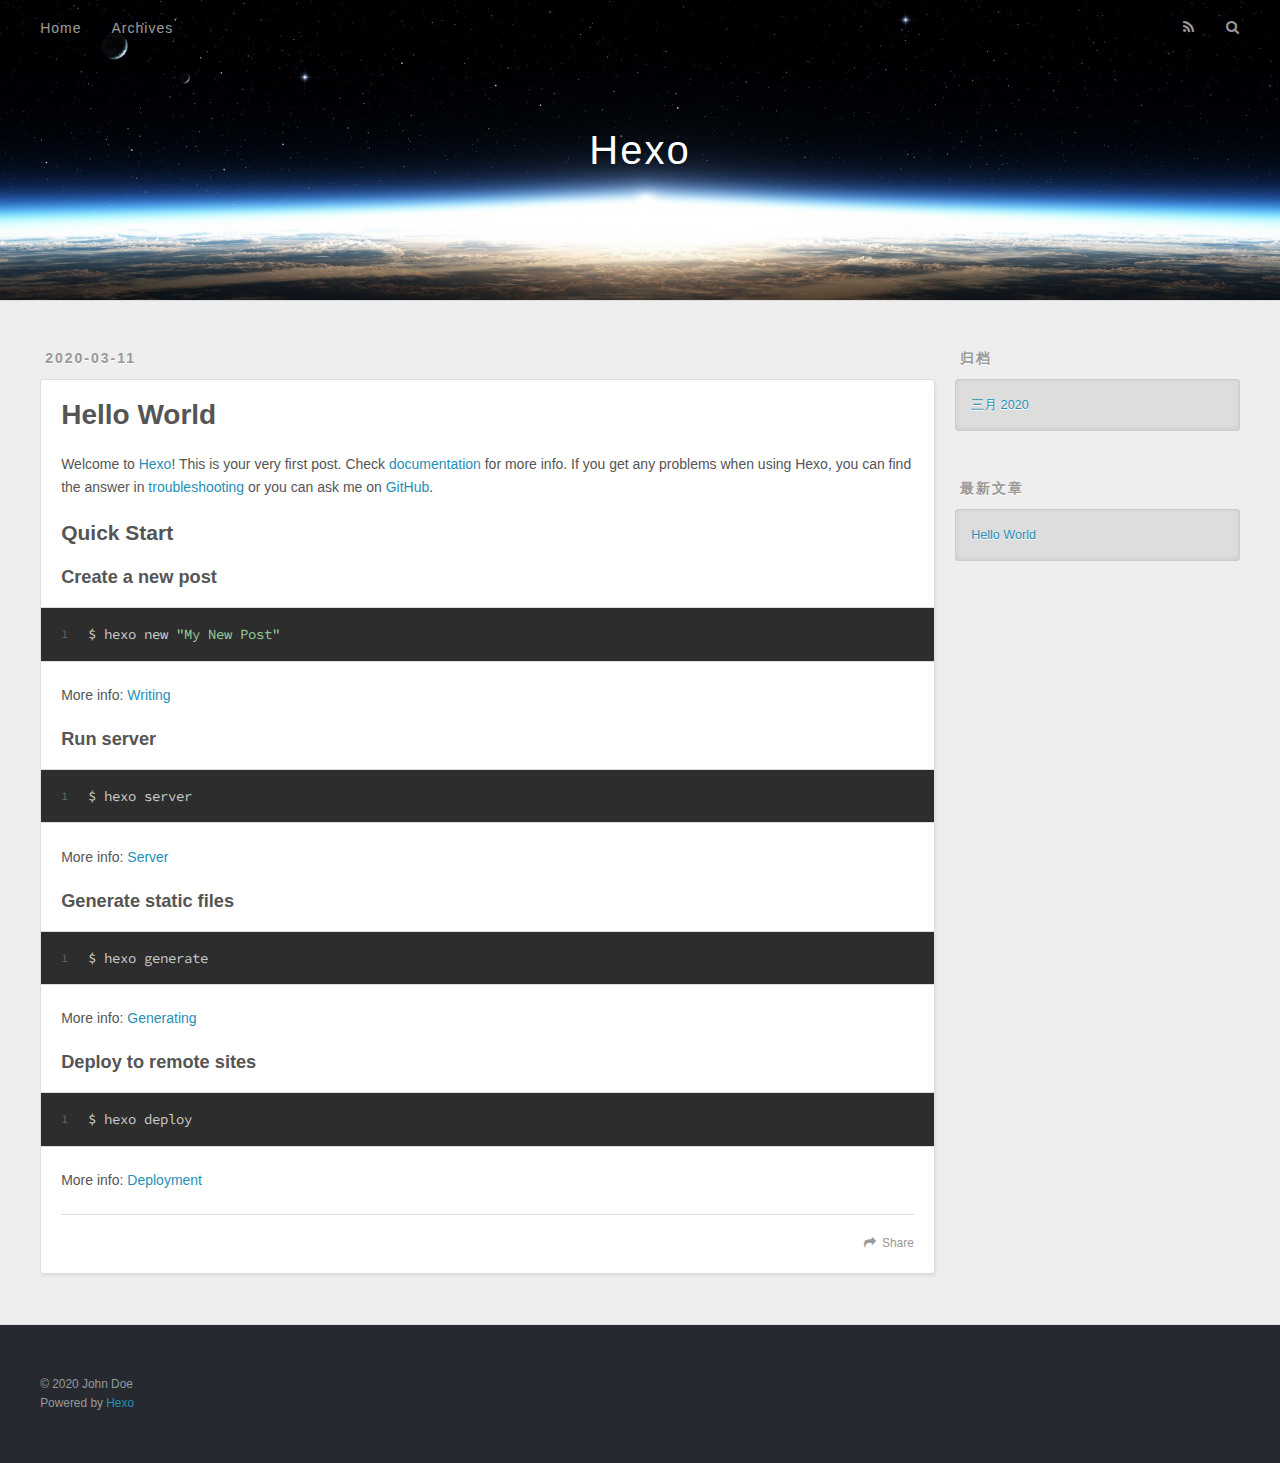
==== index.html @ eb82a291 "Site updated: 2020-03-11 12:36:35" ====
<!DOCTYPE html>
<html>
<head>
  <meta charset="utf-8">
  

  
  <title>Hexo</title>
  <meta name="viewport" content="width=device-width, initial-scale=1, maximum-scale=1">
  <meta property="og:type" content="website">
<meta property="og:title" content="Hexo">
<meta property="og:url" content="http://yuhjnmwe.github.io/index.html">
<meta property="og:site_name" content="Hexo">
<meta property="og:locale" content="zh_CN">
<meta property="article:author" content="John Doe">
<meta name="twitter:card" content="summary">
  
    <link rel="alternate" href="/atom.xml" title="Hexo" type="application/atom+xml">
  
  
    <link rel="icon" href="/favicon.png">
  
  
    <link href="//fonts.googleapis.com/css?family=Source+Code+Pro" rel="stylesheet" type="text/css">
  
  
<link rel="stylesheet" href="/css/style.css">

<meta name="generator" content="Hexo 4.2.0"></head>

<body>
  <div id="container">
    <div id="wrap">
      <header id="header">
  <div id="banner"></div>
  <div id="header-outer" class="outer">
    <div id="header-title" class="inner">
      <h1 id="logo-wrap">
        <a href="/" id="logo">Hexo</a>
      </h1>
      
    </div>
    <div id="header-inner" class="inner">
      <nav id="main-nav">
        <a id="main-nav-toggle" class="nav-icon"></a>
        
          <a class="main-nav-link" href="/">Home</a>
        
          <a class="main-nav-link" href="/archives">Archives</a>
        
      </nav>
      <nav id="sub-nav">
        
          <a id="nav-rss-link" class="nav-icon" href="/atom.xml" title="RSS Feed"></a>
        
        <a id="nav-search-btn" class="nav-icon" title="搜索"></a>
      </nav>
      <div id="search-form-wrap">
        <form action="//google.com/search" method="get" accept-charset="UTF-8" class="search-form"><input type="search" name="q" class="search-form-input" placeholder="Search"><button type="submit" class="search-form-submit">&#xF002;</button><input type="hidden" name="sitesearch" value="http://yuhjnmwe.github.io"></form>
      </div>
    </div>
  </div>
</header>
      <div class="outer">
        <section id="main">
  
    <article id="post-hello-world" class="article article-type-post" itemscope itemprop="blogPost">
  <div class="article-meta">
    <a href="/2020/03/11/hello-world/" class="article-date">
  <time datetime="2020-03-11T01:07:25.078Z" itemprop="datePublished">2020-03-11</time>
</a>
    
  </div>
  <div class="article-inner">
    
    
      <header class="article-header">
        
  
    <h1 itemprop="name">
      <a class="article-title" href="/2020/03/11/hello-world/">Hello World</a>
    </h1>
  

      </header>
    
    <div class="article-entry" itemprop="articleBody">
      
        <p>Welcome to <a href="https://hexo.io/" target="_blank" rel="noopener">Hexo</a>! This is your very first post. Check <a href="https://hexo.io/docs/" target="_blank" rel="noopener">documentation</a> for more info. If you get any problems when using Hexo, you can find the answer in <a href="https://hexo.io/docs/troubleshooting.html" target="_blank" rel="noopener">troubleshooting</a> or you can ask me on <a href="https://github.com/hexojs/hexo/issues" target="_blank" rel="noopener">GitHub</a>.</p>
<h2 id="Quick-Start"><a href="#Quick-Start" class="headerlink" title="Quick Start"></a>Quick Start</h2><h3 id="Create-a-new-post"><a href="#Create-a-new-post" class="headerlink" title="Create a new post"></a>Create a new post</h3><figure class="highlight bash"><table><tr><td class="gutter"><pre><span class="line">1</span><br></pre></td><td class="code"><pre><span class="line">$ hexo new <span class="string">"My New Post"</span></span><br></pre></td></tr></table></figure>

<p>More info: <a href="https://hexo.io/docs/writing.html" target="_blank" rel="noopener">Writing</a></p>
<h3 id="Run-server"><a href="#Run-server" class="headerlink" title="Run server"></a>Run server</h3><figure class="highlight bash"><table><tr><td class="gutter"><pre><span class="line">1</span><br></pre></td><td class="code"><pre><span class="line">$ hexo server</span><br></pre></td></tr></table></figure>

<p>More info: <a href="https://hexo.io/docs/server.html" target="_blank" rel="noopener">Server</a></p>
<h3 id="Generate-static-files"><a href="#Generate-static-files" class="headerlink" title="Generate static files"></a>Generate static files</h3><figure class="highlight bash"><table><tr><td class="gutter"><pre><span class="line">1</span><br></pre></td><td class="code"><pre><span class="line">$ hexo generate</span><br></pre></td></tr></table></figure>

<p>More info: <a href="https://hexo.io/docs/generating.html" target="_blank" rel="noopener">Generating</a></p>
<h3 id="Deploy-to-remote-sites"><a href="#Deploy-to-remote-sites" class="headerlink" title="Deploy to remote sites"></a>Deploy to remote sites</h3><figure class="highlight bash"><table><tr><td class="gutter"><pre><span class="line">1</span><br></pre></td><td class="code"><pre><span class="line">$ hexo deploy</span><br></pre></td></tr></table></figure>

<p>More info: <a href="https://hexo.io/docs/one-command-deployment.html" target="_blank" rel="noopener">Deployment</a></p>

      
    </div>
    <footer class="article-footer">
      <a data-url="http://yuhjnmwe.github.io/2020/03/11/hello-world/" data-id="ck7mtzoey00002gv6cp3zb78v" class="article-share-link">Share</a>
      
      
    </footer>
  </div>
  
</article>


  


</section>
        
          <aside id="sidebar">
  
    

  
    

  
    
  
    
  <div class="widget-wrap">
    <h3 class="widget-title">归档</h3>
    <div class="widget">
      <ul class="archive-list"><li class="archive-list-item"><a class="archive-list-link" href="/archives/2020/03/">三月 2020</a></li></ul>
    </div>
  </div>


  
    
  <div class="widget-wrap">
    <h3 class="widget-title">最新文章</h3>
    <div class="widget">
      <ul>
        
          <li>
            <a href="/2020/03/11/hello-world/">Hello World</a>
          </li>
        
      </ul>
    </div>
  </div>

  
</aside>
        
      </div>
      <footer id="footer">
  
  <div class="outer">
    <div id="footer-info" class="inner">
      &copy; 2020 John Doe<br>
      Powered by <a href="http://hexo.io/" target="_blank">Hexo</a>
    </div>
  </div>
</footer>
    </div>
    <nav id="mobile-nav">
  
    <a href="/" class="mobile-nav-link">Home</a>
  
    <a href="/archives" class="mobile-nav-link">Archives</a>
  
</nav>
    

<script src="//ajax.googleapis.com/ajax/libs/jquery/2.0.3/jquery.min.js"></script>


  
<link rel="stylesheet" href="/fancybox/jquery.fancybox.css">

  
<script src="/fancybox/jquery.fancybox.pack.js"></script>




<script src="/js/script.js"></script>




  </div>
</body>
</html>
---- css/style.css ----
body {
  width: 100%;
}
body:before,
body:after {
  content: "";
  display: table;
}
body:after {
  clear: both;
}
html,
body,
div,
span,
applet,
object,
iframe,
h1,
h2,
h3,
h4,
h5,
h6,
p,
blockquote,
pre,
a,
abbr,
acronym,
address,
big,
cite,
code,
del,
dfn,
em,
img,
ins,
kbd,
q,
s,
samp,
small,
strike,
strong,
sub,
sup,
tt,
var,
dl,
dt,
dd,
ol,
ul,
li,
fieldset,
form,
label,
legend,
table,
caption,
tbody,
tfoot,
thead,
tr,
th,
td {
  margin: 0;
  padding: 0;
  border: 0;
  outline: 0;
  font-weight: inherit;
  font-style: inherit;
  font-family: inherit;
  font-size: 100%;
  vertical-align: baseline;
}
body {
  line-height: 1;
  color: #000;
  background: #fff;
}
ol,
ul {
  list-style: none;
}
table {
  border-collapse: separate;
  border-spacing: 0;
  vertical-align: middle;
}
caption,
th,
td {
  text-align: left;
  font-weight: normal;
  vertical-align: middle;
}
a img {
  border: none;
}
input,
button {
  margin: 0;
  padding: 0;
}
input::-moz-focus-inner,
button::-moz-focus-inner {
  border: 0;
  padding: 0;
}
@font-face {
  font-family: FontAwesome;
  font-style: normal;
  font-weight: normal;
  src: url("fonts/fontawesome-webfont.eot?v=#4.0.3");
  src: url("fonts/fontawesome-webfont.eot?#iefix&v=#4.0.3") format("embedded-opentype"), url("fonts/fontawesome-webfont.woff?v=#4.0.3") format("woff"), url("fonts/fontawesome-webfont.ttf?v=#4.0.3") format("truetype"), url("fonts/fontawesome-webfont.svg#fontawesomeregular?v=#4.0.3") format("svg");
}
html,
body,
#container {
  height: 100%;
}
body {
  background: #eee;
  font: 14px -apple-system, BlinkMacSystemFont, "Segoe UI", "Roboto", "Oxygen", "Ubuntu", "Cantarell", "Fira Sans", "Droid Sans", "Helvetica Neue", sans-serif;
  -webkit-text-size-adjust: 100%;
}
.outer {
  max-width: 1220px;
  margin: 0 auto;
  padding: 0 20px;
}
.outer:before,
.outer:after {
  content: "";
  display: table;
}
.outer:after {
  clear: both;
}
.inner {
  display: inline;
  float: left;
  width: 98.33333333333333%;
  margin: 0 0.833333333333333%;
}
.left,
.alignleft {
  float: left;
}
.right,
.alignright {
  float: right;
}
.clear {
  clear: both;
}
#container {
  position: relative;
}
.mobile-nav-on {
  overflow: hidden;
}
#wrap {
  height: 100%;
  width: 100%;
  position: absolute;
  top: 0;
  left: 0;
  -webkit-transition: 0.2s ease-out;
  -moz-transition: 0.2s ease-out;
  -ms-transition: 0.2s ease-out;
  transition: 0.2s ease-out;
  z-index: 1;
  background: #eee;
}
.mobile-nav-on #wrap {
  left: 280px;
}
@media screen and (min-width: 768px) {
  #main {
    display: inline;
    float: left;
    width: 73.33333333333333%;
    margin: 0 0.833333333333333%;
  }
}
.article-date,
.article-category-link,
.archive-year,
.widget-title {
  text-decoration: none;
  text-transform: uppercase;
  letter-spacing: 2px;
  color: #999;
  margin-bottom: 1em;
  margin-left: 5px;
  line-height: 1em;
  text-shadow: 0 1px #fff;
  font-weight: bold;
}
.article-inner,
.archive-article-inner {
  background: #fff;
  -webkit-box-shadow: 1px 2px 3px #ddd;
  box-shadow: 1px 2px 3px #ddd;
  border: 1px solid #ddd;
  border-radius: 3px;
}
.article-entry h1,
.widget h1 {
  font-size: 2em;
}
.article-entry h2,
.widget h2 {
  font-size: 1.5em;
}
.article-entry h3,
.widget h3 {
  font-size: 1.3em;
}
.article-entry h4,
.widget h4 {
  font-size: 1.2em;
}
.article-entry h5,
.widget h5 {
  font-size: 1em;
}
.article-entry h6,
.widget h6 {
  font-size: 1em;
  color: #999;
}
.article-entry hr,
.widget hr {
  border: 1px dashed #ddd;
}
.article-entry strong,
.widget strong {
  font-weight: bold;
}
.article-entry em,
.widget em,
.article-entry cite,
.widget cite {
  font-style: italic;
}
.article-entry sup,
.widget sup,
.article-entry sub,
.widget sub {
  font-size: 0.75em;
  line-height: 0;
  position: relative;
  vertical-align: baseline;
}
.article-entry sup,
.widget sup {
  top: -0.5em;
}
.article-entry sub,
.widget sub {
  bottom: -0.2em;
}
.article-entry small,
.widget small {
  font-size: 0.85em;
}
.article-entry acronym,
.widget acronym,
.article-entry abbr,
.widget abbr {
  border-bottom: 1px dotted;
}
.article-entry ul,
.widget ul,
.article-entry ol,
.widget ol,
.article-entry dl,
.widget dl {
  margin: 0 20px;
  line-height: 1.6em;
}
.article-entry ul ul,
.widget ul ul,
.article-entry ol ul,
.widget ol ul,
.article-entry ul ol,
.widget ul ol,
.article-entry ol ol,
.widget ol ol {
  margin-top: 0;
  margin-bottom: 0;
}
.article-entry ul,
.widget ul {
  list-style: disc;
}
.article-entry ol,
.widget ol {
  list-style: decimal;
}
.article-entry dt,
.widget dt {
  font-weight: bold;
}
#header {
  height: 300px;
  position: relative;
  border-bottom: 1px solid #ddd;
}
#header:before,
#header:after {
  content: "";
  position: absolute;
  left: 0;
  right: 0;
  height: 40px;
}
#header:before {
  top: 0;
  background: -webkit-linear-gradient(rgba(0,0,0,0.2), transparent);
  background: -moz-linear-gradient(rgba(0,0,0,0.2), transparent);
  background: -ms-linear-gradient(rgba(0,0,0,0.2), transparent);
  background: linear-gradient(rgba(0,0,0,0.2), transparent);
}
#header:after {
  bottom: 0;
  background: -webkit-linear-gradient(transparent, rgba(0,0,0,0.2));
  background: -moz-linear-gradient(transparent, rgba(0,0,0,0.2));
  background: -ms-linear-gradient(transparent, rgba(0,0,0,0.2));
  background: linear-gradient(transparent, rgba(0,0,0,0.2));
}
#header-outer {
  height: 100%;
  position: relative;
}
#header-inner {
  position: relative;
  overflow: hidden;
}
#banner {
  position: absolute;
  top: 0;
  left: 0;
  width: 100%;
  height: 100%;
  background: url("images/banner.jpg") center #000;
  -webkit-background-size: cover;
  -moz-background-size: cover;
  background-size: cover;
  z-index: -1;
}
#header-title {
  text-align: center;
  height: 40px;
  position: absolute;
  top: 50%;
  left: 0;
  margin-top: -20px;
}
#logo,
#subtitle {
  text-decoration: none;
  color: #fff;
  font-weight: 300;
  text-shadow: 0 1px 4px rgba(0,0,0,0.3);
}
#logo {
  font-size: 40px;
  line-height: 40px;
  letter-spacing: 2px;
}
#subtitle {
  font-size: 16px;
  line-height: 16px;
  letter-spacing: 1px;
}
#subtitle-wrap {
  margin-top: 16px;
}
#main-nav {
  float: left;
  margin-left: -15px;
}
.nav-icon,
.main-nav-link {
  float: left;
  color: #fff;
  opacity: 0.6;
  text-decoration: none;
  text-shadow: 0 1px rgba(0,0,0,0.2);
  -webkit-transition: opacity 0.2s;
  -moz-transition: opacity 0.2s;
  -ms-transition: opacity 0.2s;
  transition: opacity 0.2s;
  display: block;
  padding: 20px 15px;
}
.nav-icon:hover,
.main-nav-link:hover {
  opacity: 1;
}
.nav-icon {
  font-family: FontAwesome;
  text-align: center;
  font-size: 14px;
  width: 14px;
  height: 14px;
  padding: 20px 15px;
  position: relative;
  cursor: pointer;
}
.main-nav-link {
  font-weight: 300;
  letter-spacing: 1px;
}
@media screen and (max-width: 479px) {
  .main-nav-link {
    display: none;
  }
}
#main-nav-toggle {
  display: none;
}
#main-nav-toggle:before {
  content: "\f0c9";
}
@media screen and (max-width: 479px) {
  #main-nav-toggle {
    display: block;
  }
}
#sub-nav {
  float: right;
  margin-right: -15px;
}
#nav-rss-link:before {
  content: "\f09e";
}
#nav-search-btn:before {
  content: "\f002";
}
#search-form-wrap {
  position: absolute;
  top: 15px;
  width: 150px;
  height: 30px;
  right: -150px;
  opacity: 0;
  -webkit-transition: 0.2s ease-out;
  -moz-transition: 0.2s ease-out;
  -ms-transition: 0.2s ease-out;
  transition: 0.2s ease-out;
}
#search-form-wrap.on {
  opacity: 1;
  right: 0;
}
@media screen and (max-width: 479px) {
  #search-form-wrap {
    width: 100%;
    right: -100%;
  }
}
.search-form {
  position: absolute;
  top: 0;
  left: 0;
  right: 0;
  background: #fff;
  padding: 5px 15px;
  border-radius: 15px;
  -webkit-box-shadow: 0 0 10px rgba(0,0,0,0.3);
  box-shadow: 0 0 10px rgba(0,0,0,0.3);
}
.search-form-input {
  border: none;
  background: none;
  color: #555;
  width: 100%;
  font: 13px -apple-system, BlinkMacSystemFont, "Segoe UI", "Roboto", "Oxygen", "Ubuntu", "Cantarell", "Fira Sans", "Droid Sans", "Helvetica Neue", sans-serif;
  outline: none;
}
.search-form-input::-webkit-search-results-decoration,
.search-form-input::-webkit-search-cancel-button {
  -webkit-appearance: none;
}
.search-form-submit {
  position: absolute;
  top: 50%;
  right: 10px;
  margin-top: -7px;
  font: 13px FontAwesome;
  border: none;
  background: none;
  color: #bbb;
  cursor: pointer;
}
.search-form-submit:hover,
.search-form-submit:focus {
  color: #777;
}
.article {
  margin: 50px 0;
}
.article-inner {
  overflow: hidden;
}
.article-meta:before,
.article-meta:after {
  content: "";
  display: table;
}
.article-meta:after {
  clear: both;
}
.article-date {
  float: left;
}
.article-category {
  float: left;
  line-height: 1em;
  color: #ccc;
  text-shadow: 0 1px #fff;
  margin-left: 8px;
}
.article-category:before {
  content: "\2022";
}
.article-category-link {
  margin: 0 12px 1em;
}
.article-header {
  padding: 20px 20px 0;
}
.article-title {
  text-decoration: none;
  font-size: 2em;
  font-weight: bold;
  color: #555;
  line-height: 1.1em;
  -webkit-transition: color 0.2s;
  -moz-transition: color 0.2s;
  -ms-transition: color 0.2s;
  transition: color 0.2s;
}
a.article-title:hover {
  color: #258fb8;
}
.article-entry {
  color: #555;
  padding: 0 20px;
}
.article-entry:before,
.article-entry:after {
  content: "";
  display: table;
}
.article-entry:after {
  clear: both;
}
.article-entry p,
.article-entry table {
  line-height: 1.6em;
  margin: 1.6em 0;
}
.article-entry h1,
.article-entry h2,
.article-entry h3,
.article-entry h4,
.article-entry h5,
.article-entry h6 {
  font-weight: bold;
}
.article-entry h1,
.article-entry h2,
.article-entry h3,
.article-entry h4,
.article-entry h5,
.article-entry h6 {
  line-height: 1.1em;
  margin: 1.1em 0;
}
.article-entry a {
  color: #258fb8;
  text-decoration: none;
}
.article-entry a:hover {
  text-decoration: underline;
}
.article-entry ul,
.article-entry ol,
.article-entry dl {
  margin-top: 1.6em;
  margin-bottom: 1.6em;
}
.article-entry img,
.article-entry video {
  max-width: 100%;
  height: auto;
  display: block;
  margin: auto;
}
.article-entry iframe {
  border: none;
}
.article-entry table {
  width: 100%;
  border-collapse: collapse;
  border-spacing: 0;
}
.article-entry th {
  font-weight: bold;
  border-bottom: 3px solid #ddd;
  padding-bottom: 0.5em;
}
.article-entry td {
  border-bottom: 1px solid #ddd;
  padding: 10px 0;
}
.article-entry blockquote {
  font-family: Georgia, "Times New Roman", serif;
  font-size: 1.4em;
  margin: 1.6em 20px;
  text-align: center;
}
.article-entry blockquote footer {
  font-size: 14px;
  margin: 1.6em 0;
  font-family: -apple-system, BlinkMacSystemFont, "Segoe UI", "Roboto", "Oxygen", "Ubuntu", "Cantarell", "Fira Sans", "Droid Sans", "Helvetica Neue", sans-serif;
}
.article-entry blockquote footer cite:before {
  content: "—";
  padding: 0 0.5em;
}
.article-entry .pullquote {
  text-align: left;
  width: 45%;
  margin: 0;
}
.article-entry .pullquote.left {
  margin-left: 0.5em;
  margin-right: 1em;
}
.article-entry .pullquote.right {
  margin-right: 0.5em;
  margin-left: 1em;
}
.article-entry .caption {
  color: #999;
  display: block;
  font-size: 0.9em;
  margin-top: 0.5em;
  position: relative;
  text-align: center;
}
.article-entry .video-container {
  position: relative;
  padding-top: 56.25%;
  height: 0;
  overflow: hidden;
}
.article-entry .video-container iframe,
.article-entry .video-container object,
.article-entry .video-container embed {
  position: absolute;
  top: 0;
  left: 0;
  width: 100%;
  height: 100%;
  margin-top: 0;
}
.article-more-link a {
  display: inline-block;
  line-height: 1em;
  padding: 6px 15px;
  border-radius: 15px;
  background: #eee;
  color: #999;
  text-shadow: 0 1px #fff;
  text-decoration: none;
}
.article-more-link a:hover {
  background: #258fb8;
  color: #fff;
  text-decoration: none;
  text-shadow: 0 1px #1e7293;
}
.article-footer {
  font-size: 0.85em;
  line-height: 1.6em;
  border-top: 1px solid #ddd;
  padding-top: 1.6em;
  margin: 0 20px 20px;
}
.article-footer:before,
.article-footer:after {
  content: "";
  display: table;
}
.article-footer:after {
  clear: both;
}
.article-footer a {
  color: #999;
  text-decoration: none;
}
.article-footer a:hover {
  color: #555;
}
.article-tag-list-item {
  float: left;
  margin-right: 10px;
}
.article-tag-list-link:before {
  content: "#";
}
.article-comment-link {
  float: right;
}
.article-comment-link:before {
  content: "\f075";
  font-family: FontAwesome;
  padding-right: 8px;
}
.article-share-link {
  cursor: pointer;
  float: right;
  margin-left: 20px;
}
.article-share-link:before {
  content: "\f064";
  font-family: FontAwesome;
  padding-right: 6px;
}
#article-nav {
  position: relative;
}
#article-nav:before,
#article-nav:after {
  content: "";
  display: table;
}
#article-nav:after {
  clear: both;
}
@media screen and (min-width: 768px) {
  #article-nav {
    margin: 50px 0;
  }
  #article-nav:before {
    width: 8px;
    height: 8px;
    position: absolute;
    top: 50%;
    left: 50%;
    margin-top: -4px;
    margin-left: -4px;
    content: "";
    border-radius: 50%;
    background: #ddd;
    -webkit-box-shadow: 0 1px 2px #fff;
    box-shadow: 0 1px 2px #fff;
  }
}
.article-nav-link-wrap {
  text-decoration: none;
  text-shadow: 0 1px #fff;
  color: #999;
  -webkit-box-sizing: border-box;
  -moz-box-sizing: border-box;
  box-sizing: border-box;
  margin-top: 50px;
  text-align: center;
  display: block;
}
.article-nav-link-wrap:hover {
  color: #555;
}
@media screen and (min-width: 768px) {
  .article-nav-link-wrap {
    width: 50%;
    margin-top: 0;
  }
}
@media screen and (min-width: 768px) {
  #article-nav-newer {
    float: left;
    text-align: right;
    padding-right: 20px;
  }
}
@media screen and (min-width: 768px) {
  #article-nav-older {
    float: right;
    text-align: left;
    padding-left: 20px;
  }
}
.article-nav-caption {
  text-transform: uppercase;
  letter-spacing: 2px;
  color: #ddd;
  line-height: 1em;
  font-weight: bold;
}
#article-nav-newer .article-nav-caption {
  margin-right: -2px;
}
.article-nav-title {
  font-size: 0.85em;
  line-height: 1.6em;
  margin-top: 0.5em;
}
.article-share-box {
  position: absolute;
  display: none;
  background: #fff;
  -webkit-box-shadow: 1px 2px 10px rgba(0,0,0,0.2);
  box-shadow: 1px 2px 10px rgba(0,0,0,0.2);
  border-radius: 3px;
  margin-left: -145px;
  overflow: hidden;
  z-index: 1;
}
.article-share-box.on {
  display: block;
}
.article-share-input {
  width: 100%;
  background: none;
  -webkit-box-sizing: border-box;
  -moz-box-sizing: border-box;
  box-sizing: border-box;
  font: 14px -apple-system, BlinkMacSystemFont, "Segoe UI", "Roboto", "Oxygen", "Ubuntu", "Cantarell", "Fira Sans", "Droid Sans", "Helvetica Neue", sans-serif;
  padding: 0 15px;
  color: #555;
  outline: none;
  border: 1px solid #ddd;
  border-radius: 3px 3px 0 0;
  height: 36px;
  line-height: 36px;
}
.article-share-links {
  background: #eee;
}
.article-share-links:before,
.article-share-links:after {
  content: "";
  display: table;
}
.article-share-links:after {
  clear: both;
}
.article-share-twitter,
.article-share-facebook,
.article-share-pinterest,
.article-share-google {
  width: 50px;
  height: 36px;
  display: block;
  float: left;
  position: relative;
  color: #999;
  text-shadow: 0 1px #fff;
}
.article-share-twitter:before,
.article-share-facebook:before,
.article-share-pinterest:before,
.article-share-google:before {
  font-size: 20px;
  font-family: FontAwesome;
  width: 20px;
  height: 20px;
  position: absolute;
  top: 50%;
  left: 50%;
  margin-top: -10px;
  margin-left: -10px;
  text-align: center;
}
.article-share-twitter:hover,
.article-share-facebook:hover,
.article-share-pinterest:hover,
.article-share-google:hover {
  color: #fff;
}
.article-share-twitter:before {
  content: "\f099";
}
.article-share-twitter:hover {
  background: #00aced;
  text-shadow: 0 1px #008abe;
}
.article-share-facebook:before {
  content: "\f09a";
}
.article-share-facebook:hover {
  background: #3b5998;
  text-shadow: 0 1px #2f477a;
}
.article-share-pinterest:before {
  content: "\f0d2";
}
.article-share-pinterest:hover {
  background: #cb2027;
  text-shadow: 0 1px #a21a1f;
}
.article-share-google:before {
  content: "\f0d5";
}
.article-share-google:hover {
  background: #dd4b39;
  text-shadow: 0 1px #be3221;
}
.article-gallery {
  background: #000;
  position: relative;
}
.article-gallery-photos {
  position: relative;
  overflow: hidden;
}
.article-gallery-img {
  display: none;
  max-width: 100%;
}
.article-gallery-img:first-child {
  display: block;
}
.article-gallery-img.loaded {
  position: absolute;
  display: block;
}
.article-gallery-img img {
  display: block;
  max-width: 100%;
  margin: 0 auto;
}
#comments {
  background: #fff;
  -webkit-box-shadow: 1px 2px 3px #ddd;
  box-shadow: 1px 2px 3px #ddd;
  padding: 20px;
  border: 1px solid #ddd;
  border-radius: 3px;
  margin: 50px 0;
}
#comments a {
  color: #258fb8;
}
.archives-wrap {
  margin: 50px 0;
}
.archives:before,
.archives:after {
  content: "";
  display: table;
}
.archives:after {
  clear: both;
}
.archive-year-wrap {
  margin-bottom: 1em;
}
.archives {
  -webkit-column-gap: 10px;
  -moz-column-gap: 10px;
  column-gap: 10px;
}
@media screen and (min-width: 480px) and (max-width: 767px) {
  .archives {
    -webkit-column-count: 2;
    -moz-column-count: 2;
    column-count: 2;
  }
}
@media screen and (min-width: 768px) {
  .archives {
    -webkit-column-count: 3;
    -moz-column-count: 3;
    column-count: 3;
  }
}
.archive-article {
  -webkit-column-break-inside: avoid;
  page-break-inside: avoid;
  overflow: hidden;
  break-inside: avoid-column;
}
.archive-article-inner {
  padding: 10px;
  margin-bottom: 15px;
}
.archive-article-title {
  text-decoration: none;
  font-weight: bold;
  color: #555;
  -webkit-transition: color 0.2s;
  -moz-transition: color 0.2s;
  -ms-transition: color 0.2s;
  transition: color 0.2s;
  line-height: 1.6em;
}
.archive-article-title:hover {
  color: #258fb8;
}
.archive-article-footer {
  margin-top: 1em;
}
.archive-article-date {
  color: #999;
  text-decoration: none;
  font-size: 0.85em;
  line-height: 1em;
  margin-bottom: 0.5em;
  display: block;
}
#page-nav {
  margin: 50px auto;
  background: #fff;
  -webkit-box-shadow: 1px 2px 3px #ddd;
  box-shadow: 1px 2px 3px #ddd;
  border: 1px solid #ddd;
  border-radius: 3px;
  text-align: center;
  color: #999;
  overflow: hidden;
}
#page-nav:before,
#page-nav:after {
  content: "";
  display: table;
}
#page-nav:after {
  clear: both;
}
#page-nav a,
#page-nav span {
  padding: 10px 20px;
  line-height: 1;
  height: 2ex;
}
#page-nav a {
  color: #999;
  text-decoration: none;
}
#page-nav a:hover {
  background: #999;
  color: #fff;
}
#page-nav .prev {
  float: left;
}
#page-nav .next {
  float: right;
}
#page-nav .page-number {
  display: inline-block;
}
@media screen and (max-width: 479px) {
  #page-nav .page-number {
    display: none;
  }
}
#page-nav .current {
  color: #555;
  font-weight: bold;
}
#page-nav .space {
  color: #ddd;
}
#footer {
  background: #262a30;
  padding: 50px 0;
  border-top: 1px solid #ddd;
  color: #999;
}
#footer a {
  color: #258fb8;
  text-decoration: none;
}
#footer a:hover {
  text-decoration: underline;
}
#footer-info {
  line-height: 1.6em;
  font-size: 0.85em;
}
.article-entry pre,
.article-entry .highlight {
  background: #2d2d2d;
  margin: 0 -20px;
  padding: 15px 20px;
  border-style: solid;
  border-color: #ddd;
  border-width: 1px 0;
  overflow: auto;
  color: #ccc;
  line-height: 22.400000000000002px;
}
.article-entry .highlight .gutter pre,
.article-entry .gist .gist-file .gist-data .line-numbers {
  color: #666;
  font-size: 0.85em;
}
.article-entry pre,
.article-entry code {
  font-family: "Source Code Pro", Consolas, Monaco, Menlo, Consolas, monospace;
}
.article-entry code {
  background: #eee;
  text-shadow: 0 1px #fff;
  padding: 0 0.3em;
}
.article-entry pre code {
  background: none;
  text-shadow: none;
  padding: 0;
}
.article-entry .highlight pre {
  border: none;
  margin: 0;
  padding: 0;
}
.article-entry .highlight table {
  margin: 0;
  width: auto;
}
.article-entry .highlight td {
  border: none;
  padding: 0;
}
.article-entry .highlight figcaption {
  font-size: 0.85em;
  color: #999;
  line-height: 1em;
  margin-bottom: 1em;
}
.article-entry .highlight figcaption:before,
.article-entry .highlight figcaption:after {
  content: "";
  display: table;
}
.article-entry .highlight figcaption:after {
  clear: both;
}
.article-entry .highlight figcaption a {
  float: right;
}
.article-entry .highlight .gutter pre {
  text-align: right;
  padding-right: 20px;
}
.article-entry .highlight .line {
  height: 22.400000000000002px;
}
.article-entry .highlight .line.marked {
  background: #515151;
}
.article-entry .gist {
  margin: 0 -20px;
  border-style: solid;
  border-color: #ddd;
  border-width: 1px 0;
  background: #2d2d2d;
  padding: 15px 20px 15px 0;
}
.article-entry .gist .gist-file {
  border: none;
  font-family: "Source Code Pro", Consolas, Monaco, Menlo, Consolas, monospace;
  margin: 0;
}
.article-entry .gist .gist-file .gist-data {
  background: none;
  border: none;
}
.article-entry .gist .gist-file .gist-data .line-numbers {
  background: none;
  border: none;
  padding: 0 20px 0 0;
}
.article-entry .gist .gist-file .gist-data .line-data {
  padding: 0 !important;
}
.article-entry .gist .gist-file .highlight {
  margin: 0;
  padding: 0;
  border: none;
}
.article-entry .gist .gist-file .gist-meta {
  background: #2d2d2d;
  color: #999;
  font: 0.85em -apple-system, BlinkMacSystemFont, "Segoe UI", "Roboto", "Oxygen", "Ubuntu", "Cantarell", "Fira Sans", "Droid Sans", "Helvetica Neue", sans-serif;
  text-shadow: 0 0;
  padding: 0;
  margin-top: 1em;
  margin-left: 20px;
}
.article-entry .gist .gist-file .gist-meta a {
  color: #258fb8;
  font-weight: normal;
}
.article-entry .gist .gist-file .gist-meta a:hover {
  text-decoration: underline;
}
pre .comment,
pre .title {
  color: #999;
}
pre .variable,
pre .attribute,
pre .tag,
pre .regexp,
pre .ruby .constant,
pre .xml .tag .title,
pre .xml .pi,
pre .xml .doctype,
pre .html .doctype,
pre .css .id,
pre .css .class,
pre .css .pseudo {
  color: #f2777a;
}
pre .number,
pre .preprocessor,
pre .built_in,
pre .literal,
pre .params,
pre .constant {
  color: #f99157;
}
pre .class,
pre .ruby .class .title,
pre .css .rules .attribute {
  color: #9c9;
}
pre .string,
pre .value,
pre .inheritance,
pre .header,
pre .ruby .symbol,
pre .xml .cdata {
  color: #9c9;
}
pre .css .hexcolor {
  color: #6cc;
}
pre .function,
pre .python .decorator,
pre .python .title,
pre .ruby .function .title,
pre .ruby .title .keyword,
pre .perl .sub,
pre .javascript .title,
pre .coffeescript .title {
  color: #69c;
}
pre .keyword,
pre .javascript .function {
  color: #c9c;
}
@media screen and (max-width: 479px) {
  #mobile-nav {
    position: absolute;
    top: 0;
    left: 0;
    width: 280px;
    height: 100%;
    background: #191919;
    border-right: 1px solid #fff;
  }
}
@media screen and (max-width: 479px) {
  .mobile-nav-link {
    display: block;
    color: #999;
    text-decoration: none;
    padding: 15px 20px;
    font-weight: bold;
  }
  .mobile-nav-link:hover {
    color: #fff;
  }
}
@media screen and (min-width: 768px) {
  #sidebar {
    display: inline;
    float: left;
    width: 23.333333333333332%;
    margin: 0 0.833333333333333%;
  }
}
.widget-wrap {
  margin: 50px 0;
}
.widget {
  color: #777;
  text-shadow: 0 1px #fff;
  background: #ddd;
  -webkit-box-shadow: 0 -1px 4px #ccc inset;
  box-shadow: 0 -1px 4px #ccc inset;
  border: 1px solid #ccc;
  padding: 15px;
  border-radius: 3px;
}
.widget a {
  color: #258fb8;
  text-decoration: none;
}
.widget a:hover {
  text-decoration: underline;
}
.widget ul ul,
.widget ol ul,
.widget dl ul,
.widget ul ol,
.widget ol ol,
.widget dl ol,
.widget ul dl,
.widget ol dl,
.widget dl dl {
  margin-left: 15px;
  list-style: disc;
}
.widget {
  line-height: 1.6em;
  word-wrap: break-word;
  font-size: 0.9em;
}
.widget ul,
.widget ol {
  list-style: none;
  margin: 0;
}
.widget ul ul,
.widget ol ul,
.widget ul ol,
.widget ol ol {
  margin: 0 20px;
}
.widget ul ul,
.widget ol ul {
  list-style: disc;
}
.widget ul ol,
.widget ol ol {
  list-style: decimal;
}
.category-list-count,
.tag-list-count,
.archive-list-count {
  padding-left: 5px;
  color: #999;
  font-size: 0.85em;
}
.category-list-count:before,
.tag-list-count:before,
.archive-list-count:before {
  content: "(";
}
.category-list-count:after,
.tag-list-count:after,
.archive-list-count:after {
  content: ")";
}
.tagcloud a {
  margin-right: 5px;
  display: inline-block;
}
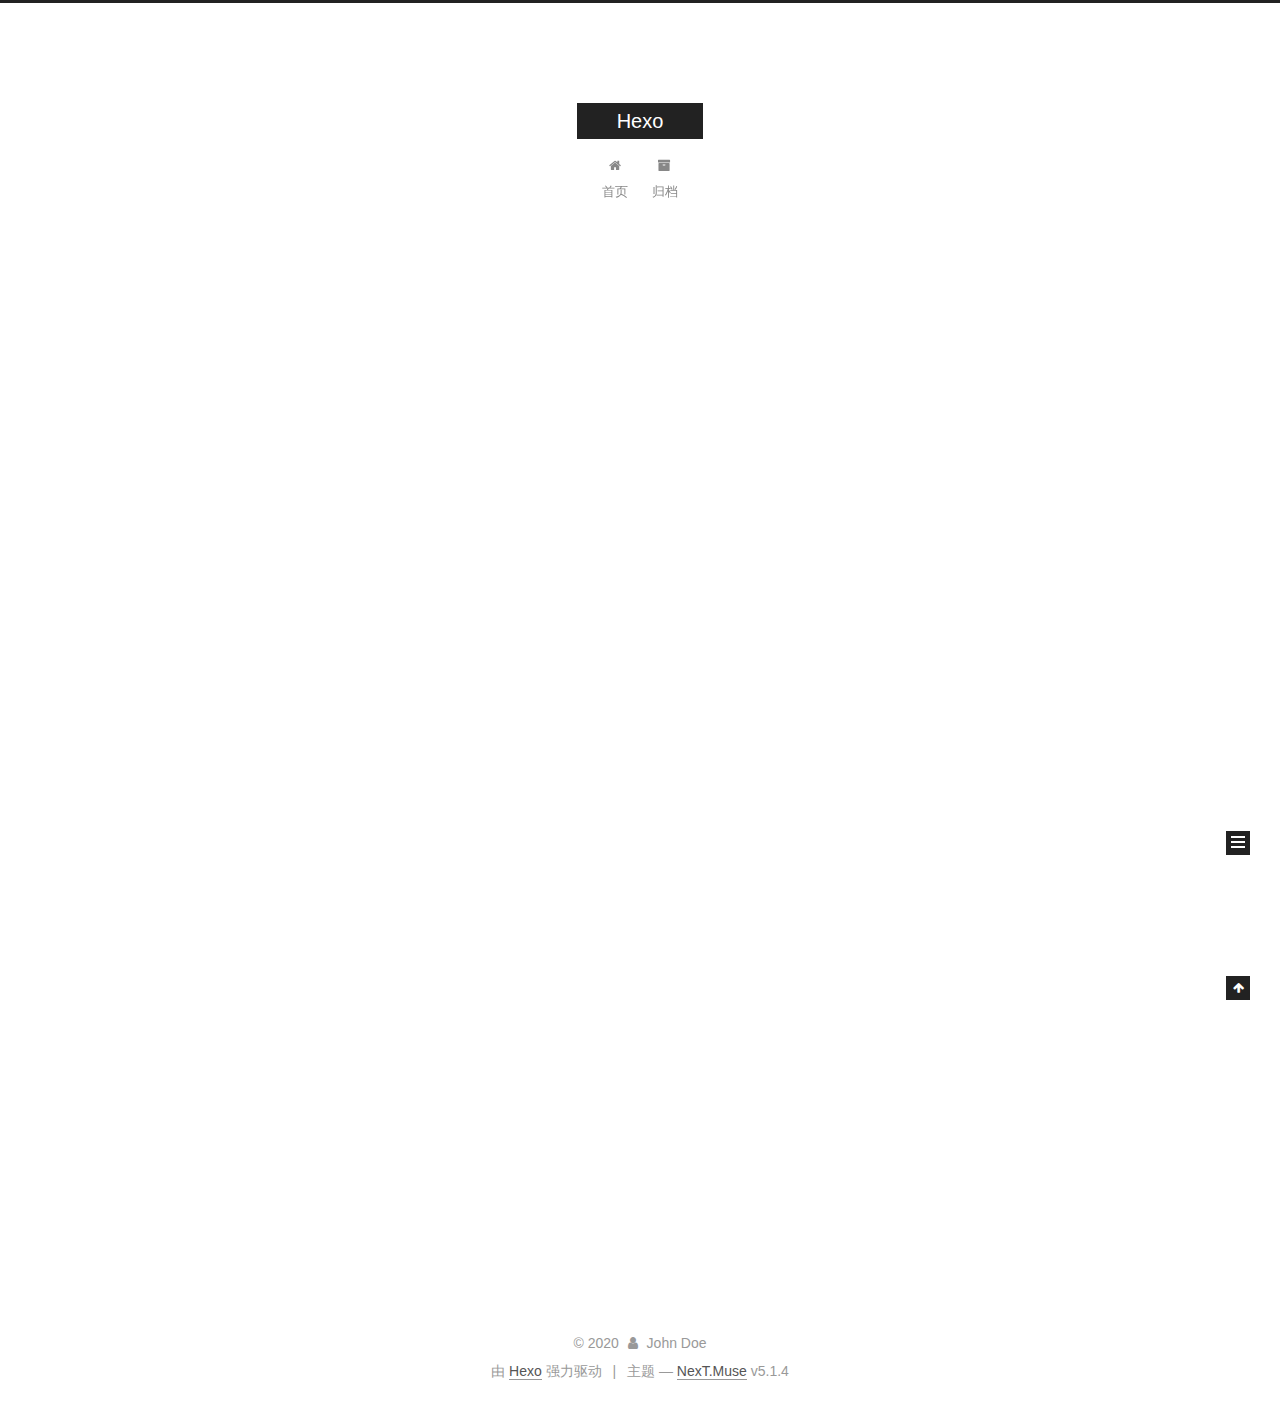
==== commit fd584aa7: "Site updated: 2020-03-11 12:49:55" ====
--- a/index.html
+++ b/index.html
@@ -1,196 +1,619 @@
 <!DOCTYPE html>
-<html>
+
+
+
+  
+
+
+<html class="theme-next muse use-motion" lang="zh-Hans">
 <head>
-  <meta charset="utf-8">
-  
-
-  
-  <title>Hexo</title>
-  <meta name="viewport" content="width=device-width, initial-scale=1, maximum-scale=1">
-  <meta property="og:type" content="website">
+  <meta charset="UTF-8"/>
+<meta http-equiv="X-UA-Compatible" content="IE=edge" />
+<meta name="viewport" content="width=device-width, initial-scale=1, maximum-scale=1"/>
+<meta name="theme-color" content="#222">
+
+
+
+
+
+
+
+
+
+<meta http-equiv="Cache-Control" content="no-transform" />
+<meta http-equiv="Cache-Control" content="no-siteapp" />
+
+
+
+
+
+
+
+
+
+
+
+
+
+
+
+
+  
+  
+  <link href="/lib/fancybox/source/jquery.fancybox.css?v=2.1.5" rel="stylesheet" type="text/css" />
+
+
+
+
+
+
+
+<link href="/lib/font-awesome/css/font-awesome.min.css?v=4.6.2" rel="stylesheet" type="text/css" />
+
+<link href="/css/main.css?v=5.1.4" rel="stylesheet" type="text/css" />
+
+
+  <link rel="apple-touch-icon" sizes="180x180" href="/images/apple-touch-icon-next.png?v=5.1.4">
+
+
+  <link rel="icon" type="image/png" sizes="32x32" href="/images/favicon-32x32-next.png?v=5.1.4">
+
+
+  <link rel="icon" type="image/png" sizes="16x16" href="/images/favicon-16x16-next.png?v=5.1.4">
+
+
+  <link rel="mask-icon" href="/images/logo.svg?v=5.1.4" color="#222">
+
+
+
+
+
+  <meta name="keywords" content="Hexo, NexT" />
+
+
+
+
+
+
+
+
+
+
+<meta property="og:type" content="website">
 <meta property="og:title" content="Hexo">
 <meta property="og:url" content="http://yuhjnmwe.github.io/index.html">
 <meta property="og:site_name" content="Hexo">
-<meta property="og:locale" content="zh_CN">
 <meta property="article:author" content="John Doe">
 <meta name="twitter:card" content="summary">
-  
-    <link rel="alternate" href="/atom.xml" title="Hexo" type="application/atom+xml">
-  
-  
-    <link rel="icon" href="/favicon.png">
-  
-  
-    <link href="//fonts.googleapis.com/css?family=Source+Code+Pro" rel="stylesheet" type="text/css">
-  
-  
-<link rel="stylesheet" href="/css/style.css">
+
+
+
+<script type="text/javascript" id="hexo.configurations">
+  var NexT = window.NexT || {};
+  var CONFIG = {
+    root: '/',
+    scheme: 'Muse',
+    version: '5.1.4',
+    sidebar: {"position":"left","display":"post","offset":12,"b2t":false,"scrollpercent":false,"onmobile":false},
+    fancybox: true,
+    tabs: true,
+    motion: {"enable":true,"async":false,"transition":{"post_block":"fadeIn","post_header":"slideDownIn","post_body":"slideDownIn","coll_header":"slideLeftIn","sidebar":"slideUpIn"}},
+    duoshuo: {
+      userId: '0',
+      author: '博主'
+    },
+    algolia: {
+      applicationID: '',
+      apiKey: '',
+      indexName: '',
+      hits: {"per_page":10},
+      labels: {"input_placeholder":"Search for Posts","hits_empty":"We didn't find any results for the search: ${query}","hits_stats":"${hits} results found in ${time} ms"}
+    }
+  };
+</script>
+
+
+
+  <link rel="canonical" href="http://yuhjnmwe.github.io/"/>
+
+
+
+
+
+  <title>Hexo</title>
+  
+
+
+
+
+
+
+
 
 <meta name="generator" content="Hexo 4.2.0"></head>
 
-<body>
-  <div id="container">
-    <div id="wrap">
-      <header id="header">
-  <div id="banner"></div>
-  <div id="header-outer" class="outer">
-    <div id="header-title" class="inner">
-      <h1 id="logo-wrap">
-        <a href="/" id="logo">Hexo</a>
-      </h1>
-      
+<body itemscope itemtype="http://schema.org/WebPage" lang="zh-Hans">
+
+  
+  
+    
+  
+
+  <div class="container sidebar-position-left 
+  page-home">
+    <div class="headband"></div>
+
+    <header id="header" class="header" itemscope itemtype="http://schema.org/WPHeader">
+      <div class="header-inner"><div class="site-brand-wrapper">
+  <div class="site-meta ">
+    
+
+    <div class="custom-logo-site-title">
+      <a href="/"  class="brand" rel="start">
+        <span class="logo-line-before"><i></i></span>
+        <span class="site-title">Hexo</span>
+        <span class="logo-line-after"><i></i></span>
+      </a>
     </div>
-    <div id="header-inner" class="inner">
-      <nav id="main-nav">
-        <a id="main-nav-toggle" class="nav-icon"></a>
-        
-          <a class="main-nav-link" href="/">Home</a>
-        
-          <a class="main-nav-link" href="/archives">Archives</a>
-        
-      </nav>
-      <nav id="sub-nav">
-        
-          <a id="nav-rss-link" class="nav-icon" href="/atom.xml" title="RSS Feed"></a>
-        
-        <a id="nav-search-btn" class="nav-icon" title="搜索"></a>
-      </nav>
-      <div id="search-form-wrap">
-        <form action="//google.com/search" method="get" accept-charset="UTF-8" class="search-form"><input type="search" name="q" class="search-form-input" placeholder="Search"><button type="submit" class="search-form-submit">&#xF002;</button><input type="hidden" name="sitesearch" value="http://yuhjnmwe.github.io"></form>
-      </div>
+      
+        <p class="site-subtitle"></p>
+      
+  </div>
+
+  <div class="site-nav-toggle">
+    <button>
+      <span class="btn-bar"></span>
+      <span class="btn-bar"></span>
+      <span class="btn-bar"></span>
+    </button>
+  </div>
+</div>
+
+<nav class="site-nav">
+  
+
+  
+    <ul id="menu" class="menu">
+      
+        
+        <li class="menu-item menu-item-home">
+          <a href="/%20" rel="section">
+            
+              <i class="menu-item-icon fa fa-fw fa-home"></i> <br />
+            
+            首页
+          </a>
+        </li>
+      
+        
+        <li class="menu-item menu-item-archives">
+          <a href="/archives/%20" rel="section">
+            
+              <i class="menu-item-icon fa fa-fw fa-archive"></i> <br />
+            
+            归档
+          </a>
+        </li>
+      
+
+      
+    </ul>
+  
+
+  
+</nav>
+
+
+
+ </div>
+    </header>
+
+    <main id="main" class="main">
+      <div class="main-inner">
+        <div class="content-wrap">
+          <div id="content" class="content">
+            
+  <section id="posts" class="posts-expand">
+    
+      
+
+  
+
+  
+  
+  
+
+  <article class="post post-type-normal" itemscope itemtype="http://schema.org/Article">
+  
+  
+  
+  <div class="post-block">
+    <link itemprop="mainEntityOfPage" href="http://yuhjnmwe.github.io/2020/03/11/hello-world/">
+
+    <span hidden itemprop="author" itemscope itemtype="http://schema.org/Person">
+      <meta itemprop="name" content="John Doe">
+      <meta itemprop="description" content="">
+      <meta itemprop="image" content="/images/avatar.gif">
+    </span>
+
+    <span hidden itemprop="publisher" itemscope itemtype="http://schema.org/Organization">
+      <meta itemprop="name" content="Hexo">
+    </span>
+
+    
+      <header class="post-header">
+
+        
+        
+          <h1 class="post-title" itemprop="name headline">
+                
+                <a class="post-title-link" href="/2020/03/11/hello-world/" itemprop="url">Hello World</a></h1>
+        
+
+        <div class="post-meta">
+          <span class="post-time">
+            
+              <span class="post-meta-item-icon">
+                <i class="fa fa-calendar-o"></i>
+              </span>
+              
+                <span class="post-meta-item-text">发表于</span>
+              
+              <time title="创建于" itemprop="dateCreated datePublished" datetime="2020-03-11T09:07:25+08:00">
+                2020-03-11
+              </time>
+            
+
+            
+
+            
+          </span>
+
+          
+
+          
+            
+          
+
+          
+          
+
+          
+
+          
+
+          
+
+        </div>
+      </header>
+    
+
+    
+    
+    
+    <div class="post-body" itemprop="articleBody">
+
+      
+      
+
+      
+        
+          
+            <p>Welcome to <a href="https://hexo.io/" target="_blank" rel="noopener">Hexo</a>! This is your very first post. Check <a href="https://hexo.io/docs/" target="_blank" rel="noopener">documentation</a> for more info. If you get any problems when using Hexo, you can find the answer in <a href="https://hexo.io/docs/troubleshooting.html" target="_blank" rel="noopener">troubleshooting</a> or you can ask me on <a href="https://github.com/hexojs/hexo/issues" target="_blank" rel="noopener">GitHub</a>.</p>
+<h2 id="Quick-Start"><a href="#Quick-Start" class="headerlink" title="Quick Start"></a>Quick Start</h2><h3 id="Create-a-new-post"><a href="#Create-a-new-post" class="headerlink" title="Create a new post"></a>Create a new post</h3><figure class="highlight bash"><table><tr><td class="gutter"><pre><span class="line">1</span><br></pre></td><td class="code"><pre><span class="line">$ hexo new <span class="string">"My New Post"</span></span><br></pre></td></tr></table></figure>
+
+<p>More info: <a href="https://hexo.io/docs/writing.html" target="_blank" rel="noopener">Writing</a></p>
+<h3 id="Run-server"><a href="#Run-server" class="headerlink" title="Run server"></a>Run server</h3><figure class="highlight bash"><table><tr><td class="gutter"><pre><span class="line">1</span><br></pre></td><td class="code"><pre><span class="line">$ hexo server</span><br></pre></td></tr></table></figure>
+
+<p>More info: <a href="https://hexo.io/docs/server.html" target="_blank" rel="noopener">Server</a></p>
+<h3 id="Generate-static-files"><a href="#Generate-static-files" class="headerlink" title="Generate static files"></a>Generate static files</h3><figure class="highlight bash"><table><tr><td class="gutter"><pre><span class="line">1</span><br></pre></td><td class="code"><pre><span class="line">$ hexo generate</span><br></pre></td></tr></table></figure>
+
+<p>More info: <a href="https://hexo.io/docs/generating.html" target="_blank" rel="noopener">Generating</a></p>
+<h3 id="Deploy-to-remote-sites"><a href="#Deploy-to-remote-sites" class="headerlink" title="Deploy to remote sites"></a>Deploy to remote sites</h3><figure class="highlight bash"><table><tr><td class="gutter"><pre><span class="line">1</span><br></pre></td><td class="code"><pre><span class="line">$ hexo deploy</span><br></pre></td></tr></table></figure>
+
+<p>More info: <a href="https://hexo.io/docs/one-command-deployment.html" target="_blank" rel="noopener">Deployment</a></p>
+
+          
+        
+      
+    </div>
+    
+    
+    
+
+    
+
+    
+
+    
+
+    <footer class="post-footer">
+      
+
+      
+
+      
+
+      
+      
+        <div class="post-eof"></div>
+      
+    </footer>
+  </div>
+  
+  
+  
+  </article>
+
+
+    
+  </section>
+
+  
+
+
+          </div>
+          
+
+
+          
+
+        </div>
+        
+          
+  
+  <div class="sidebar-toggle">
+    <div class="sidebar-toggle-line-wrap">
+      <span class="sidebar-toggle-line sidebar-toggle-line-first"></span>
+      <span class="sidebar-toggle-line sidebar-toggle-line-middle"></span>
+      <span class="sidebar-toggle-line sidebar-toggle-line-last"></span>
     </div>
   </div>
-</header>
-      <div class="outer">
-        <section id="main">
-  
-    <article id="post-hello-world" class="article article-type-post" itemscope itemprop="blogPost">
-  <div class="article-meta">
-    <a href="/2020/03/11/hello-world/" class="article-date">
-  <time datetime="2020-03-11T01:07:25.078Z" itemprop="datePublished">2020-03-11</time>
-</a>
-    
+
+  <aside id="sidebar" class="sidebar">
+    
+    <div class="sidebar-inner">
+
+      
+
+      
+
+      <section class="site-overview-wrap sidebar-panel sidebar-panel-active">
+        <div class="site-overview">
+          <div class="site-author motion-element" itemprop="author" itemscope itemtype="http://schema.org/Person">
+            
+              <p class="site-author-name" itemprop="name">John Doe</p>
+              <p class="site-description motion-element" itemprop="description"></p>
+          </div>
+
+          <nav class="site-state motion-element">
+
+            
+              <div class="site-state-item site-state-posts">
+              
+                <a href="/archives/%20%7C%7C%20archive">
+              
+                  <span class="site-state-item-count">1</span>
+                  <span class="site-state-item-name">日志</span>
+                </a>
+              </div>
+            
+
+            
+
+            
+
+          </nav>
+
+          
+
+          
+
+          
+          
+
+          
+          
+
+          
+
+        </div>
+      </section>
+
+      
+
+      
+
+    </div>
+  </aside>
+
+
+        
+      </div>
+    </main>
+
+    <footer id="footer" class="footer">
+      <div class="footer-inner">
+        <div class="copyright">&copy; <span itemprop="copyrightYear">2020</span>
+  <span class="with-love">
+    <i class="fa fa-user"></i>
+  </span>
+  <span class="author" itemprop="copyrightHolder">John Doe</span>
+
+  
+</div>
+
+
+  <div class="powered-by">由 <a class="theme-link" target="_blank" href="https://hexo.io">Hexo</a> 强力驱动</div>
+
+
+
+  <span class="post-meta-divider">|</span>
+
+
+
+  <div class="theme-info">主题 &mdash; <a class="theme-link" target="_blank" href="https://github.com/iissnan/hexo-theme-next">NexT.Muse</a> v5.1.4</div>
+
+
+
+
+        
+
+
+
+
+
+
+
+        
+      </div>
+    </footer>
+
+    
+      <div class="back-to-top">
+        <i class="fa fa-arrow-up"></i>
+        
+      </div>
+    
+
+    
+
   </div>
-  <div class="article-inner">
-    
-    
-      <header class="article-header">
-        
-  
-    <h1 itemprop="name">
-      <a class="article-title" href="/2020/03/11/hello-world/">Hello World</a>
-    </h1>
-  
-
-      </header>
-    
-    <div class="article-entry" itemprop="articleBody">
-      
-        <p>Welcome to <a href="https://hexo.io/" target="_blank" rel="noopener">Hexo</a>! This is your very first post. Check <a href="https://hexo.io/docs/" target="_blank" rel="noopener">documentation</a> for more info. If you get any problems when using Hexo, you can find the answer in <a href="https://hexo.io/docs/troubleshooting.html" target="_blank" rel="noopener">troubleshooting</a> or you can ask me on <a href="https://github.com/hexojs/hexo/issues" target="_blank" rel="noopener">GitHub</a>.</p>
-<h2 id="Quick-Start"><a href="#Quick-Start" class="headerlink" title="Quick Start"></a>Quick Start</h2><h3 id="Create-a-new-post"><a href="#Create-a-new-post" class="headerlink" title="Create a new post"></a>Create a new post</h3><figure class="highlight bash"><table><tr><td class="gutter"><pre><span class="line">1</span><br></pre></td><td class="code"><pre><span class="line">$ hexo new <span class="string">"My New Post"</span></span><br></pre></td></tr></table></figure>
-
-<p>More info: <a href="https://hexo.io/docs/writing.html" target="_blank" rel="noopener">Writing</a></p>
-<h3 id="Run-server"><a href="#Run-server" class="headerlink" title="Run server"></a>Run server</h3><figure class="highlight bash"><table><tr><td class="gutter"><pre><span class="line">1</span><br></pre></td><td class="code"><pre><span class="line">$ hexo server</span><br></pre></td></tr></table></figure>
-
-<p>More info: <a href="https://hexo.io/docs/server.html" target="_blank" rel="noopener">Server</a></p>
-<h3 id="Generate-static-files"><a href="#Generate-static-files" class="headerlink" title="Generate static files"></a>Generate static files</h3><figure class="highlight bash"><table><tr><td class="gutter"><pre><span class="line">1</span><br></pre></td><td class="code"><pre><span class="line">$ hexo generate</span><br></pre></td></tr></table></figure>
-
-<p>More info: <a href="https://hexo.io/docs/generating.html" target="_blank" rel="noopener">Generating</a></p>
-<h3 id="Deploy-to-remote-sites"><a href="#Deploy-to-remote-sites" class="headerlink" title="Deploy to remote sites"></a>Deploy to remote sites</h3><figure class="highlight bash"><table><tr><td class="gutter"><pre><span class="line">1</span><br></pre></td><td class="code"><pre><span class="line">$ hexo deploy</span><br></pre></td></tr></table></figure>
-
-<p>More info: <a href="https://hexo.io/docs/one-command-deployment.html" target="_blank" rel="noopener">Deployment</a></p>
-
-      
-    </div>
-    <footer class="article-footer">
-      <a data-url="http://yuhjnmwe.github.io/2020/03/11/hello-world/" data-id="ck7mtzoey00002gv6cp3zb78v" class="article-share-link">Share</a>
-      
-      
-    </footer>
-  </div>
-  
-</article>
-
-
-  
-
-
-</section>
-        
-          <aside id="sidebar">
-  
-    
-
-  
-    
-
-  
-    
-  
-    
-  <div class="widget-wrap">
-    <h3 class="widget-title">归档</h3>
-    <div class="widget">
-      <ul class="archive-list"><li class="archive-list-item"><a class="archive-list-link" href="/archives/2020/03/">三月 2020</a></li></ul>
-    </div>
-  </div>
-
-
-  
-    
-  <div class="widget-wrap">
-    <h3 class="widget-title">最新文章</h3>
-    <div class="widget">
-      <ul>
-        
-          <li>
-            <a href="/2020/03/11/hello-world/">Hello World</a>
-          </li>
-        
-      </ul>
-    </div>
-  </div>
-
-  
-</aside>
-        
-      </div>
-      <footer id="footer">
-  
-  <div class="outer">
-    <div id="footer-info" class="inner">
-      &copy; 2020 John Doe<br>
-      Powered by <a href="http://hexo.io/" target="_blank">Hexo</a>
-    </div>
-  </div>
-</footer>
-    </div>
-    <nav id="mobile-nav">
-  
-    <a href="/" class="mobile-nav-link">Home</a>
-  
-    <a href="/archives" class="mobile-nav-link">Archives</a>
-  
-</nav>
-    
-
-<script src="//ajax.googleapis.com/ajax/libs/jquery/2.0.3/jquery.min.js"></script>
-
-
-  
-<link rel="stylesheet" href="/fancybox/jquery.fancybox.css">
-
-  
-<script src="/fancybox/jquery.fancybox.pack.js"></script>
-
-
-
-
-<script src="/js/script.js"></script>
-
-
-
-
-  </div>
+
+  
+
+<script type="text/javascript">
+  if (Object.prototype.toString.call(window.Promise) !== '[object Function]') {
+    window.Promise = null;
+  }
+</script>
+
+
+
+
+
+
+
+
+
+  
+
+
+
+
+
+
+
+
+
+
+
+
+  
+  
+    <script type="text/javascript" src="/lib/jquery/index.js?v=2.1.3"></script>
+  
+
+  
+  
+    <script type="text/javascript" src="/lib/fastclick/lib/fastclick.min.js?v=1.0.6"></script>
+  
+
+  
+  
+    <script type="text/javascript" src="/lib/jquery_lazyload/jquery.lazyload.js?v=1.9.7"></script>
+  
+
+  
+  
+    <script type="text/javascript" src="/lib/velocity/velocity.min.js?v=1.2.1"></script>
+  
+
+  
+  
+    <script type="text/javascript" src="/lib/velocity/velocity.ui.min.js?v=1.2.1"></script>
+  
+
+  
+  
+    <script type="text/javascript" src="/lib/fancybox/source/jquery.fancybox.pack.js?v=2.1.5"></script>
+  
+
+
+  
+
+
+  <script type="text/javascript" src="/js/src/utils.js?v=5.1.4"></script>
+
+  <script type="text/javascript" src="/js/src/motion.js?v=5.1.4"></script>
+
+
+
+  
+  
+
+  
+
+  
+
+
+  <script type="text/javascript" src="/js/src/bootstrap.js?v=5.1.4"></script>
+
+
+
+  
+
+
+  
+
+
+
+
+	
+
+
+
+
+
+  
+
+
+
+
+
+  
+
+
+
+
+
+
+
+
+
+
+
+
+  
+
+
+
+
+
+  
+
+  
+
+  
+
+  
+  
+
+  
+
+  
+
+  
+
 </body>
-</html>+</html>
--- a/css/main.css
+++ b/css/main.css
@@ -0,0 +1,2662 @@
+/* normalize.css v3.0.2 | MIT License | git.io/normalize */
+html {
+  font-family: sans-serif; /* 1 */
+  -ms-text-size-adjust: 100%; /* 2 */
+  -webkit-text-size-adjust: 100%; /* 2 */
+}
+body {
+  margin: 0;
+}
+article,
+aside,
+details,
+figcaption,
+figure,
+footer,
+header,
+hgroup,
+main,
+menu,
+nav,
+section,
+summary {
+  display: block;
+}
+audio,
+canvas,
+progress,
+video {
+  display: inline-block; /* 1 */
+  vertical-align: baseline; /* 2 */
+}
+audio:not([controls]) {
+  display: none;
+  height: 0;
+}
+[hidden],
+template {
+  display: none;
+}
+a {
+  background-color: transparent;
+}
+a:active,
+a:hover {
+  outline: 0;
+}
+abbr[title] {
+  border-bottom: 1px dotted;
+}
+b,
+strong {
+  font-weight: bold;
+}
+dfn {
+  font-style: italic;
+}
+h1 {
+  font-size: 2em;
+  margin: 0.67em 0;
+}
+mark {
+  background: #ff0;
+  color: #000;
+}
+small {
+  font-size: 80%;
+}
+sub,
+sup {
+  font-size: 75%;
+  line-height: 0;
+  position: relative;
+  vertical-align: baseline;
+}
+sup {
+  top: -0.5em;
+}
+sub {
+  bottom: -0.25em;
+}
+img {
+  border: 0;
+}
+svg:not(:root) {
+  overflow: hidden;
+}
+figure {
+  margin: 1em 40px;
+}
+hr {
+  -moz-box-sizing: content-box;
+  box-sizing: content-box;
+  height: 0;
+}
+pre {
+  overflow: auto;
+}
+code,
+kbd,
+pre,
+samp {
+  font-family: monospace, monospace;
+  font-size: 1em;
+}
+button,
+input,
+optgroup,
+select,
+textarea {
+  color: inherit; /* 1 */
+  font: inherit; /* 2 */
+  margin: 0; /* 3 */
+}
+button {
+  overflow: visible;
+}
+button,
+select {
+  text-transform: none;
+}
+button,
+html input[type="button"],
+input[type="reset"],
+input[type="submit"] {
+  -webkit-appearance: button; /* 2 */
+  cursor: pointer; /* 3 */
+}
+button[disabled],
+html input[disabled] {
+  cursor: default;
+}
+button::-moz-focus-inner,
+input::-moz-focus-inner {
+  border: 0;
+  padding: 0;
+}
+input {
+  line-height: normal;
+}
+input[type="checkbox"],
+input[type="radio"] {
+  box-sizing: border-box; /* 1 */
+  padding: 0; /* 2 */
+}
+input[type="number"]::-webkit-inner-spin-button,
+input[type="number"]::-webkit-outer-spin-button {
+  height: auto;
+}
+input[type="search"] {
+  -webkit-appearance: textfield; /* 1 */
+  -moz-box-sizing: content-box;
+  -webkit-box-sizing: content-box; /* 2 */
+  box-sizing: content-box;
+}
+input[type="search"]::-webkit-search-cancel-button,
+input[type="search"]::-webkit-search-decoration {
+  -webkit-appearance: none;
+}
+fieldset {
+  border: 1px solid #c0c0c0;
+  margin: 0 2px;
+  padding: 0.35em 0.625em 0.75em;
+}
+legend {
+  border: 0; /* 1 */
+  padding: 0; /* 2 */
+}
+textarea {
+  overflow: auto;
+}
+optgroup {
+  font-weight: bold;
+}
+table {
+  border-collapse: collapse;
+  border-spacing: 0;
+}
+td,
+th {
+  padding: 0;
+}
+::selection {
+  background: #262a30;
+  color: #fff;
+}
+body {
+  position: relative;
+  font-family: 'Lato', "PingFang SC", "Microsoft YaHei", sans-serif;
+  font-size: 14px;
+  line-height: 2;
+  color: #555;
+  background: #fff;
+}
+@media (max-width: 767px) {
+  body {
+    padding-right: 0 !important;
+  }
+}
+@media (min-width: 768px) and (max-width: 991px) {
+  body {
+    padding-right: 0 !important;
+  }
+}
+@media (min-width: 1600px) {
+  body {
+    font-size: 16px;
+  }
+}
+h1,
+h2,
+h3,
+h4,
+h5,
+h6 {
+  margin: 0;
+  padding: 0;
+  font-weight: bold;
+  line-height: 1.5;
+  font-family: 'Lato', "PingFang SC", "Microsoft YaHei", sans-serif;
+}
+h2,
+h3,
+h4,
+h5,
+h6 {
+  margin: 20px 0 15px;
+}
+h1 {
+  font-size: 22px;
+}
+@media (max-width: 767px) {
+  h1 {
+    font-size: 18px;
+  }
+}
+h2 {
+  font-size: 20px;
+}
+@media (max-width: 767px) {
+  h2 {
+    font-size: 16px;
+  }
+}
+h3 {
+  font-size: 18px;
+}
+@media (max-width: 767px) {
+  h3 {
+    font-size: 14px;
+  }
+}
+h4 {
+  font-size: 16px;
+}
+@media (max-width: 767px) {
+  h4 {
+    font-size: 12px;
+  }
+}
+h5 {
+  font-size: 14px;
+}
+@media (max-width: 767px) {
+  h5 {
+    font-size: 10px;
+  }
+}
+h6 {
+  font-size: 12px;
+}
+@media (max-width: 767px) {
+  h6 {
+    font-size: 8px;
+  }
+}
+p {
+  margin: 0 0 20px 0;
+}
+a {
+  color: #555;
+  text-decoration: none;
+  outline: none;
+  border-bottom: 1px solid #999;
+  word-wrap: break-word;
+}
+a:hover {
+  color: #222;
+  border-bottom-color: #222;
+}
+blockquote {
+  margin: 0;
+  padding: 0;
+}
+img {
+  display: block;
+  margin: auto;
+  max-width: 100%;
+  height: auto;
+}
+hr {
+  margin: 40px 0;
+  height: 3px;
+  border: none;
+  background-color: #ddd;
+  background-image: repeating-linear-gradient(-45deg, #fff, #fff 4px, transparent 4px, transparent 8px);
+}
+blockquote {
+  padding: 0 15px;
+  color: #666;
+  border-left: 4px solid #ddd;
+}
+blockquote cite::before {
+  content: "-";
+  padding: 0 5px;
+}
+dt {
+  font-weight: 700;
+}
+dd {
+  margin: 0;
+  padding: 0;
+}
+kbd {
+  border: 1px solid #ccc;
+  border-radius: 0.2em;
+  box-shadow: 0.1em 0.1em 0.2em rgba(0,0,0,0.1);
+  background-color: #f9f9f9;
+  font-family: inherit;
+  background-image: -webkit-linear-gradient(top, #eee, #fff, #eee);
+  padding: 0.1em 0.3em;
+  white-space: nowrap;
+}
+.text-left {
+  text-align: left;
+}
+.text-center {
+  text-align: center;
+}
+.text-right {
+  text-align: right;
+}
+.text-justify {
+  text-align: justify;
+}
+.text-nowrap {
+  white-space: nowrap;
+}
+.text-lowercase {
+  text-transform: lowercase;
+}
+.text-uppercase {
+  text-transform: uppercase;
+}
+.text-capitalize {
+  text-transform: capitalize;
+}
+.center-block {
+  display: block;
+  margin-left: auto;
+  margin-right: auto;
+}
+.clearfix:before,
+.clearfix:after {
+  content: " ";
+  display: table;
+}
+.clearfix:after {
+  clear: both;
+}
+.pullquote {
+  width: 45%;
+}
+.pullquote.left {
+  float: left;
+  margin-left: 5px;
+  margin-right: 10px;
+}
+.pullquote.right {
+  float: right;
+  margin-left: 10px;
+  margin-right: 5px;
+}
+.affix.affix.affix {
+  position: fixed;
+}
+.translation {
+  margin-top: -20px;
+  font-size: 14px;
+  color: #999;
+}
+.scrollbar-measure {
+  width: 100px;
+  height: 100px;
+  overflow: scroll;
+  position: absolute;
+  top: -9999px;
+}
+.use-motion .motion-element {
+  opacity: 0;
+}
+table {
+  margin: 20px 0;
+  width: 100%;
+  border-collapse: collapse;
+  border-spacing: 0;
+  border: 1px solid #ddd;
+  font-size: 14px;
+  table-layout: fixed;
+  word-wrap: break-all;
+}
+table>tbody>tr:nth-of-type(odd) {
+  background-color: #f9f9f9;
+}
+table>tbody>tr:hover {
+  background-color: #f5f5f5;
+}
+caption,
+th,
+td {
+  padding: 8px;
+  text-align: left;
+  vertical-align: middle;
+  font-weight: normal;
+}
+th,
+td {
+  border-bottom: 3px solid #ddd;
+  border-right: 1px solid #eee;
+}
+th {
+  padding-bottom: 10px;
+  font-weight: 700;
+}
+td {
+  border-bottom-width: 1px;
+}
+html,
+body {
+  height: 100%;
+}
+.container {
+  position: relative;
+  min-height: 100%;
+}
+.header-inner {
+  margin: 0 auto;
+  padding: 100px 0 70px;
+  width: 700px;
+}
+@media (min-width: 1600px) {
+  .container .header-inner {
+    width: 900px;
+  }
+}
+.main {
+  padding-bottom: 150px;
+}
+.main-inner {
+  margin: 0 auto;
+  width: 700px;
+}
+@media (min-width: 1600px) {
+  .container .main-inner {
+    width: 900px;
+  }
+}
+.footer {
+  position: absolute;
+  left: 0;
+  bottom: 0;
+  width: 100%;
+  min-height: 50px;
+}
+.footer-inner {
+  box-sizing: border-box;
+  margin: 20px auto;
+  width: 700px;
+}
+@media (min-width: 1600px) {
+  .container .footer-inner {
+    width: 900px;
+  }
+}
+pre,
+.highlight {
+  overflow: auto;
+  margin: 20px 0;
+  padding: 0;
+  font-size: 13px;
+  color: #4d4d4c;
+  background: #f7f7f7;
+  line-height: 1.6;
+}
+pre,
+code {
+  font-family: consolas, Menlo, "PingFang SC", "Microsoft YaHei", monospace;
+}
+code {
+  padding: 2px 4px;
+  word-wrap: break-word;
+  color: #555;
+  background: #eee;
+  border-radius: 3px;
+  font-size: 13px;
+}
+pre {
+  padding: 10px;
+}
+pre code {
+  padding: 0;
+  color: #4d4d4c;
+  background: none;
+  text-shadow: none;
+}
+.highlight {
+  border-radius: 1px;
+}
+.highlight pre {
+  border: none;
+  margin: 0;
+  padding: 10px 0;
+}
+.highlight table {
+  margin: 0;
+  width: auto;
+  border: none;
+}
+.highlight td {
+  border: none;
+  padding: 0;
+}
+.highlight figcaption {
+  font-size: 1em;
+  color: #4d4d4c;
+  line-height: 1em;
+  margin-bottom: 1em;
+}
+.highlight figcaption:before,
+.highlight figcaption:after {
+  content: " ";
+  display: table;
+}
+.highlight figcaption:after {
+  clear: both;
+}
+.highlight figcaption a {
+  float: right;
+  color: #4d4d4c;
+}
+.highlight figcaption a:hover {
+  border-bottom-color: #4d4d4c;
+}
+.highlight .gutter pre {
+  padding-left: 10px;
+  padding-right: 10px;
+  color: #869194;
+  text-align: right;
+  background-color: #eff2f3;
+}
+.highlight .code pre {
+  width: 100%;
+  padding-left: 10px;
+  padding-right: 10px;
+  background-color: #f7f7f7;
+}
+.highlight .line {
+  height: 20px;
+}
+.gutter {
+  -webkit-user-select: none;
+  -moz-user-select: none;
+  -ms-user-select: none;
+  user-select: none;
+}
+.gist table {
+  width: auto;
+}
+.gist table td {
+  border: none;
+}
+pre .deletion {
+  background: #fdd;
+}
+pre .addition {
+  background: #dfd;
+}
+pre .meta {
+  color: #8959a8;
+}
+pre .comment {
+  color: #8e908c;
+}
+pre .variable,
+pre .attribute,
+pre .tag,
+pre .regexp,
+pre .ruby .constant,
+pre .xml .tag .title,
+pre .xml .pi,
+pre .xml .doctype,
+pre .html .doctype,
+pre .css .id,
+pre .css .class,
+pre .css .pseudo {
+  color: #c82829;
+}
+pre .number,
+pre .preprocessor,
+pre .built_in,
+pre .literal,
+pre .params,
+pre .constant,
+pre .command {
+  color: #f5871f;
+}
+pre .ruby .class .title,
+pre .css .rules .attribute,
+pre .string,
+pre .value,
+pre .inheritance,
+pre .header,
+pre .ruby .symbol,
+pre .xml .cdata,
+pre .special,
+pre .number,
+pre .formula {
+  color: #718c00;
+}
+pre .title,
+pre .css .hexcolor {
+  color: #3e999f;
+}
+pre .function,
+pre .python .decorator,
+pre .python .title,
+pre .ruby .function .title,
+pre .ruby .title .keyword,
+pre .perl .sub,
+pre .javascript .title,
+pre .coffeescript .title {
+  color: #4271ae;
+}
+pre .keyword,
+pre .javascript .function {
+  color: #8959a8;
+}
+.full-image.full-image.full-image.full-image {
+  border: none;
+  max-width: 100%;
+  width: auto;
+  margin: 20px auto 25px;
+}
+@media (min-width: 992px) {
+  .full-image.full-image.full-image.full-image {
+    max-width: none;
+    width: 110%;
+    margin: 25px -5%;
+  }
+}
+.blockquote-center,
+.page-home .post-type-quote blockquote,
+.page-post-detail .post-type-quote blockquote {
+  position: relative;
+  margin: 40px 0;
+  padding: 0;
+  border-left: none;
+  text-align: center;
+}
+.blockquote-center::before,
+.page-home .post-type-quote blockquote::before,
+.page-post-detail .post-type-quote blockquote::before,
+.blockquote-center::after,
+.page-home .post-type-quote blockquote::after,
+.page-post-detail .post-type-quote blockquote::after {
+  position: absolute;
+  content: ' ';
+  display: block;
+  width: 100%;
+  height: 24px;
+  opacity: 0.2;
+  background-repeat: no-repeat;
+  background-position: 0 -6px;
+  background-size: 22px 22px;
+}
+.blockquote-center::before,
+.page-home .post-type-quote blockquote::before,
+.page-post-detail .post-type-quote blockquote::before {
+  top: -20px;
+  background-image: url("../images/quote-l.svg");
+  border-top: 1px solid #ccc;
+}
+.blockquote-center::after,
+.page-home .post-type-quote blockquote::after,
+.page-post-detail .post-type-quote blockquote::after {
+  bottom: -20px;
+  background-image: url("../images/quote-r.svg");
+  border-bottom: 1px solid #ccc;
+  background-position: 100% 8px;
+}
+.blockquote-center p,
+.page-home .post-type-quote blockquote p,
+.page-post-detail .post-type-quote blockquote p,
+.blockquote-center div,
+.page-home .post-type-quote blockquote div,
+.page-post-detail .post-type-quote blockquote div {
+  text-align: center;
+}
+.post .post-body .group-picture img {
+  box-sizing: border-box;
+  padding: 0 3px;
+  border: none;
+}
+.post .group-picture-row {
+  overflow: hidden;
+  margin-top: 6px;
+}
+.post .group-picture-row:first-child {
+  margin-top: 0;
+}
+.post .group-picture-column {
+  float: left;
+}
+.page-post-detail .post-body .group-picture-column {
+  float: none;
+  margin-top: 10px;
+  width: auto !important;
+}
+.page-post-detail .post-body .group-picture-column img {
+  margin: 0 auto;
+}
+.page-archive .group-picture-container {
+  overflow: hidden;
+}
+.page-archive .group-picture-row {
+  float: left;
+}
+.page-archive .group-picture-row:first-child {
+  margin-top: 6px;
+}
+.page-archive .group-picture-column {
+  max-width: 150px;
+  max-height: 150px;
+}
+.post-body .note {
+  position: relative;
+  padding: 15px;
+  margin-bottom: 20px;
+  border: 1px solid #eee;
+  border-left-width: 5px;
+  border-radius: 3px;
+}
+.post-body .note h2,
+.post-body .note h3,
+.post-body .note h4,
+.post-body .note h5,
+.post-body .note h6 {
+  margin-top: 0;
+  margin-bottom: 0;
+  border-bottom: initial;
+  padding-top: 0 !important;
+}
+.post-body .note p:first-child,
+.post-body .note ul:first-child,
+.post-body .note ol:first-child,
+.post-body .note table:first-child,
+.post-body .note pre:first-child,
+.post-body .note blockquote:first-child {
+  margin-top: 0;
+}
+.post-body .note p:last-child,
+.post-body .note ul:last-child,
+.post-body .note ol:last-child,
+.post-body .note table:last-child,
+.post-body .note pre:last-child,
+.post-body .note blockquote:last-child {
+  margin-bottom: 0;
+}
+.post-body .note.default {
+  border-left-color: #777;
+}
+.post-body .note.default h2,
+.post-body .note.default h3,
+.post-body .note.default h4,
+.post-body .note.default h5,
+.post-body .note.default h6 {
+  color: #777;
+}
+.post-body .note.primary {
+  border-left-color: #6f42c1;
+}
+.post-body .note.primary h2,
+.post-body .note.primary h3,
+.post-body .note.primary h4,
+.post-body .note.primary h5,
+.post-body .note.primary h6 {
+  color: #6f42c1;
+}
+.post-body .note.info {
+  border-left-color: #428bca;
+}
+.post-body .note.info h2,
+.post-body .note.info h3,
+.post-body .note.info h4,
+.post-body .note.info h5,
+.post-body .note.info h6 {
+  color: #428bca;
+}
+.post-body .note.success {
+  border-left-color: #5cb85c;
+}
+.post-body .note.success h2,
+.post-body .note.success h3,
+.post-body .note.success h4,
+.post-body .note.success h5,
+.post-body .note.success h6 {
+  color: #5cb85c;
+}
+.post-body .note.warning {
+  border-left-color: #f0ad4e;
+}
+.post-body .note.warning h2,
+.post-body .note.warning h3,
+.post-body .note.warning h4,
+.post-body .note.warning h5,
+.post-body .note.warning h6 {
+  color: #f0ad4e;
+}
+.post-body .note.danger {
+  border-left-color: #d9534f;
+}
+.post-body .note.danger h2,
+.post-body .note.danger h3,
+.post-body .note.danger h4,
+.post-body .note.danger h5,
+.post-body .note.danger h6 {
+  color: #d9534f;
+}
+.post-body .label {
+  display: inline;
+  padding: 0 2px;
+  white-space: nowrap;
+}
+.post-body .label.default {
+  background-color: #f0f0f0;
+}
+.post-body .label.primary {
+  background-color: #efe6f7;
+}
+.post-body .label.info {
+  background-color: #e5f2f8;
+}
+.post-body .label.success {
+  background-color: #e7f4e9;
+}
+.post-body .label.warning {
+  background-color: #fcf6e1;
+}
+.post-body .label.danger {
+  background-color: #fae8eb;
+}
+.post-body .tabs {
+  position: relative;
+  display: block;
+  margin-bottom: 20px;
+  padding-top: 10px;
+}
+.post-body .tabs ul.nav-tabs {
+  margin: 0;
+  padding: 0;
+  display: flex;
+  margin-bottom: -1px;
+}
+@media (max-width: 413px) {
+  .post-body .tabs ul.nav-tabs {
+    display: block;
+    margin-bottom: 5px;
+  }
+}
+.post-body .tabs ul.nav-tabs li.tab {
+  list-style-type: none !important;
+  margin: 0 0.25em 0 0;
+  border-top: 3px solid transparent;
+  border-left: 1px solid transparent;
+  border-right: 1px solid transparent;
+}
+@media (max-width: 413px) {
+  .post-body .tabs ul.nav-tabs li.tab {
+    margin: initial;
+    border-top: 1px solid transparent;
+    border-left: 3px solid transparent;
+    border-right: 1px solid transparent;
+    border-bottom: 1px solid transparent;
+  }
+}
+.post-body .tabs ul.nav-tabs li.tab a {
+  outline: 0;
+  border-bottom: initial;
+  display: block;
+  line-height: 1.8em;
+  padding: 0.25em 0.75em;
+  transition-duration: 0.2s;
+  transition-timing-function: ease-out;
+  transition-delay: 0s;
+}
+.post-body .tabs ul.nav-tabs li.tab a i {
+  width: 1.285714285714286em;
+}
+.post-body .tabs ul.nav-tabs li.tab.active {
+  border-top: 3px solid #fc6423;
+  border-left: 1px solid #ddd;
+  border-right: 1px solid #ddd;
+  background-color: #fff;
+}
+@media (max-width: 413px) {
+  .post-body .tabs ul.nav-tabs li.tab.active {
+    border-top: 1px solid #ddd;
+    border-left: 3px solid #fc6423;
+    border-right: 1px solid #ddd;
+    border-bottom: 1px solid #ddd;
+  }
+}
+.post-body .tabs ul.nav-tabs li.tab.active a {
+  cursor: default;
+  color: #555;
+}
+.post-body .tabs .tab-content {
+  background-color: #fff;
+}
+.post-body .tabs .tab-content .tab-pane {
+  border: 1px solid #ddd;
+  padding: 20px 20px 0 20px;
+}
+.post-body .tabs .tab-content .tab-pane:not(.active) {
+  display: none !important;
+}
+.post-body .tabs .tab-content .tab-pane.active {
+  display: block !important;
+}
+.btn {
+  display: inline-block;
+  padding: 0 20px;
+  font-size: 14px;
+  color: #fff;
+  background: #222;
+  border: 2px solid #222;
+  text-decoration: none;
+  border-radius: 0;
+  transition-property: background-color;
+  transition-duration: 0.2s;
+  transition-timing-function: ease-in-out;
+  transition-delay: 0s;
+  line-height: 2;
+}
+.btn:hover {
+  border-color: #222;
+  color: #222;
+  background: #fff;
+}
+.btn +.btn {
+  margin: 0 0 8px 8px;
+}
+.btn .fa-fw {
+  width: 1.285714285714286em;
+  text-align: left;
+}
+.btn-bar {
+  display: block;
+  width: 22px;
+  height: 2px;
+  background: #555;
+  border-radius: 1px;
+}
+.btn-bar+.btn-bar {
+  margin-top: 4px;
+}
+.pagination {
+  margin: 120px 0 40px;
+  text-align: center;
+  border-top: 1px solid #eee;
+}
+.page-number-basic,
+.pagination .prev,
+.pagination .next,
+.pagination .page-number,
+.pagination .space {
+  display: inline-block;
+  position: relative;
+  top: -1px;
+  margin: 0 10px;
+  padding: 0 11px;
+}
+@media (max-width: 767px) {
+  .page-number-basic,
+  .pagination .prev,
+  .pagination .next,
+  .pagination .page-number,
+  .pagination .space {
+    margin: 0 5px;
+  }
+}
+.pagination .prev,
+.pagination .next,
+.pagination .page-number {
+  border-bottom: 0;
+  border-top: 1px solid #eee;
+  transition-property: border-color;
+  transition-duration: 0.2s;
+  transition-timing-function: ease-in-out;
+  transition-delay: 0s;
+}
+.pagination .prev:hover,
+.pagination .next:hover,
+.pagination .page-number:hover {
+  border-top-color: #222;
+}
+.pagination .space {
+  padding: 0;
+  margin: 0;
+}
+.pagination .prev {
+  margin-left: 0;
+}
+.pagination .next {
+  margin-right: 0;
+}
+.pagination .page-number.current {
+  color: #fff;
+  background: #ccc;
+  border-top-color: #ccc;
+}
+@media (max-width: 767px) {
+  .pagination {
+    border-top: none;
+  }
+  .pagination .prev,
+  .pagination .next,
+  .pagination .page-number {
+    margin-bottom: 10px;
+    border-top: 0;
+    border-bottom: 1px solid #eee;
+    padding: 0 10px;
+  }
+  .pagination .prev:hover,
+  .pagination .next:hover,
+  .pagination .page-number:hover {
+    border-bottom-color: #222;
+  }
+}
+.comments {
+  margin: 60px 20px 0;
+}
+.tag-cloud {
+  text-align: center;
+}
+.tag-cloud a {
+  display: inline-block;
+  margin: 10px;
+}
+.back-to-top {
+  box-sizing: border-box;
+  position: fixed;
+  bottom: -100px;
+  right: 30px;
+  z-index: 1050;
+  padding: 0 6px;
+  width: 24px;
+  background: #222;
+  font-size: 12px;
+  opacity: 1;
+  color: #fff;
+  cursor: pointer;
+  text-align: center;
+  -webkit-transform: translateZ(0);
+  transition-property: bottom;
+  transition-duration: 0.2s;
+  transition-timing-function: ease-in-out;
+  transition-delay: 0s;
+}
+@media (min-width: 768px) and (max-width: 991px) {
+  .back-to-top {
+    display: none !important;
+  }
+}
+@media (max-width: 767px) {
+  .back-to-top {
+    display: none !important;
+  }
+}
+.back-to-top.back-to-top-on {
+  bottom: 19px;
+}
+.header {
+  background: transparent;
+}
+.header-inner {
+  position: relative;
+}
+.headband {
+  height: 3px;
+  background: #222;
+}
+.site-meta {
+  margin: 0;
+  text-align: center;
+}
+@media (max-width: 767px) {
+  .site-meta {
+    text-align: center;
+  }
+}
+.brand {
+  position: relative;
+  display: inline-block;
+  padding: 0 40px;
+  color: #fff;
+  background: #222;
+  border-bottom: none;
+}
+.brand:hover {
+  color: #fff;
+}
+.logo {
+  display: inline-block;
+  margin-right: 5px;
+  line-height: 36px;
+  vertical-align: top;
+}
+.site-title {
+  display: inline-block;
+  vertical-align: top;
+  line-height: 36px;
+  font-size: 20px;
+  font-weight: normal;
+  font-family: 'Lato', "PingFang SC", "Microsoft YaHei", sans-serif;
+}
+.site-subtitle {
+  margin-top: 10px;
+  font-size: 13px;
+  color: #999;
+}
+.use-motion .brand {
+  opacity: 0;
+}
+.use-motion .logo,
+.use-motion .site-title,
+.use-motion .site-subtitle {
+  opacity: 0;
+  position: relative;
+  top: -10px;
+}
+.site-nav-toggle {
+  display: none;
+  position: absolute;
+  top: 10px;
+  left: 10px;
+}
+@media (max-width: 767px) {
+  .site-nav-toggle {
+    display: block;
+  }
+}
+.site-nav-toggle button {
+  margin-top: 2px;
+  padding: 9px 10px;
+  background: transparent;
+  border: none;
+}
+@media (max-width: 767px) {
+  .site-nav {
+    display: none;
+    margin: 0 -10px;
+    padding: 0 10px;
+    clear: both;
+    border-top: 1px solid #ddd;
+  }
+}
+@media (min-width: 768px) and (max-width: 991px) {
+  .site-nav {
+    display: block !important;
+  }
+}
+@media (min-width: 992px) {
+  .site-nav {
+    display: block !important;
+  }
+}
+.menu {
+  margin-top: 20px;
+  padding-left: 0;
+  text-align: center;
+}
+.menu .menu-item {
+  display: inline-block;
+  margin: 0 10px;
+  list-style: none;
+}
+@media screen and (max-width: 767px) {
+  .menu .menu-item {
+    margin-top: 10px;
+  }
+}
+.menu .menu-item a {
+  display: block;
+  font-size: 13px;
+  line-height: inherit;
+  border-bottom: 1px solid transparent;
+  transition-property: border-color;
+  transition-duration: 0.2s;
+  transition-timing-function: ease-in-out;
+  transition-delay: 0s;
+}
+.menu .menu-item a:hover {
+  border-bottom-color: #222;
+}
+.menu .menu-item .fa {
+  margin-right: 5px;
+}
+.use-motion .menu-item {
+  opacity: 0;
+}
+.post-body {
+  font-family: 'Lato', "PingFang SC", "Microsoft YaHei", sans-serif;
+}
+@media (max-width: 767px) {
+  .post-body {
+    word-break: break-word;
+  }
+}
+.post-body .fancybox img {
+  display: block !important;
+  margin: 0 auto;
+  cursor: pointer;
+  cursor: zoom-in;
+  cursor: -webkit-zoom-in;
+}
+.post-body .image-caption,
+.post-body .figure .caption {
+  margin: -20px auto 15px;
+  text-align: center;
+  font-size: 14px;
+  color: #999;
+  font-weight: bold;
+  line-height: 1;
+}
+.post-sticky-flag {
+  display: inline-block;
+  font-size: 16px;
+  -ms-transform: rotate(30deg);
+  -webkit-transform: rotate(30deg);
+  -moz-transform: rotate(30deg);
+  -ms-transform: rotate(30deg);
+  -o-transform: rotate(30deg);
+  transform: rotate(30deg);
+}
+.use-motion .post-block,
+.use-motion .pagination,
+.use-motion .comments {
+  opacity: 0;
+}
+.use-motion .post-header {
+  opacity: 0;
+}
+.use-motion .post-body {
+  opacity: 0;
+}
+.use-motion .collection-title {
+  opacity: 0;
+}
+.posts-expand {
+  padding-top: 40px;
+}
+@media (max-width: 767px) {
+  .posts-expand {
+    margin: 0 20px;
+  }
+  .post-body pre .gutter pre {
+    padding-right: 10px;
+  }
+  .post-body .highlight {
+    margin-left: 0px;
+    margin-right: 0px;
+    padding: 0;
+  }
+  .post-body .highlight .gutter pre {
+    padding-right: 10px;
+  }
+}
+@media (min-width: 992px) {
+  .posts-expand .post-body {
+    text-align: justify;
+  }
+}
+.posts-expand .post-body h2,
+.posts-expand .post-body h3,
+.posts-expand .post-body h4,
+.posts-expand .post-body h5,
+.posts-expand .post-body h6 {
+  padding-top: 10px;
+}
+.posts-expand .post-body h2 .header-anchor,
+.posts-expand .post-body h3 .header-anchor,
+.posts-expand .post-body h4 .header-anchor,
+.posts-expand .post-body h5 .header-anchor,
+.posts-expand .post-body h6 .header-anchor {
+  float: right;
+  margin-left: 10px;
+  color: #ccc;
+  border-bottom-style: none;
+  visibility: hidden;
+}
+.posts-expand .post-body h2 .header-anchor:hover,
+.posts-expand .post-body h3 .header-anchor:hover,
+.posts-expand .post-body h4 .header-anchor:hover,
+.posts-expand .post-body h5 .header-anchor:hover,
+.posts-expand .post-body h6 .header-anchor:hover {
+  color: inherit;
+}
+.posts-expand .post-body h2:hover .header-anchor,
+.posts-expand .post-body h3:hover .header-anchor,
+.posts-expand .post-body h4:hover .header-anchor,
+.posts-expand .post-body h5:hover .header-anchor,
+.posts-expand .post-body h6:hover .header-anchor {
+  visibility: visible;
+}
+.posts-expand .post-body ul li {
+  list-style: circle;
+}
+.posts-expand .post-body img {
+  box-sizing: border-box;
+  margin: auto;
+  padding: 3px;
+  border: 1px solid #ddd;
+}
+.posts-expand .post-body .fancybox img {
+  margin: 0 auto 25px;
+}
+@media (max-width: 767px) {
+  .posts-collapse {
+    margin: 0 20px;
+  }
+  .posts-collapse .post-title,
+  .posts-collapse .post-meta {
+    display: block;
+    width: auto;
+    text-align: left;
+  }
+}
+.posts-collapse {
+  position: relative;
+  z-index: 1010;
+  margin-left: 55px;
+}
+.posts-collapse::after {
+  content: " ";
+  position: absolute;
+  top: 20px;
+  left: 0;
+  margin-left: -2px;
+  width: 4px;
+  height: 100%;
+  background: #f5f5f5;
+  z-index: -1;
+}
+@media (max-width: 767px) {
+  .posts-collapse {
+    margin: 0 20px;
+  }
+}
+.posts-collapse .collection-title {
+  position: relative;
+  margin: 60px 0;
+}
+.posts-collapse .collection-title h1,
+.posts-collapse .collection-title h2 {
+  margin-left: 20px;
+}
+.posts-collapse .collection-title small {
+  color: #bbb;
+  margin-left: 5px;
+}
+.posts-collapse .collection-title::before {
+  content: " ";
+  position: absolute;
+  left: 0;
+  top: 50%;
+  margin-left: -4px;
+  margin-top: -4px;
+  width: 8px;
+  height: 8px;
+  background: #bbb;
+  border-radius: 50%;
+}
+.posts-collapse .post {
+  margin: 30px 0;
+}
+.posts-collapse .post-header {
+  position: relative;
+  transition-duration: 0.2s;
+  transition-timing-function: ease-in-out;
+  transition-delay: 0s;
+  transition-property: border;
+  border-bottom: 1px dashed #ccc;
+}
+.posts-collapse .post-header::before {
+  content: " ";
+  position: absolute;
+  left: 0;
+  top: 12px;
+  width: 6px;
+  height: 6px;
+  margin-left: -4px;
+  background: #bbb;
+  border-radius: 50%;
+  border: 1px solid #fff;
+  transition-duration: 0.2s;
+  transition-timing-function: ease-in-out;
+  transition-delay: 0s;
+  transition-property: background;
+}
+.posts-collapse .post-header:hover {
+  border-bottom-color: #666;
+}
+.posts-collapse .post-header:hover::before {
+  background: #222;
+}
+.posts-collapse .post-meta {
+  position: absolute;
+  font-size: 12px;
+  left: 20px;
+  top: 5px;
+}
+.posts-collapse .post-comments-count {
+  display: none;
+}
+.posts-collapse .post-title {
+  margin-left: 60px;
+  font-size: 16px;
+  font-weight: normal;
+  line-height: inherit;
+}
+.posts-collapse .post-title::after {
+  margin-left: 3px;
+  opacity: 0.6;
+}
+.posts-collapse .post-title a {
+  color: #666;
+  border-bottom: none;
+}
+.page-home .post-type-quote .post-header,
+.page-post-detail .post-type-quote .post-header,
+.page-home .post-type-quote .post-tags,
+.page-post-detail .post-type-quote .post-tags {
+  display: none;
+}
+.posts-expand .post-title {
+  text-align: center;
+  word-break: break-word;
+  font-weight: 400;
+}
+.posts-expand .post-title-link {
+  display: inline-block;
+  position: relative;
+  color: #555;
+  border-bottom: none;
+  line-height: 1.2;
+  vertical-align: top;
+}
+.posts-expand .post-title-link::before {
+  content: "";
+  position: absolute;
+  width: 100%;
+  height: 2px;
+  bottom: 0;
+  left: 0;
+  background-color: #000;
+  visibility: hidden;
+  -webkit-transform: scaleX(0);
+  -moz-transform: scaleX(0);
+  -ms-transform: scaleX(0);
+  -o-transform: scaleX(0);
+  transform: scaleX(0);
+  transition-duration: 0.2s;
+  transition-timing-function: ease-in-out;
+  transition-delay: 0s;
+}
+.posts-expand .post-title-link:hover::before {
+  visibility: visible;
+  -webkit-transform: scaleX(1);
+  -moz-transform: scaleX(1);
+  -ms-transform: scaleX(1);
+  -o-transform: scaleX(1);
+  transform: scaleX(1);
+}
+.posts-expand .post-title-link .fa {
+  font-size: 16px;
+}
+.posts-expand .post-meta {
+  margin: 3px 0 60px 0;
+  color: #999;
+  font-family: 'Lato', "PingFang SC", "Microsoft YaHei", sans-serif;
+  font-size: 12px;
+  text-align: center;
+}
+.posts-expand .post-meta .post-category-list {
+  display: inline-block;
+  margin: 0;
+  padding: 3px;
+}
+.posts-expand .post-meta .post-category-list-link {
+  color: #999;
+}
+.posts-expand .post-meta .post-description {
+  font-size: 14px;
+  margin-top: 2px;
+}
+.post-meta-divider {
+  margin: 0 0.5em;
+}
+.post-meta-item-icon {
+  margin-right: 3px;
+}
+@media (min-width: 768px) and (max-width: 991px) {
+  .post-meta-item-icon {
+    display: inline-block;
+  }
+}
+@media (max-width: 767px) {
+  .post-meta-item-icon {
+    display: inline-block;
+  }
+}
+@media (min-width: 768px) and (max-width: 991px) {
+  .post-meta-item-text {
+    display: none;
+  }
+}
+@media (max-width: 767px) {
+  .post-meta-item-text {
+    display: none;
+  }
+}
+@media (max-width: 767px) {
+  .posts-expand .post-comments-count {
+    display: none;
+  }
+}
+.post-button {
+  margin-top: 40px;
+}
+.posts-expand .post-tags {
+  margin-top: 40px;
+  text-align: center;
+}
+.posts-expand .post-tags a {
+  display: inline-block;
+  margin-right: 10px;
+  font-size: 13px;
+}
+.post-nav {
+  display: table;
+  margin-top: 15px;
+  width: 100%;
+  border-top: 1px solid #eee;
+}
+.post-nav-divider {
+  display: table-cell;
+  width: 10%;
+}
+.post-nav-item {
+  display: table-cell;
+  padding: 10px 0 0 0;
+  width: 45%;
+  vertical-align: top;
+}
+.post-nav-item a {
+  position: relative;
+  display: block;
+  line-height: 25px;
+  font-size: 14px;
+  color: #555;
+  border-bottom: none;
+}
+.post-nav-item a:hover {
+  color: #222;
+  border-bottom: none;
+}
+.post-nav-item a:active {
+  top: 2px;
+}
+.post-nav-item .fa {
+  position: absolute;
+  top: 8px;
+  left: 0;
+  font-size: 12px;
+}
+.post-nav-next a {
+  padding-left: 15px;
+}
+.post-nav-prev {
+  text-align: right;
+}
+.post-nav-prev a {
+  padding-right: 15px;
+}
+.post-nav-prev .fa {
+  right: 0;
+  left: auto;
+}
+.posts-expand .post-eof {
+  display: block;
+  margin: 80px auto 60px;
+  width: 8%;
+  height: 1px;
+  background: #ccc;
+  text-align: center;
+}
+.post:last-child .post-eof.post-eof.post-eof {
+  display: none;
+}
+.post-gallery {
+  display: table;
+  table-layout: fixed;
+  width: 100%;
+  border-collapse: separate;
+}
+.post-gallery-row {
+  display: table-row;
+}
+.post-gallery .post-gallery-img {
+  display: table-cell;
+  text-align: center;
+  vertical-align: middle;
+  border: none;
+}
+.post-gallery .post-gallery-img img {
+  max-width: 100%;
+  max-height: 100%;
+  border: none;
+}
+.fancybox-close,
+.fancybox-close:hover {
+  border: none;
+}
+.rtl.post-body p,
+.rtl.post-body a,
+.rtl.post-body h1,
+.rtl.post-body h2,
+.rtl.post-body h3,
+.rtl.post-body h4,
+.rtl.post-body h5,
+.rtl.post-body h6,
+.rtl.post-body li,
+.rtl.post-body ul,
+.rtl.post-body ol {
+  direction: rtl;
+  font-family: UKIJ Ekran;
+}
+.rtl.post-title {
+  font-family: UKIJ Ekran;
+}
+.sidebar {
+  position: fixed;
+  right: 0;
+  top: 0;
+  bottom: 0;
+  width: 0;
+  z-index: 1040;
+  box-shadow: inset 0 2px 6px #000;
+  background: #222;
+  -webkit-transform: translateZ(0);
+}
+.sidebar a {
+  color: #999;
+  border-bottom-color: #555;
+}
+.sidebar a:hover {
+  color: #eee;
+}
+@media (min-width: 768px) and (max-width: 991px) {
+  .sidebar {
+    display: none !important;
+  }
+}
+@media (max-width: 767px) {
+  .sidebar {
+    display: none !important;
+  }
+}
+.sidebar-inner {
+  position: relative;
+  padding: 20px 10px;
+  color: #999;
+  text-align: center;
+}
+.site-overview-wrap {
+  overflow: hidden;
+}
+.site-overview {
+  overflow-y: auto;
+  overflow-x: hidden;
+}
+.sidebar-toggle {
+  position: fixed;
+  right: 30px;
+  bottom: 45px;
+  width: 14px;
+  height: 14px;
+  padding: 5px;
+  background: #222;
+  line-height: 0;
+  z-index: 1050;
+  cursor: pointer;
+  -webkit-transform: translateZ(0);
+}
+@media (min-width: 768px) and (max-width: 991px) {
+  .sidebar-toggle {
+    display: none !important;
+  }
+}
+@media (max-width: 767px) {
+  .sidebar-toggle {
+    display: none !important;
+  }
+}
+.sidebar-toggle-line {
+  position: relative;
+  display: inline-block;
+  vertical-align: top;
+  height: 2px;
+  width: 100%;
+  background: #fff;
+  margin-top: 3px;
+}
+.sidebar-toggle-line:first-child {
+  margin-top: 0;
+}
+.site-author-image {
+  display: block;
+  margin: 0 auto;
+  padding: 2px;
+  max-width: 96px;
+  height: auto;
+  border: 2px solid #333;
+}
+.site-author-name {
+  margin: 5px 0 0;
+  text-align: center;
+  color: #f5f5f5;
+  font-weight: normal;
+}
+.site-description {
+  margin-top: 5px;
+  text-align: center;
+  font-size: 14px;
+  color: #999;
+}
+.site-state {
+  overflow: hidden;
+  line-height: 1.4;
+  white-space: nowrap;
+  text-align: center;
+}
+.site-state-item {
+  display: inline-block;
+  padding: 0 15px;
+  border-left: 1px solid #333;
+}
+.site-state-item:first-child {
+  border-left: none;
+}
+.site-state-item a {
+  border-bottom: none;
+}
+.site-state-item-count {
+  display: block;
+  text-align: center;
+  color: inherit;
+  font-weight: 600;
+  font-size: 18px;
+}
+.site-state-item-name {
+  font-size: 13px;
+  color: inherit;
+}
+.feed-link {
+  margin-top: 20px;
+}
+.feed-link a {
+  display: inline-block;
+  padding: 0 15px;
+  color: #fc6423;
+  border: 1px solid #fc6423;
+  border-radius: 4px;
+}
+.feed-link a i {
+  color: #fc6423;
+  font-size: 14px;
+}
+.feed-link a:hover {
+  color: #fff;
+  background: #fc6423;
+}
+.feed-link a:hover i {
+  color: #fff;
+}
+.links-of-author {
+  margin-top: 20px;
+}
+.links-of-author a {
+  display: inline-block;
+  vertical-align: middle;
+  margin-right: 10px;
+  margin-bottom: 10px;
+  border-bottom-color: #555;
+  font-size: 13px;
+}
+.links-of-author a:before {
+  display: inline-block;
+  vertical-align: middle;
+  margin-right: 3px;
+  content: " ";
+  width: 4px;
+  height: 4px;
+  border-radius: 50%;
+  background: #e4ff54;
+}
+.links-of-blogroll {
+  font-size: 13px;
+}
+.links-of-blogroll-title {
+  margin-top: 20px;
+  font-size: 14px;
+  font-weight: 600;
+}
+.links-of-blogroll-list {
+  margin: 0;
+  padding: 0;
+  list-style: none;
+}
+.links-of-blogroll-item {
+  padding: 2px 10px;
+}
+.links-of-blogroll-item a {
+  max-width: 280px;
+  box-sizing: border-box;
+  display: inline-block;
+  overflow: hidden;
+  white-space: nowrap;
+  text-overflow: ellipsis;
+}
+.sidebar-nav {
+  margin: 0 0 20px;
+  padding-left: 0;
+}
+.sidebar-nav li {
+  display: inline-block;
+  cursor: pointer;
+  border-bottom: 1px solid transparent;
+  font-size: 14px;
+  color: #555;
+}
+.sidebar-nav li:hover {
+  color: #f5f5f5;
+}
+.page-post-detail .sidebar-nav-toc {
+  padding: 0 5px;
+}
+.page-post-detail .sidebar-nav-overview {
+  margin-left: 10px;
+}
+.sidebar-nav .sidebar-nav-active {
+  color: #87daff;
+  border-bottom-color: #87daff;
+}
+.sidebar-nav .sidebar-nav-active:hover {
+  color: #87daff;
+}
+.sidebar-panel {
+  display: none;
+}
+.sidebar-panel-active {
+  display: block;
+}
+.post-toc-empty {
+  font-size: 14px;
+  color: #666;
+}
+.post-toc-wrap {
+  overflow: hidden;
+}
+.post-toc {
+  overflow: auto;
+}
+.post-toc ol {
+  margin: 0;
+  padding: 0 2px 5px 10px;
+  text-align: left;
+  list-style: none;
+  font-size: 14px;
+}
+.post-toc ol > ol {
+  padding-left: 0;
+}
+.post-toc ol a {
+  transition-duration: 0.2s;
+  transition-timing-function: ease-in-out;
+  transition-delay: 0s;
+  transition-property: all;
+  color: #999;
+  border-bottom-color: #555;
+}
+.post-toc ol a:hover {
+  color: #ccc;
+  border-bottom-color: #ccc;
+}
+.post-toc .nav-item {
+  overflow: hidden;
+  text-overflow: ellipsis;
+  text-align: justify;
+  white-space: nowrap;
+  line-height: 1.8;
+}
+.post-toc .nav .nav-child {
+  display: none;
+}
+.post-toc .nav .active > .nav-child {
+  display: block;
+}
+.post-toc .nav .active-current > .nav-child {
+  display: block;
+}
+.post-toc .nav .active-current > .nav-child > .nav-item {
+  display: block;
+}
+.post-toc .nav .active > a {
+  color: #87daff;
+  border-bottom-color: #87daff;
+}
+.post-toc .nav .active-current > a {
+  color: #87daff;
+}
+.post-toc .nav .active-current > a:hover {
+  color: #87daff;
+}
+.footer {
+  font-size: 14px;
+  color: #999;
+}
+.footer img {
+  border: none;
+}
+.footer-inner {
+  text-align: center;
+}
+.with-love {
+  display: inline-block;
+  margin: 0 5px;
+}
+.powered-by,
+.theme-info {
+  display: inline-block;
+}
+.cc-license {
+  margin-top: 10px;
+  text-align: center;
+}
+.cc-license .cc-opacity {
+  opacity: 0.7;
+  border-bottom: none;
+}
+.cc-license .cc-opacity:hover {
+  opacity: 0.9;
+}
+.cc-license img {
+  display: inline-block;
+}
+.theme-next #ds-thread #ds-reset {
+  color: #555;
+}
+.theme-next #ds-thread #ds-reset .ds-replybox {
+  margin-bottom: 30px;
+}
+.theme-next #ds-thread #ds-reset .ds-replybox .ds-avatar,
+.theme-next #ds-reset .ds-avatar img {
+  box-shadow: none;
+}
+.theme-next #ds-thread #ds-reset .ds-textarea-wrapper {
+  border-color: #c7d4e1;
+  background: none;
+  border-top-right-radius: 3px;
+  border-top-left-radius: 3px;
+}
+.theme-next #ds-thread #ds-reset .ds-textarea-wrapper textarea {
+  height: 60px;
+}
+.theme-next #ds-reset .ds-rounded-top {
+  border-radius: 0;
+}
+.theme-next #ds-thread #ds-reset .ds-post-toolbar {
+  box-sizing: border-box;
+  border: 1px solid #c7d4e1;
+  background: #f6f8fa;
+}
+.theme-next #ds-thread #ds-reset .ds-post-options {
+  height: 40px;
+  border: none;
+  background: none;
+}
+.theme-next #ds-thread #ds-reset .ds-toolbar-buttons {
+  top: 11px;
+}
+.theme-next #ds-thread #ds-reset .ds-sync {
+  top: 5px;
+}
+.theme-next #ds-thread #ds-reset .ds-post-button {
+  top: 4px;
+  right: 5px;
+  width: 90px;
+  height: 30px;
+  border: 1px solid #c5ced7;
+  border-radius: 3px;
+  background-image: linear-gradient(#fbfbfc, #f5f7f9);
+  color: #60676d;
+}
+.theme-next #ds-thread #ds-reset .ds-post-button:hover {
+  background-position: 0 -30px;
+  color: #60676d;
+}
+.theme-next #ds-thread #ds-reset .ds-comments-info {
+  padding: 10px 0;
+}
+.theme-next #ds-thread #ds-reset .ds-sort {
+  display: none;
+}
+.theme-next #ds-thread #ds-reset li.ds-tab a.ds-current {
+  border: none;
+  background: #f6f8fa;
+  color: #60676d;
+}
+.theme-next #ds-thread #ds-reset li.ds-tab a.ds-current:hover {
+  background-color: #e9f0f7;
+  color: #60676d;
+}
+.theme-next #ds-thread #ds-reset li.ds-tab a {
+  border-radius: 2px;
+  padding: 5px;
+}
+.theme-next #ds-thread #ds-reset .ds-login-buttons p {
+  color: #999;
+  line-height: 36px;
+}
+.theme-next #ds-thread #ds-reset .ds-login-buttons .ds-service-list li {
+  height: 28px;
+}
+.theme-next #ds-thread #ds-reset .ds-service-list a {
+  background: none;
+  padding: 5px;
+  border: 1px solid;
+  border-radius: 3px;
+  text-align: center;
+}
+.theme-next #ds-thread #ds-reset .ds-service-list a:hover {
+  color: #fff;
+  background: #666;
+}
+.theme-next #ds-thread #ds-reset .ds-service-list .ds-weibo {
+  color: #fc9b00;
+  border-color: #fc9b00;
+}
+.theme-next #ds-thread #ds-reset .ds-service-list .ds-weibo:hover {
+  background: #fc9b00;
+}
+.theme-next #ds-thread #ds-reset .ds-service-list .ds-qq {
+  color: #60a3ec;
+  border-color: #60a3ec;
+}
+.theme-next #ds-thread #ds-reset .ds-service-list .ds-qq:hover {
+  background: #60a3ec;
+}
+.theme-next #ds-thread #ds-reset .ds-service-list .ds-renren {
+  color: #2e7ac4;
+  border-color: #2e7ac4;
+}
+.theme-next #ds-thread #ds-reset .ds-service-list .ds-renren:hover {
+  background: #2e7ac4;
+}
+.theme-next #ds-thread #ds-reset .ds-service-list .ds-douban {
+  color: #37994c;
+  border-color: #37994c;
+}
+.theme-next #ds-thread #ds-reset .ds-service-list .ds-douban:hover {
+  background: #37994c;
+}
+.theme-next #ds-thread #ds-reset .ds-service-list .ds-kaixin {
+  color: #fef20d;
+  border-color: #fef20d;
+}
+.theme-next #ds-thread #ds-reset .ds-service-list .ds-kaixin:hover {
+  background: #fef20d;
+}
+.theme-next #ds-thread #ds-reset .ds-service-list .ds-netease {
+  color: #f00;
+  border-color: #f00;
+}
+.theme-next #ds-thread #ds-reset .ds-service-list .ds-netease:hover {
+  background: #f00;
+}
+.theme-next #ds-thread #ds-reset .ds-service-list .ds-sohu {
+  color: #ffcb05;
+  border-color: #ffcb05;
+}
+.theme-next #ds-thread #ds-reset .ds-service-list .ds-sohu:hover {
+  background: #ffcb05;
+}
+.theme-next #ds-thread #ds-reset .ds-service-list .ds-baidu {
+  color: #2831e0;
+  border-color: #2831e0;
+}
+.theme-next #ds-thread #ds-reset .ds-service-list .ds-baidu:hover {
+  background: #2831e0;
+}
+.theme-next #ds-thread #ds-reset .ds-service-list .ds-google {
+  color: #166bec;
+  border-color: #166bec;
+}
+.theme-next #ds-thread #ds-reset .ds-service-list .ds-google:hover {
+  background: #166bec;
+}
+.theme-next #ds-thread #ds-reset .ds-service-list .ds-weixin {
+  color: #00ce0d;
+  border-color: #00ce0d;
+}
+.theme-next #ds-thread #ds-reset .ds-service-list .ds-weixin:hover {
+  background: #00ce0d;
+}
+.theme-next #ds-thread #ds-reset .ds-service-list .ds-more-services {
+  border: none;
+}
+.theme-next #ds-thread #ds-reset .ds-service-list .ds-more-services:hover {
+  background: none;
+}
+.theme-next #ds-reset .duoshuo-ua-admin {
+  display: inline-block;
+  color: #f00;
+}
+.theme-next #ds-reset .duoshuo-ua-platform,
+.theme-next #ds-reset .duoshuo-ua-browser {
+  color: #ccc;
+}
+.theme-next #ds-reset .duoshuo-ua-platform .fa,
+.theme-next #ds-reset .duoshuo-ua-browser .fa {
+  display: inline-block;
+  margin-right: 3px;
+}
+.theme-next #ds-reset .duoshuo-ua-separator {
+  display: inline-block;
+  margin-left: 5px;
+}
+.theme-next .this_ua {
+  background-color: #ccc !important;
+  border-radius: 4px;
+  padding: 0 5px !important;
+  margin: 1px 1px !important;
+  border: 1px solid #bbb !important;
+  color: #fff;
+  display: inline-block !important;
+}
+.theme-next .this_ua.admin {
+  background-color: #d9534f !important;
+  border-color: #d9534f !important;
+}
+.theme-next .this_ua.platform.iOS,
+.theme-next .this_ua.platform.Mac,
+.theme-next .this_ua.platform.Windows {
+  background-color: #39b3d7 !important;
+  border-color: #46b8da !important;
+}
+.theme-next .this_ua.platform.Linux {
+  background-color: #3a3a3a !important;
+  border-color: #1f1f1f !important;
+}
+.theme-next .this_ua.platform.Android {
+  background-color: #00c47d !important;
+  border-color: #01b171 !important;
+}
+.theme-next .this_ua.browser.Mobile,
+.theme-next .this_ua.browser.Chrome {
+  background-color: #5cb85c !important;
+  border-color: #4cae4c !important;
+}
+.theme-next .this_ua.browser.Firefox {
+  background-color: #f0ad4e !important;
+  border-color: #eea236 !important;
+}
+.theme-next .this_ua.browser.Maxthon,
+.theme-next .this_ua.browser.IE {
+  background-color: #428bca !important;
+  border-color: #357ebd !important;
+}
+.theme-next .this_ua.browser.baidu,
+.theme-next .this_ua.browser.UCBrowser,
+.theme-next .this_ua.browser.Opera {
+  background-color: #d9534f !important;
+  border-color: #d43f3a !important;
+}
+.theme-next .this_ua.browser.Android,
+.theme-next .this_ua.browser.QQBrowser {
+  background-color: #78ace9 !important;
+  border-color: #4cae4c !important;
+}
+.post-spread {
+  margin-top: 20px;
+  text-align: center;
+}
+.jiathis_style {
+  display: inline-block;
+}
+.jiathis_style a {
+  border: none;
+}
+.fa {
+  font-family: FontAwesome !important;
+}
+.post-spread {
+  margin-top: 20px;
+  text-align: center;
+}
+.bdshare-slide-button-box a {
+  border: none;
+}
+.bdsharebuttonbox {
+  display: inline-block;
+}
+.bdsharebuttonbox a {
+  border: none;
+}
+.local-search-pop-overlay {
+  position: fixed;
+  width: 100%;
+  height: 100%;
+  top: 0;
+  left: 0;
+  z-index: 2080;
+  background-color: rgba(0,0,0,0.3);
+}
+.local-search-popup {
+  display: none;
+  position: fixed;
+  top: 10%;
+  left: 50%;
+  margin-left: -350px;
+  width: 700px;
+  height: 80%;
+  padding: 0;
+  background: #fff;
+  color: #333;
+  z-index: 9999;
+  border-radius: 5px;
+}
+@media (max-width: 767px) {
+  .local-search-popup {
+    padding: 0;
+    top: 0;
+    left: 0;
+    margin: 0;
+    width: 100%;
+    height: 100%;
+    border-radius: 0;
+  }
+}
+.local-search-popup ul.search-result-list {
+  padding: 0;
+  margin: 0 5px;
+}
+.local-search-popup p.search-result {
+  border-bottom: 1px dashed #ccc;
+  padding: 5px 0;
+}
+.local-search-popup a.search-result-title {
+  font-weight: bold;
+  font-size: 16px;
+}
+.local-search-popup .search-keyword {
+  border-bottom: 1px dashed #f00;
+  font-weight: bold;
+  color: #f00;
+}
+.local-search-popup .local-search-header {
+  padding: 5px;
+  height: 36px;
+  background: #f5f5f5;
+  border-top-left-radius: 5px;
+  border-top-right-radius: 5px;
+}
+.local-search-popup #local-search-result {
+  overflow: auto;
+  position: relative;
+  padding: 5px 25px;
+  height: calc(100% - 55px);
+}
+.local-search-popup .local-search-input-wrapper {
+  display: inline-block;
+  width: calc(100% - 90px);
+  height: 36px;
+  line-height: 36px;
+  padding: 0 5px;
+}
+.local-search-popup .local-search-input-wrapper input {
+  padding: 8px 0;
+  height: 20px;
+  display: block;
+  width: 100%;
+  outline: none;
+  border: none;
+  background: transparent;
+  vertical-align: middle;
+}
+.local-search-popup .search-icon,
+.local-search-popup .popup-btn-close {
+  display: inline-block;
+  font-size: 18px;
+  color: #999;
+  height: 36px;
+  width: 18px;
+  padding-left: 10px;
+  padding-right: 10px;
+}
+.local-search-popup .search-icon {
+  float: left;
+}
+.local-search-popup .popup-btn-close {
+  border-left: 1px solid #eee;
+  float: right;
+  cursor: pointer;
+}
+.local-search-popup #no-result {
+  position: absolute;
+  left: 50%;
+  top: 50%;
+  -webkit-transform: translate(-50%, -50%);
+  -webkit-transform: translate(-50%, -50%);
+  -moz-transform: translate(-50%, -50%);
+  -ms-transform: translate(-50%, -50%);
+  -o-transform: translate(-50%, -50%);
+  transform: translate(-50%, -50%);
+  color: #ccc;
+}
+.site-uv,
+.site-pv,
+.page-pv {
+  display: inline-block;
+}
+.site-uv .busuanzi-value,
+.site-pv .busuanzi-value,
+.page-pv .busuanzi-value {
+  margin: 0 5px;
+}
+.site-uv {
+  margin-right: 10px;
+}
+.site-uv::after {
+  content: "|";
+  padding-left: 10px;
+}
+.page-archive .archive-page-counter {
+  position: relative;
+  top: 3px;
+  left: 20px;
+}
+@media (max-width: 767px) {
+  .page-archive .archive-page-counter {
+    top: 5px;
+  }
+}
+.page-archive .posts-collapse .archive-move-on {
+  position: absolute;
+  top: 11px;
+  left: 0;
+  margin-left: -6px;
+  width: 10px;
+  height: 10px;
+  opacity: 0.5;
+  background: #555;
+  border: 1px solid #fff;
+  border-radius: 50%;
+}
+.category-all-page .category-all-title {
+  text-align: center;
+}
+.category-all-page .category-all {
+  margin-top: 20px;
+}
+.category-all-page .category-list {
+  margin: 0;
+  padding: 0;
+  list-style: none;
+}
+.category-all-page .category-list-item {
+  margin: 5px 10px;
+}
+.category-all-page .category-list-count {
+  color: #bbb;
+}
+.category-all-page .category-list-count:before {
+  display: inline;
+  content: " (";
+}
+.category-all-page .category-list-count:after {
+  display: inline;
+  content: ") ";
+}
+.category-all-page .category-list-child {
+  padding-left: 10px;
+}
+#schedule ul#event-list {
+  padding-left: 30px;
+}
+#schedule ul#event-list hr {
+  margin: 20px 0 45px 0 !important;
+  background: #222;
+}
+#schedule ul#event-list hr:after {
+  display: inline-block;
+  content: 'NOW';
+  background: #222;
+  color: #fff;
+  font-weight: bold;
+  text-align: right;
+  padding: 0 5px;
+}
+#schedule ul#event-list li.event {
+  margin: 20px 0px;
+  background: #f9f9f9;
+  padding-left: 10px;
+  min-height: 40px;
+}
+#schedule ul#event-list li.event h2.event-summary {
+  margin: 0;
+  padding-bottom: 3px;
+}
+#schedule ul#event-list li.event h2.event-summary:before {
+  display: inline-block;
+  font-family: FontAwesome;
+  font-size: 8px;
+  content: '\f111';
+  vertical-align: middle;
+  margin-right: 25px;
+  color: #bbb;
+}
+#schedule ul#event-list li.event span.event-relative-time {
+  display: inline-block;
+  font-size: 12px;
+  font-weight: 400;
+  padding-left: 12px;
+  color: #bbb;
+}
+#schedule ul#event-list li.event span.event-details {
+  display: block;
+  color: #bbb;
+  margin-left: 56px;
+  padding-top: 3px;
+  padding-bottom: 6px;
+  text-indent: -24px;
+  line-height: 18px;
+}
+#schedule ul#event-list li.event span.event-details:before {
+  text-indent: 0;
+  display: inline-block;
+  width: 14px;
+  font-family: FontAwesome;
+  text-align: center;
+  margin-right: 9px;
+  color: #bbb;
+}
+#schedule ul#event-list li.event span.event-details.event-location:before {
+  content: '\f041';
+}
+#schedule ul#event-list li.event span.event-details.event-duration:before {
+  content: '\f017';
+}
+#schedule ul#event-list li.event-past {
+  background: #fcfcfc;
+}
+#schedule ul#event-list li.event-past > * {
+  opacity: 0.6;
+}
+#schedule ul#event-list li.event-past h2.event-summary {
+  color: #bbb;
+}
+#schedule ul#event-list li.event-past h2.event-summary:before {
+  color: #dfdfdf;
+}
+#schedule ul#event-list li.event-now {
+  background: #222;
+  color: #fff;
+  padding: 15px 0 15px 10px;
+}
+#schedule ul#event-list li.event-now h2.event-summary:before {
+  -webkit-transform: scale(1.2);
+  -moz-transform: scale(1.2);
+  -ms-transform: scale(1.2);
+  -o-transform: scale(1.2);
+  transform: scale(1.2);
+  color: #fff;
+  animation: dot-flash 1s alternate infinite ease-in-out;
+}
+#schedule ul#event-list li.event-now * {
+  color: #fff !important;
+}
+@-moz-keyframes dot-flash {
+  from {
+    opacity: 1;
+    -webkit-transform: scale(1.1);
+    -moz-transform: scale(1.1);
+    -ms-transform: scale(1.1);
+    -o-transform: scale(1.1);
+    transform: scale(1.1);
+  }
+  to {
+    opacity: 0;
+    -webkit-transform: scale(1);
+    -moz-transform: scale(1);
+    -ms-transform: scale(1);
+    -o-transform: scale(1);
+    transform: scale(1);
+  }
+}
+@-webkit-keyframes dot-flash {
+  from {
+    opacity: 1;
+    -webkit-transform: scale(1.1);
+    -moz-transform: scale(1.1);
+    -ms-transform: scale(1.1);
+    -o-transform: scale(1.1);
+    transform: scale(1.1);
+  }
+  to {
+    opacity: 0;
+    -webkit-transform: scale(1);
+    -moz-transform: scale(1);
+    -ms-transform: scale(1);
+    -o-transform: scale(1);
+    transform: scale(1);
+  }
+}
+@-o-keyframes dot-flash {
+  from {
+    opacity: 1;
+    -webkit-transform: scale(1.1);
+    -moz-transform: scale(1.1);
+    -ms-transform: scale(1.1);
+    -o-transform: scale(1.1);
+    transform: scale(1.1);
+  }
+  to {
+    opacity: 0;
+    -webkit-transform: scale(1);
+    -moz-transform: scale(1);
+    -ms-transform: scale(1);
+    -o-transform: scale(1);
+    transform: scale(1);
+  }
+}
+@keyframes dot-flash {
+  from {
+    opacity: 1;
+    -webkit-transform: scale(1.1);
+    -moz-transform: scale(1.1);
+    -ms-transform: scale(1.1);
+    -o-transform: scale(1.1);
+    transform: scale(1.1);
+  }
+  to {
+    opacity: 0;
+    -webkit-transform: scale(1);
+    -moz-transform: scale(1);
+    -ms-transform: scale(1);
+    -o-transform: scale(1);
+    transform: scale(1);
+  }
+}
+.page-post-detail .sidebar-toggle-line {
+  background: #87daff;
+}
+.page-post-detail .comments {
+  overflow: hidden;
+}
+@media (max-width: 767px) {
+  .header-inner,
+  .container .main-inner,
+  .footer-inner {
+    width: auto;
+  }
+}
+embed {
+  display: block;
+  margin: 0px auto 25px auto;
+}
+.custom-logo .site-meta-headline {
+  text-align: center;
+}
+.custom-logo .brand {
+  background: none;
+}
+.custom-logo .site-title {
+  margin: 10px auto 0;
+  font-size: 24px;
+  color: #222;
+}
+.custom-logo .site-title a {
+  border: none;
+}
+.custom-logo-image {
+  margin: 0 auto;
+  padding: 5px;
+  max-width: 150px;
+  background: #fff;
+}
+@media (max-width: 767px) {
+  .site-nav {
+    position: absolute;
+    left: 0;
+    top: 52px;
+    margin: 0;
+    width: 100%;
+    padding: 0;
+    background: #fff;
+    border-bottom: 1px solid #ddd;
+    z-index: 1030;
+  }
+}
+@media (max-width: 767px) {
+  .menu {
+    text-align: left;
+  }
+}
+@media (max-width: 767px) {
+  .menu .menu-item {
+    display: block;
+    margin: 0 10px;
+    vertical-align: top;
+  }
+}
+@media (max-width: 767px) {
+  .menu .menu-item br {
+    display: none;
+  }
+}
+@media (max-width: 767px) {
+  .menu .menu-item a {
+    padding: 5px 10px;
+  }
+}
+.menu .menu-item .fa {
+  margin-right: 0;
+}
+.site-search form {
+  display: none;
+}
+.links-of-blogroll-inline .links-of-blogroll-item {
+  display: inline-block;
+}
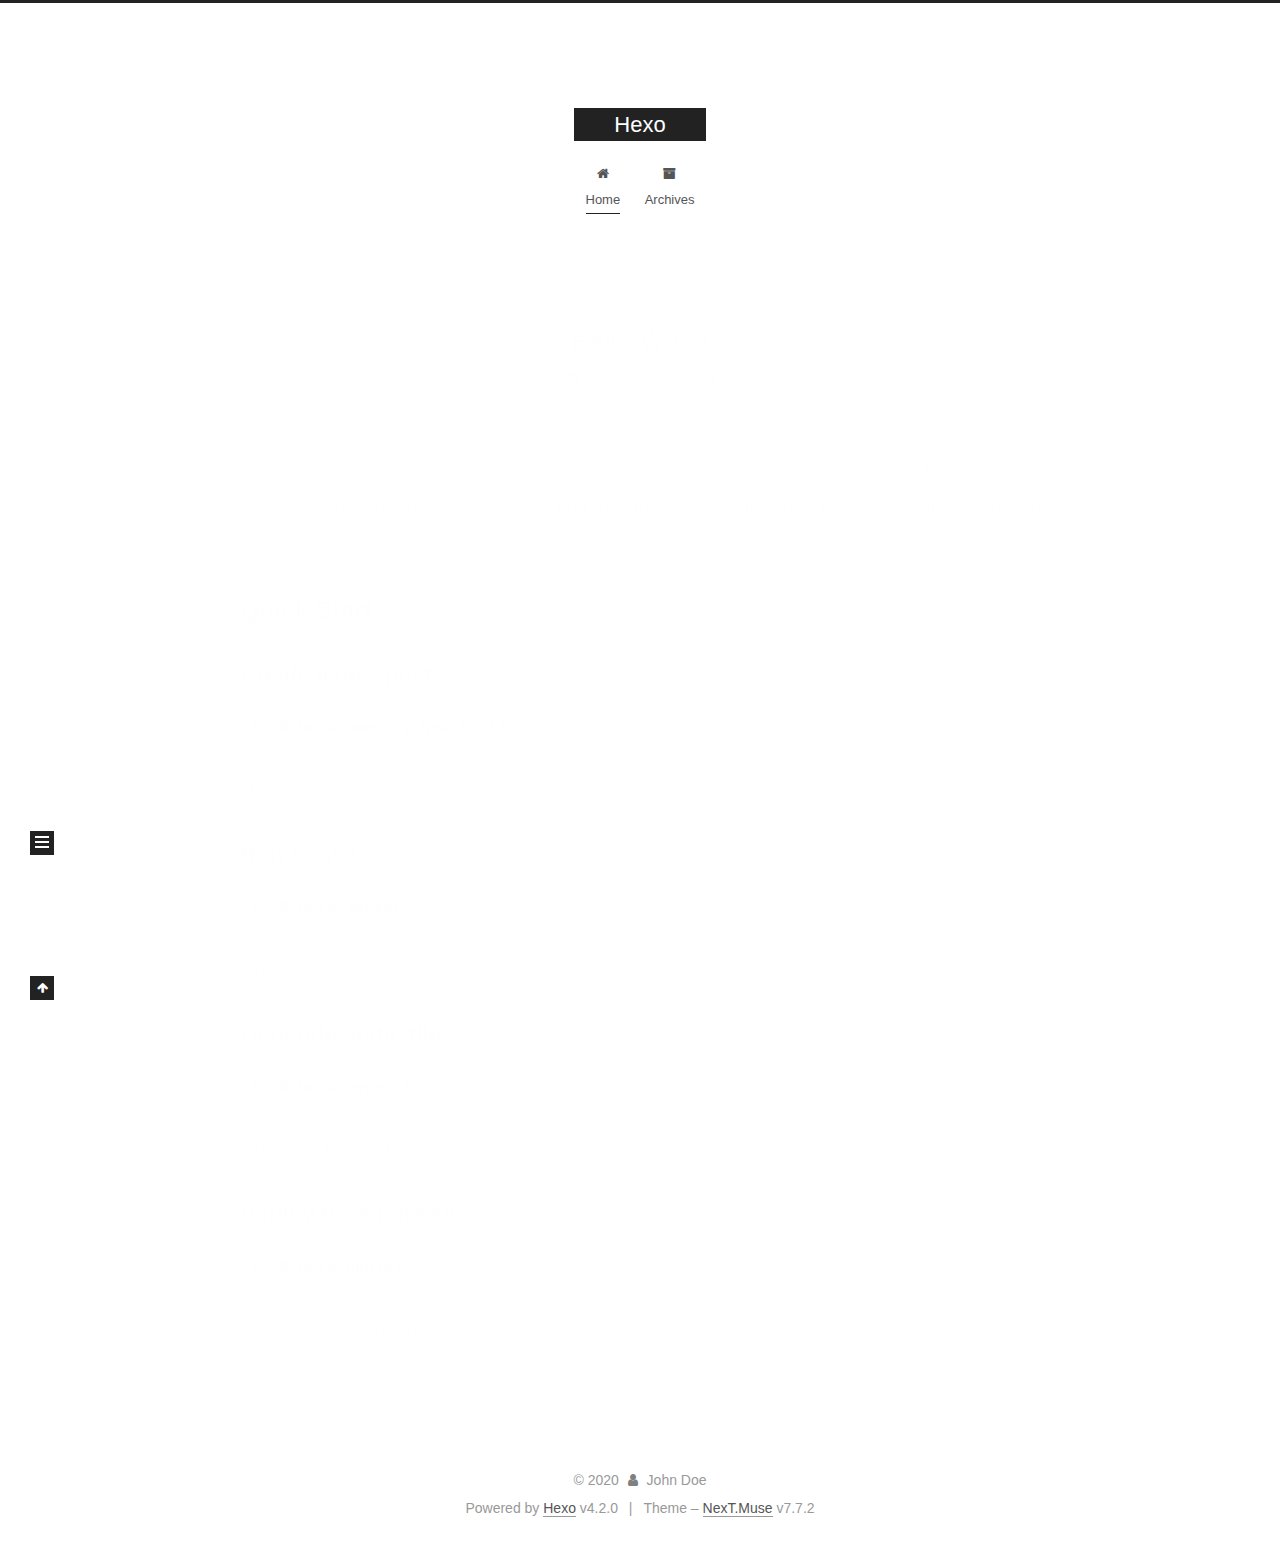
==== commit f712a993: "Site updated: 2020-03-11 23:58:15" ====
--- a/index.html
+++ b/index.html
@@ -1,125 +1,45 @@
 <!DOCTYPE html>
-
-
-
-  
-
-
-<html class="theme-next muse use-motion" lang="zh-Hans">
+<html lang="en">
 <head>
-  <meta charset="UTF-8"/>
-<meta http-equiv="X-UA-Compatible" content="IE=edge" />
-<meta name="viewport" content="width=device-width, initial-scale=1, maximum-scale=1"/>
+  <meta charset="UTF-8">
+<meta name="viewport" content="width=device-width, initial-scale=1, maximum-scale=2">
 <meta name="theme-color" content="#222">
-
-
-
-
-
-
-
-
-
-<meta http-equiv="Cache-Control" content="no-transform" />
-<meta http-equiv="Cache-Control" content="no-siteapp" />
-
-
-
-
-
-
-
-
-
-
-
-
-
-
-
-
-  
-  
-  <link href="/lib/fancybox/source/jquery.fancybox.css?v=2.1.5" rel="stylesheet" type="text/css" />
-
-
-
-
-
-
-
-<link href="/lib/font-awesome/css/font-awesome.min.css?v=4.6.2" rel="stylesheet" type="text/css" />
-
-<link href="/css/main.css?v=5.1.4" rel="stylesheet" type="text/css" />
-
-
-  <link rel="apple-touch-icon" sizes="180x180" href="/images/apple-touch-icon-next.png?v=5.1.4">
-
-
-  <link rel="icon" type="image/png" sizes="32x32" href="/images/favicon-32x32-next.png?v=5.1.4">
-
-
-  <link rel="icon" type="image/png" sizes="16x16" href="/images/favicon-16x16-next.png?v=5.1.4">
-
-
-  <link rel="mask-icon" href="/images/logo.svg?v=5.1.4" color="#222">
-
-
-
-
-
-  <meta name="keywords" content="Hexo, NexT" />
-
-
-
-
-
-
-
-
-
-
-<meta property="og:type" content="website">
+<meta name="generator" content="Hexo 4.2.0">
+  <link rel="apple-touch-icon" sizes="180x180" href="/images/apple-touch-icon-next.png">
+  <link rel="icon" type="image/png" sizes="32x32" href="/images/favicon-32x32-next.png">
+  <link rel="icon" type="image/png" sizes="16x16" href="/images/favicon-16x16-next.png">
+  <link rel="mask-icon" href="/images/logo.svg" color="#222">
+
+<link rel="stylesheet" href="/css/main.css">
+
+
+<link rel="stylesheet" href="/lib/font-awesome/css/font-awesome.min.css">
+
+<script id="hexo-configurations">
+    var NexT = window.NexT || {};
+    var CONFIG = {"hostname":"yuhjnmwe.github.io","root":"/","scheme":"Muse","version":"7.7.2","exturl":false,"sidebar":{"position":"left","display":"post","padding":18,"offset":12,"onmobile":false},"copycode":{"enable":false,"show_result":false,"style":null},"back2top":{"enable":true,"sidebar":false,"scrollpercent":false},"bookmark":{"enable":false,"color":"#222","save":"auto"},"fancybox":false,"mediumzoom":false,"lazyload":false,"pangu":false,"comments":{"style":"tabs","active":null,"storage":true,"lazyload":false,"nav":null},"algolia":{"hits":{"per_page":10},"labels":{"input_placeholder":"Search for Posts","hits_empty":"We didn't find any results for the search: ${query}","hits_stats":"${hits} results found in ${time} ms"}},"localsearch":{"enable":false,"trigger":"auto","top_n_per_article":1,"unescape":false,"preload":false},"motion":{"enable":true,"async":false,"transition":{"post_block":"fadeIn","post_header":"slideDownIn","post_body":"slideDownIn","coll_header":"slideLeftIn","sidebar":"slideUpIn"}}};
+  </script>
+
+  <meta property="og:type" content="website">
 <meta property="og:title" content="Hexo">
 <meta property="og:url" content="http://yuhjnmwe.github.io/index.html">
 <meta property="og:site_name" content="Hexo">
+<meta property="og:locale" content="en_US">
 <meta property="article:author" content="John Doe">
 <meta name="twitter:card" content="summary">
 
-
-
-<script type="text/javascript" id="hexo.configurations">
-  var NexT = window.NexT || {};
-  var CONFIG = {
-    root: '/',
-    scheme: 'Muse',
-    version: '5.1.4',
-    sidebar: {"position":"left","display":"post","offset":12,"b2t":false,"scrollpercent":false,"onmobile":false},
-    fancybox: true,
-    tabs: true,
-    motion: {"enable":true,"async":false,"transition":{"post_block":"fadeIn","post_header":"slideDownIn","post_body":"slideDownIn","coll_header":"slideLeftIn","sidebar":"slideUpIn"}},
-    duoshuo: {
-      userId: '0',
-      author: '博主'
-    },
-    algolia: {
-      applicationID: '',
-      apiKey: '',
-      indexName: '',
-      hits: {"per_page":10},
-      labels: {"input_placeholder":"Search for Posts","hits_empty":"We didn't find any results for the search: ${query}","hits_stats":"${hits} results found in ${time} ms"}
-    }
+<link rel="canonical" href="http://yuhjnmwe.github.io/">
+
+
+<script id="page-configurations">
+  // https://hexo.io/docs/variables.html
+  CONFIG.page = {
+    sidebar: "",
+    isHome : true,
+    isPost : false
   };
 </script>
 
-
-
-  <link rel="canonical" href="http://yuhjnmwe.github.io/"/>
-
-
-
-
-
   <title>Hexo</title>
   
 
@@ -128,165 +48,133 @@
 
 
 
-
-
-<meta name="generator" content="Hexo 4.2.0"></head>
-
-<body itemscope itemtype="http://schema.org/WebPage" lang="zh-Hans">
-
-  
-  
-    
-  
-
-  <div class="container sidebar-position-left 
-  page-home">
+  <noscript>
+  <style>
+  .use-motion .brand,
+  .use-motion .menu-item,
+  .sidebar-inner,
+  .use-motion .post-block,
+  .use-motion .pagination,
+  .use-motion .comments,
+  .use-motion .post-header,
+  .use-motion .post-body,
+  .use-motion .collection-header { opacity: initial; }
+
+  .use-motion .site-title,
+  .use-motion .site-subtitle {
+    opacity: initial;
+    top: initial;
+  }
+
+  .use-motion .logo-line-before i { left: initial; }
+  .use-motion .logo-line-after i { right: initial; }
+  </style>
+</noscript>
+
+</head>
+
+<body itemscope itemtype="http://schema.org/WebPage">
+  <div class="container use-motion">
     <div class="headband"></div>
 
-    <header id="header" class="header" itemscope itemtype="http://schema.org/WPHeader">
-      <div class="header-inner"><div class="site-brand-wrapper">
-  <div class="site-meta ">
-    
-
-    <div class="custom-logo-site-title">
-      <a href="/"  class="brand" rel="start">
+    <header class="header" itemscope itemtype="http://schema.org/WPHeader">
+      <div class="header-inner"><div class="site-brand-container">
+  <div class="site-nav-toggle">
+    <div class="toggle" aria-label="Toggle navigation bar">
+      <span class="toggle-line toggle-line-first"></span>
+      <span class="toggle-line toggle-line-middle"></span>
+      <span class="toggle-line toggle-line-last"></span>
+    </div>
+  </div>
+
+  <div class="site-meta">
+
+    <div>
+      <a href="/" class="brand" rel="start">
         <span class="logo-line-before"><i></i></span>
         <span class="site-title">Hexo</span>
         <span class="logo-line-after"><i></i></span>
       </a>
     </div>
-      
-        <p class="site-subtitle"></p>
-      
-  </div>
-
-  <div class="site-nav-toggle">
-    <button>
-      <span class="btn-bar"></span>
-      <span class="btn-bar"></span>
-      <span class="btn-bar"></span>
-    </button>
-  </div>
-</div>
+  </div>
+
+  <div class="site-nav-right">
+    <div class="toggle popup-trigger">
+    </div>
+  </div>
+</div>
+
 
 <nav class="site-nav">
   
-
-  
-    <ul id="menu" class="menu">
-      
-        
+  <ul id="menu" class="menu">
         <li class="menu-item menu-item-home">
-          <a href="/%20" rel="section">
-            
-              <i class="menu-item-icon fa fa-fw fa-home"></i> <br />
-            
-            首页
-          </a>
-        </li>
-      
-        
+
+    <a href="/" rel="section"><i class="fa fa-fw fa-home"></i>Home</a>
+
+  </li>
         <li class="menu-item menu-item-archives">
-          <a href="/archives/%20" rel="section">
-            
-              <i class="menu-item-icon fa fa-fw fa-archive"></i> <br />
-            
-            归档
-          </a>
-        </li>
-      
-
-      
-    </ul>
-  
-
-  
+
+    <a href="/archives/" rel="section"><i class="fa fa-fw fa-archive"></i>Archives</a>
+
+  </li>
+  </ul>
+
 </nav>
-
-
-
- </div>
+</div>
     </header>
 
-    <main id="main" class="main">
+    
+  <div class="back-to-top">
+    <i class="fa fa-arrow-up"></i>
+    <span>0%</span>
+  </div>
+
+
+    <main class="main">
       <div class="main-inner">
         <div class="content-wrap">
-          <div id="content" class="content">
+          
+
+          <div class="content">
             
-  <section id="posts" class="posts-expand">
-    
-      
-
-  
-
-  
-  
-  
-
-  <article class="post post-type-normal" itemscope itemtype="http://schema.org/Article">
-  
-  
-  
-  <div class="post-block">
+
+  <div class="posts-expand">
+        
+  
+  
+  <article itemscope itemtype="http://schema.org/Article" class="post-block home" lang="en">
     <link itemprop="mainEntityOfPage" href="http://yuhjnmwe.github.io/2020/03/11/hello-world/">
 
     <span hidden itemprop="author" itemscope itemtype="http://schema.org/Person">
+      <meta itemprop="image" content="/images/avatar.gif">
       <meta itemprop="name" content="John Doe">
       <meta itemprop="description" content="">
-      <meta itemprop="image" content="/images/avatar.gif">
     </span>
 
     <span hidden itemprop="publisher" itemscope itemtype="http://schema.org/Organization">
       <meta itemprop="name" content="Hexo">
     </span>
-
-    
       <header class="post-header">
-
-        
-        
-          <h1 class="post-title" itemprop="name headline">
-                
-                <a class="post-title-link" href="/2020/03/11/hello-world/" itemprop="url">Hello World</a></h1>
-        
+        <h1 class="post-title" itemprop="name headline">
+          
+            <a href="/2020/03/11/hello-world/" class="post-title-link" itemprop="url">Hello World</a>
+        </h1>
 
         <div class="post-meta">
-          <span class="post-time">
-            
+            <span class="post-meta-item">
               <span class="post-meta-item-icon">
                 <i class="fa fa-calendar-o"></i>
               </span>
-              
-                <span class="post-meta-item-text">发表于</span>
-              
-              <time title="创建于" itemprop="dateCreated datePublished" datetime="2020-03-11T09:07:25+08:00">
-                2020-03-11
-              </time>
-            
-
-            
-
-            
-          </span>
-
-          
-
-          
-            
-          
-
-          
-          
-
-          
-
-          
+              <span class="post-meta-item-text">Posted on</span>
+
+              <time title="Created: 2020-03-11 09:07:25" itemprop="dateCreated datePublished" datetime="2020-03-11T09:07:25+08:00">2020-03-11</time>
+            </span>
 
           
 
         </div>
       </header>
-    
 
     
     
@@ -294,12 +182,7 @@
     <div class="post-body" itemprop="articleBody">
 
       
-      
-
-      
-        
-          
-            <p>Welcome to <a href="https://hexo.io/" target="_blank" rel="noopener">Hexo</a>! This is your very first post. Check <a href="https://hexo.io/docs/" target="_blank" rel="noopener">documentation</a> for more info. If you get any problems when using Hexo, you can find the answer in <a href="https://hexo.io/docs/troubleshooting.html" target="_blank" rel="noopener">troubleshooting</a> or you can ask me on <a href="https://github.com/hexojs/hexo/issues" target="_blank" rel="noopener">GitHub</a>.</p>
+          <p>Welcome to <a href="https://hexo.io/" target="_blank" rel="noopener">Hexo</a>! This is your very first post. Check <a href="https://hexo.io/docs/" target="_blank" rel="noopener">documentation</a> for more info. If you get any problems when using Hexo, you can find the answer in <a href="https://hexo.io/docs/troubleshooting.html" target="_blank" rel="noopener">troubleshooting</a> or you can ask me on <a href="https://github.com/hexojs/hexo/issues" target="_blank" rel="noopener">GitHub</a>.</p>
 <h2 id="Quick-Start"><a href="#Quick-Start" class="headerlink" title="Quick Start"></a>Quick Start</h2><h3 id="Create-a-new-post"><a href="#Create-a-new-post" class="headerlink" title="Create a new post"></a>Create a new post</h3><figure class="highlight bash"><table><tr><td class="gutter"><pre><span class="line">1</span><br></pre></td><td class="code"><pre><span class="line">$ hexo new <span class="string">"My New Post"</span></span><br></pre></td></tr></table></figure>
 
 <p>More info: <a href="https://hexo.io/docs/writing.html" target="_blank" rel="noopener">Writing</a></p>
@@ -313,149 +196,124 @@
 
 <p>More info: <a href="https://hexo.io/docs/one-command-deployment.html" target="_blank" rel="noopener">Deployment</a></p>
 
-          
+      
+    </div>
+
+    
+    
+    
+      <footer class="post-footer">
+        <div class="post-eof"></div>
+      </footer>
+  </article>
+  
+  
+  
+
+  </div>
+
+  
+
+
+
+          </div>
+          
+
+<script>
+  window.addEventListener('tabs:register', () => {
+    let { activeClass } = CONFIG.comments;
+    if (CONFIG.comments.storage) {
+      activeClass = localStorage.getItem('comments_active') || activeClass;
+    }
+    if (activeClass) {
+      let activeTab = document.querySelector(`a[href="#comment-${activeClass}"]`);
+      if (activeTab) {
+        activeTab.click();
+      }
+    }
+  });
+  if (CONFIG.comments.storage) {
+    window.addEventListener('tabs:click', event => {
+      if (!event.target.matches('.tabs-comment .tab-content .tab-pane')) return;
+      let commentClass = event.target.classList[1];
+      localStorage.setItem('comments_active', commentClass);
+    });
+  }
+</script>
+
+        </div>
+          
+  
+  <div class="toggle sidebar-toggle">
+    <span class="toggle-line toggle-line-first"></span>
+    <span class="toggle-line toggle-line-middle"></span>
+    <span class="toggle-line toggle-line-last"></span>
+  </div>
+
+  <aside class="sidebar">
+    <div class="sidebar-inner">
+
+      <ul class="sidebar-nav motion-element">
+        <li class="sidebar-nav-toc">
+          Table of Contents
+        </li>
+        <li class="sidebar-nav-overview">
+          Overview
+        </li>
+      </ul>
+
+      <!--noindex-->
+      <div class="post-toc-wrap sidebar-panel">
+      </div>
+      <!--/noindex-->
+
+      <div class="site-overview-wrap sidebar-panel">
+        <div class="site-author motion-element" itemprop="author" itemscope itemtype="http://schema.org/Person">
+  <p class="site-author-name" itemprop="name">John Doe</p>
+  <div class="site-description" itemprop="description"></div>
+</div>
+<div class="site-state-wrap motion-element">
+  <nav class="site-state">
+      <div class="site-state-item site-state-posts">
+          <a href="/archives/">
         
-      
-    </div>
-    
-    
-    
-
-    
-
-    
-
-    
-
-    <footer class="post-footer">
-      
-
-      
-
-      
-
-      
-      
-        <div class="post-eof"></div>
-      
-    </footer>
-  </div>
-  
-  
-  
-  </article>
-
-
-    
-  </section>
-
-  
-
-
-          </div>
-          
-
-
-          
-
-        </div>
+          <span class="site-state-item-count">1</span>
+          <span class="site-state-item-name">posts</span>
+        </a>
+      </div>
+  </nav>
+</div>
+
+
+
+      </div>
+
+    </div>
+  </aside>
+  <div id="sidebar-dimmer"></div>
+
+
+      </div>
+    </main>
+
+    <footer class="footer">
+      <div class="footer-inner">
         
-          
-  
-  <div class="sidebar-toggle">
-    <div class="sidebar-toggle-line-wrap">
-      <span class="sidebar-toggle-line sidebar-toggle-line-first"></span>
-      <span class="sidebar-toggle-line sidebar-toggle-line-middle"></span>
-      <span class="sidebar-toggle-line sidebar-toggle-line-last"></span>
-    </div>
-  </div>
-
-  <aside id="sidebar" class="sidebar">
-    
-    <div class="sidebar-inner">
-
-      
-
-      
-
-      <section class="site-overview-wrap sidebar-panel sidebar-panel-active">
-        <div class="site-overview">
-          <div class="site-author motion-element" itemprop="author" itemscope itemtype="http://schema.org/Person">
-            
-              <p class="site-author-name" itemprop="name">John Doe</p>
-              <p class="site-description motion-element" itemprop="description"></p>
-          </div>
-
-          <nav class="site-state motion-element">
-
-            
-              <div class="site-state-item site-state-posts">
-              
-                <a href="/archives/%20%7C%7C%20archive">
-              
-                  <span class="site-state-item-count">1</span>
-                  <span class="site-state-item-name">日志</span>
-                </a>
-              </div>
-            
-
-            
-
-            
-
-          </nav>
-
-          
-
-          
-
-          
-          
-
-          
-          
-
-          
-
-        </div>
-      </section>
-
-      
-
-      
-
-    </div>
-  </aside>
-
-
-        
-      </div>
-    </main>
-
-    <footer id="footer" class="footer">
-      <div class="footer-inner">
-        <div class="copyright">&copy; <span itemprop="copyrightYear">2020</span>
+
+<div class="copyright">
+  
+  &copy; 
+  <span itemprop="copyrightYear">2020</span>
   <span class="with-love">
     <i class="fa fa-user"></i>
   </span>
   <span class="author" itemprop="copyrightHolder">John Doe</span>
-
-  
-</div>
-
-
-  <div class="powered-by">由 <a class="theme-link" target="_blank" href="https://hexo.io">Hexo</a> 强力驱动</div>
-
-
-
+</div>
+  <div class="powered-by">Powered by <a href="https://hexo.io/" class="theme-link" rel="noopener" target="_blank">Hexo</a> v4.2.0
+  </div>
   <span class="post-meta-divider">|</span>
-
-
-
-  <div class="theme-info">主题 &mdash; <a class="theme-link" target="_blank" href="https://github.com/iissnan/hexo-theme-next">NexT.Muse</a> v5.1.4</div>
-
-
-
+  <div class="theme-info">Theme – <a href="https://muse.theme-next.org/" class="theme-link" rel="noopener" target="_blank">NexT.Muse</a> v7.7.2
+  </div>
 
         
 
@@ -465,151 +323,44 @@
 
 
 
-        
+
       </div>
     </footer>
-
-    
-      <div class="back-to-top">
-        <i class="fa fa-arrow-up"></i>
-        
-      </div>
-    
-
-    
-
-  </div>
-
-  
-
-<script type="text/javascript">
-  if (Object.prototype.toString.call(window.Promise) !== '[object Function]') {
-    window.Promise = null;
-  }
-</script>
-
-
-
-
-
-
-
-
-
-  
-
-
-
-
-
-
-
-
-
-
-
-
-  
-  
-    <script type="text/javascript" src="/lib/jquery/index.js?v=2.1.3"></script>
-  
-
-  
-  
-    <script type="text/javascript" src="/lib/fastclick/lib/fastclick.min.js?v=1.0.6"></script>
-  
-
-  
-  
-    <script type="text/javascript" src="/lib/jquery_lazyload/jquery.lazyload.js?v=1.9.7"></script>
-  
-
-  
-  
-    <script type="text/javascript" src="/lib/velocity/velocity.min.js?v=1.2.1"></script>
-  
-
-  
-  
-    <script type="text/javascript" src="/lib/velocity/velocity.ui.min.js?v=1.2.1"></script>
-  
-
-  
-  
-    <script type="text/javascript" src="/lib/fancybox/source/jquery.fancybox.pack.js?v=2.1.5"></script>
-  
-
-
-  
-
-
-  <script type="text/javascript" src="/js/src/utils.js?v=5.1.4"></script>
-
-  <script type="text/javascript" src="/js/src/motion.js?v=5.1.4"></script>
-
-
-
-  
-  
-
-  
-
-  
-
-
-  <script type="text/javascript" src="/js/src/bootstrap.js?v=5.1.4"></script>
-
-
-
-  
-
-
-  
-
-
-
-
-	
-
-
-
-
-
-  
-
-
-
-
-
-  
-
-
-
-
-
-
-
-
-
-
-
-
-  
-
-
-
-
-
-  
-
-  
-
-  
-
-  
-  
-
-  
+  </div>
+
+  
+  <script src="/lib/anime.min.js"></script>
+  <script src="/lib/velocity/velocity.min.js"></script>
+  <script src="/lib/velocity/velocity.ui.min.js"></script>
+
+<script src="/js/utils.js"></script>
+
+<script src="/js/motion.js"></script>
+
+
+<script src="/js/schemes/muse.js"></script>
+
+
+<script src="/js/next-boot.js"></script>
+
+
+
+
+  
+
+
+
+
+
+
+
+
+
+
+
+
+
+
 
   
 
--- a/css/main.css
+++ b/css/main.css
@@ -1,66 +1,56 @@
-/* normalize.css v3.0.2 | MIT License | git.io/normalize */
+:root {
+  --body-bg-color: #fff;
+  --content-bg-color: #fff;
+  --card-bg-color: #f5f5f5;
+  --text-color: #555;
+  --link-color: #555;
+  --link-hover-color: #222;
+  --brand-color: #fff;
+  --brand-hover-color: #fff;
+  --table-row-odd-bg-color: #f9f9f9;
+  --table-row-hover-bg-color: #f5f5f5;
+  --menu-item-bg-color: #f5f5f5;
+}
 html {
-  font-family: sans-serif; /* 1 */
-  -ms-text-size-adjust: 100%; /* 2 */
+  line-height: 1.15; /* 1 */
   -webkit-text-size-adjust: 100%; /* 2 */
 }
 body {
   margin: 0;
 }
-article,
-aside,
-details,
-figcaption,
-figure,
-footer,
-header,
-hgroup,
-main,
-menu,
-nav,
-section,
-summary {
+main {
   display: block;
-}
-audio,
-canvas,
-progress,
-video {
-  display: inline-block; /* 1 */
-  vertical-align: baseline; /* 2 */
-}
-audio:not([controls]) {
-  display: none;
-  height: 0;
-}
-[hidden],
-template {
-  display: none;
-}
-a {
-  background-color: transparent;
-}
-a:active,
-a:hover {
-  outline: 0;
-}
-abbr[title] {
-  border-bottom: 1px dotted;
-}
-b,
-strong {
-  font-weight: bold;
-}
-dfn {
-  font-style: italic;
 }
 h1 {
   font-size: 2em;
   margin: 0.67em 0;
 }
-mark {
-  background: #ff0;
-  color: #000;
+hr {
+  box-sizing: content-box; /* 1 */
+  height: 0; /* 1 */
+  overflow: visible; /* 2 */
+}
+pre {
+  font-family: monospace, monospace; /* 1 */
+  font-size: 1em; /* 2 */
+}
+a {
+  background: transparent;
+}
+abbr[title] {
+  border-bottom: none; /* 1 */
+  text-decoration: underline; /* 2 */
+  text-decoration: underline dotted; /* 2 */
+}
+b,
+strong {
+  font-weight: bolder;
+}
+code,
+kbd,
+samp {
+  font-family: monospace, monospace; /* 1 */
+  font-size: 1em; /* 2 */
 }
 small {
   font-size: 80%;
@@ -72,138 +62,122 @@
   position: relative;
   vertical-align: baseline;
 }
+sub {
+  bottom: -0.25em;
+}
 sup {
   top: -0.5em;
 }
-sub {
-  bottom: -0.25em;
-}
 img {
-  border: 0;
-}
-svg:not(:root) {
-  overflow: hidden;
-}
-figure {
-  margin: 1em 40px;
-}
-hr {
-  -moz-box-sizing: content-box;
-  box-sizing: content-box;
-  height: 0;
-}
-pre {
-  overflow: auto;
-}
-code,
-kbd,
-pre,
-samp {
-  font-family: monospace, monospace;
-  font-size: 1em;
+  border-style: none;
 }
 button,
 input,
 optgroup,
 select,
 textarea {
-  color: inherit; /* 1 */
-  font: inherit; /* 2 */
-  margin: 0; /* 3 */
-}
-button {
+  font-family: inherit; /* 1 */
+  font-size: 100%; /* 1 */
+  line-height: 1.15; /* 1 */
+  margin: 0; /* 2 */
+}
+button,
+input {
+/* 1 */
   overflow: visible;
 }
 button,
 select {
+/* 1 */
   text-transform: none;
 }
 button,
-html input[type="button"],
-input[type="reset"],
-input[type="submit"] {
-  -webkit-appearance: button; /* 2 */
-  cursor: pointer; /* 3 */
-}
-button[disabled],
-html input[disabled] {
-  cursor: default;
+[type='button'],
+[type='reset'],
+[type='submit'] {
+  -webkit-appearance: button;
 }
 button::-moz-focus-inner,
-input::-moz-focus-inner {
-  border: 0;
+[type='button']::-moz-focus-inner,
+[type='reset']::-moz-focus-inner,
+[type='submit']::-moz-focus-inner {
+  border-style: none;
   padding: 0;
 }
-input {
-  line-height: normal;
-}
-input[type="checkbox"],
-input[type="radio"] {
+button:-moz-focusring,
+[type='button']:-moz-focusring,
+[type='reset']:-moz-focusring,
+[type='submit']:-moz-focusring {
+  outline: 1px dotted ButtonText;
+}
+fieldset {
+  padding: 0.35em 0.75em 0.625em;
+}
+legend {
+  box-sizing: border-box; /* 1 */
+  color: inherit; /* 2 */
+  display: table; /* 1 */
+  max-width: 100%; /* 1 */
+  padding: 0; /* 3 */
+  white-space: normal; /* 1 */
+}
+progress {
+  vertical-align: baseline;
+}
+textarea {
+  overflow: auto;
+}
+[type='checkbox'],
+[type='radio'] {
   box-sizing: border-box; /* 1 */
   padding: 0; /* 2 */
 }
-input[type="number"]::-webkit-inner-spin-button,
-input[type="number"]::-webkit-outer-spin-button {
+[type='number']::-webkit-inner-spin-button,
+[type='number']::-webkit-outer-spin-button {
   height: auto;
 }
-input[type="search"] {
+[type='search'] {
+  outline-offset: -2px; /* 2 */
   -webkit-appearance: textfield; /* 1 */
-  -moz-box-sizing: content-box;
-  -webkit-box-sizing: content-box; /* 2 */
-  box-sizing: content-box;
-}
-input[type="search"]::-webkit-search-cancel-button,
-input[type="search"]::-webkit-search-decoration {
+}
+[type='search']::-webkit-search-decoration {
   -webkit-appearance: none;
 }
-fieldset {
-  border: 1px solid #c0c0c0;
-  margin: 0 2px;
-  padding: 0.35em 0.625em 0.75em;
-}
-legend {
-  border: 0; /* 1 */
-  padding: 0; /* 2 */
-}
-textarea {
-  overflow: auto;
-}
-optgroup {
-  font-weight: bold;
-}
-table {
-  border-collapse: collapse;
-  border-spacing: 0;
-}
-td,
-th {
-  padding: 0;
+::-webkit-file-upload-button {
+  font: inherit; /* 2 */
+  -webkit-appearance: button; /* 1 */
+}
+details {
+  display: block;
+}
+summary {
+  display: list-item;
+}
+template {
+  display: none;
+}
+[hidden] {
+  display: none;
 }
 ::selection {
   background: #262a30;
   color: #fff;
 }
+html,
 body {
-  position: relative;
+  height: 100%;
+}
+body {
+  background: var(--body-bg-color);
+  color: var(--text-color);
   font-family: 'Lato', "PingFang SC", "Microsoft YaHei", sans-serif;
-  font-size: 14px;
+  font-size: 1em;
   line-height: 2;
-  color: #555;
-  background: #fff;
-}
-@media (max-width: 767px) {
+}
+@media (max-width: 991px) {
   body {
+    padding-left: 0 !important;
     padding-right: 0 !important;
-  }
-}
-@media (min-width: 768px) and (max-width: 991px) {
-  body {
-    padding-right: 0 !important;
-  }
-}
-@media (min-width: 1600px) {
-  body {
-    font-size: 16px;
   }
 }
 h1,
@@ -212,380 +186,293 @@
 h4,
 h5,
 h6 {
-  margin: 0;
-  padding: 0;
+  font-family: 'Lato', "PingFang SC", "Microsoft YaHei", sans-serif;
   font-weight: bold;
   line-height: 1.5;
-  font-family: 'Lato', "PingFang SC", "Microsoft YaHei", sans-serif;
-}
-h2,
-h3,
-h4,
-h5,
+  margin: 20px 0 15px;
+}
+h1 {
+  font-size: 1.5em;
+}
+h2 {
+  font-size: 1.375em;
+}
+h3 {
+  font-size: 1.25em;
+}
+h4 {
+  font-size: 1.125em;
+}
+h5 {
+  font-size: 1em;
+}
 h6 {
-  margin: 20px 0 15px;
-}
-h1 {
-  font-size: 22px;
-}
-@media (max-width: 767px) {
-  h1 {
-    font-size: 18px;
-  }
-}
-h2 {
-  font-size: 20px;
-}
-@media (max-width: 767px) {
-  h2 {
-    font-size: 16px;
-  }
-}
-h3 {
-  font-size: 18px;
-}
-@media (max-width: 767px) {
-  h3 {
-    font-size: 14px;
-  }
-}
-h4 {
-  font-size: 16px;
-}
-@media (max-width: 767px) {
-  h4 {
-    font-size: 12px;
-  }
-}
-h5 {
-  font-size: 14px;
-}
-@media (max-width: 767px) {
-  h5 {
-    font-size: 10px;
-  }
-}
-h6 {
-  font-size: 12px;
-}
-@media (max-width: 767px) {
-  h6 {
-    font-size: 8px;
-  }
+  font-size: 0.875em;
 }
 p {
   margin: 0 0 20px 0;
 }
-a {
-  color: #555;
+a,
+span.exturl {
+  border-bottom: 1px solid #999;
+  color: var(--link-color);
+  outline: 0;
   text-decoration: none;
-  outline: none;
-  border-bottom: 1px solid #999;
+  overflow-wrap: break-word;
   word-wrap: break-word;
-}
-a:hover {
-  color: #222;
-  border-bottom-color: #222;
+  cursor: pointer;
+}
+a:hover,
+span.exturl:hover {
+  border-bottom-color: var(--link-hover-color);
+  color: var(--link-hover-color);
+}
+iframe,
+img,
+video {
+  display: block;
+  margin-left: auto;
+  margin-right: auto;
+  max-width: 100%;
+}
+hr {
+  background-image: repeating-linear-gradient(-45deg, #ddd, #ddd 4px, transparent 4px, transparent 8px);
+  border: 0;
+  height: 3px;
+  margin: 40px 0;
 }
 blockquote {
+  border-left: 4px solid #ddd;
+  color: #666;
   margin: 0;
-  padding: 0;
-}
-img {
-  display: block;
-  margin: auto;
-  max-width: 100%;
-  height: auto;
-}
-hr {
-  margin: 40px 0;
-  height: 3px;
-  border: none;
-  background-color: #ddd;
-  background-image: repeating-linear-gradient(-45deg, #fff, #fff 4px, transparent 4px, transparent 8px);
-}
-blockquote {
   padding: 0 15px;
-  color: #666;
-  border-left: 4px solid #ddd;
 }
 blockquote cite::before {
-  content: "-";
+  content: '-';
   padding: 0 5px;
 }
 dt {
-  font-weight: 700;
+  font-weight: bold;
 }
 dd {
   margin: 0;
   padding: 0;
 }
 kbd {
+  background-color: #f5f5f5;
+  background-image: linear-gradient(#eee, #fff, #eee);
   border: 1px solid #ccc;
   border-radius: 0.2em;
   box-shadow: 0.1em 0.1em 0.2em rgba(0,0,0,0.1);
-  background-color: #f9f9f9;
   font-family: inherit;
-  background-image: -webkit-linear-gradient(top, #eee, #fff, #eee);
   padding: 0.1em 0.3em;
   white-space: nowrap;
 }
-.text-left {
-  text-align: left;
-}
-.text-center {
-  text-align: center;
-}
-.text-right {
-  text-align: right;
-}
-.text-justify {
-  text-align: justify;
-}
-.text-nowrap {
-  white-space: nowrap;
-}
-.text-lowercase {
-  text-transform: lowercase;
-}
-.text-uppercase {
-  text-transform: uppercase;
-}
-.text-capitalize {
-  text-transform: capitalize;
-}
-.center-block {
-  display: block;
-  margin-left: auto;
-  margin-right: auto;
-}
-.clearfix:before,
-.clearfix:after {
-  content: " ";
-  display: table;
-}
-.clearfix:after {
-  clear: both;
-}
-.pullquote {
-  width: 45%;
-}
-.pullquote.left {
-  float: left;
-  margin-left: 5px;
-  margin-right: 10px;
-}
-.pullquote.right {
-  float: right;
-  margin-left: 10px;
-  margin-right: 5px;
-}
-.affix.affix.affix {
-  position: fixed;
-}
-.translation {
-  margin-top: -20px;
-  font-size: 14px;
-  color: #999;
-}
-.scrollbar-measure {
-  width: 100px;
-  height: 100px;
-  overflow: scroll;
-  position: absolute;
-  top: -9999px;
-}
-.use-motion .motion-element {
-  opacity: 0;
+.table-container {
+  overflow: auto;
 }
 table {
-  margin: 20px 0;
-  width: 100%;
   border-collapse: collapse;
   border-spacing: 0;
-  border: 1px solid #ddd;
-  font-size: 14px;
-  table-layout: fixed;
-  word-wrap: break-all;
-}
-table>tbody>tr:nth-of-type(odd) {
-  background-color: #f9f9f9;
-}
-table>tbody>tr:hover {
-  background-color: #f5f5f5;
+  font-size: 0.875em;
+  margin: 0 0 20px 0;
+  width: 100%;
+}
+tbody tr:nth-of-type(odd) {
+  background: var(--table-row-odd-bg-color);
+}
+tbody tr:hover {
+  background: var(--table-row-hover-bg-color);
 }
 caption,
 th,
 td {
+  font-weight: normal;
   padding: 8px;
   text-align: left;
   vertical-align: middle;
-  font-weight: normal;
 }
 th,
 td {
+  border: 1px solid #ddd;
   border-bottom: 3px solid #ddd;
-  border-right: 1px solid #eee;
 }
 th {
+  font-weight: 700;
   padding-bottom: 10px;
-  font-weight: 700;
 }
 td {
   border-bottom-width: 1px;
 }
-html,
-body {
-  height: 100%;
-}
-.container {
+.btn {
+  background: #222;
+  border: 2px solid #222;
+  border-radius: 0;
+  color: #fff;
+  display: inline-block;
+  font-size: 0.875em;
+  line-height: 2;
+  padding: 0 20px;
+  text-decoration: none;
+  transition-property: background-color;
+  transition-delay: 0s;
+  transition-duration: 0.2s;
+  transition-timing-function: ease-in-out;
+}
+.btn:hover {
+  background: #fff;
+  border-color: #222;
+  color: #222;
+}
+.btn + .btn {
+  margin: 0 0 8px 8px;
+}
+.btn .fa-fw {
+  text-align: left;
+  width: 1.285714285714286em;
+}
+.toggle {
+  line-height: 0;
+}
+.toggle .toggle-line {
+  background: #fff;
+  display: inline-block;
+  height: 2px;
+  left: 0;
   position: relative;
-  min-height: 100%;
-}
-.header-inner {
-  margin: 0 auto;
-  padding: 100px 0 70px;
-  width: 700px;
-}
-@media (min-width: 1600px) {
-  .container .header-inner {
-    width: 900px;
-  }
-}
-.main {
-  padding-bottom: 150px;
-}
-.main-inner {
-  margin: 0 auto;
-  width: 700px;
-}
-@media (min-width: 1600px) {
-  .container .main-inner {
-    width: 900px;
-  }
-}
-.footer {
-  position: absolute;
-  left: 0;
-  bottom: 0;
+  top: 0;
+  transition: all 0.4s;
+  vertical-align: top;
   width: 100%;
-  min-height: 50px;
-}
-.footer-inner {
-  box-sizing: border-box;
-  margin: 20px auto;
-  width: 700px;
-}
-@media (min-width: 1600px) {
-  .container .footer-inner {
-    width: 900px;
-  }
-}
-pre,
-.highlight {
-  overflow: auto;
-  margin: 20px 0;
-  padding: 0;
-  font-size: 13px;
+}
+.toggle .toggle-line:not(:first-child) {
+  margin-top: 3px;
+}
+.toggle.toggle-arrow .toggle-line-first {
+  left: 50%;
+  top: 2px;
+  transform: rotate(45deg);
+  width: 50%;
+}
+.toggle.toggle-arrow .toggle-line-middle {
+  left: 2px;
+  width: 90%;
+}
+.toggle.toggle-arrow .toggle-line-last {
+  left: 50%;
+  top: -2px;
+  transform: rotate(-45deg);
+  width: 50%;
+}
+.toggle.toggle-close .toggle-line-first {
+  transform: rotate(-45deg);
+  top: 5px;
+}
+.toggle.toggle-close .toggle-line-middle {
+  opacity: 0;
+}
+.toggle.toggle-close .toggle-line-last {
+  transform: rotate(45deg);
+  top: -5px;
+}
+.highlight,
+pre {
+  background: #f7f7f7;
   color: #4d4d4c;
-  background: #f7f7f7;
   line-height: 1.6;
+  margin: 0 auto 20px;
 }
 pre,
 code {
-  font-family: consolas, Menlo, "PingFang SC", "Microsoft YaHei", monospace;
+  font-family: consolas, Menlo, monospace, "PingFang SC", "Microsoft YaHei";
 }
 code {
-  padding: 2px 4px;
-  word-wrap: break-word;
-  color: #555;
   background: #eee;
   border-radius: 3px;
-  font-size: 13px;
-}
-pre {
-  padding: 10px;
-}
-pre code {
-  padding: 0;
-  color: #4d4d4c;
-  background: none;
-  text-shadow: none;
-}
-.highlight {
-  border-radius: 1px;
+  color: #555;
+  padding: 2px 4px;
+  overflow-wrap: break-word;
+  word-wrap: break-word;
+}
+.highlight *::selection {
+  background: #d6d6d6;
 }
 .highlight pre {
-  border: none;
+  border: 0;
   margin: 0;
   padding: 10px 0;
 }
 .highlight table {
+  border: 0;
   margin: 0;
   width: auto;
-  border: none;
 }
 .highlight td {
-  border: none;
+  border: 0;
   padding: 0;
 }
 .highlight figcaption {
-  font-size: 1em;
+  background: #eee;
   color: #4d4d4c;
-  line-height: 1em;
-  margin-bottom: 1em;
-}
-.highlight figcaption:before,
-.highlight figcaption:after {
-  content: " ";
-  display: table;
-}
-.highlight figcaption:after {
-  clear: both;
+  display: flex;
+  font-size: 0.875em;
+  justify-content: space-between;
+  line-height: 1.2;
+  padding: 0.5em;
 }
 .highlight figcaption a {
-  float: right;
   color: #4d4d4c;
 }
 .highlight figcaption a:hover {
   border-bottom-color: #4d4d4c;
 }
+.highlight .gutter {
+  -moz-user-select: none;
+  -ms-user-select: none;
+  -webkit-user-select: none;
+  user-select: none;
+}
 .highlight .gutter pre {
+  background: #eff2f3;
+  color: #869194;
   padding-left: 10px;
   padding-right: 10px;
-  color: #869194;
   text-align: right;
-  background-color: #eff2f3;
 }
 .highlight .code pre {
+  background: #f7f7f7;
+  padding-left: 10px;
   width: 100%;
-  padding-left: 10px;
-  padding-right: 10px;
-  background-color: #f7f7f7;
-}
-.highlight .line {
-  height: 20px;
-}
-.gutter {
-  -webkit-user-select: none;
+}
+.gist table {
+  width: auto;
+}
+.gist table td {
+  border: 0;
+}
+pre {
+  overflow: auto;
+  padding: 10px;
+}
+pre code {
+  background: none;
+  color: #4d4d4c;
+  font-size: 0.875em;
+  padding: 0;
+  text-shadow: none;
+}
+pre .deletion {
+  background: #fdd;
+}
+pre .addition {
+  background: #dfd;
+}
+pre .meta {
+  color: #eab700;
   -moz-user-select: none;
   -ms-user-select: none;
+  -webkit-user-select: none;
   user-select: none;
-}
-.gist table {
-  width: auto;
-}
-.gist table td {
-  border: none;
-}
-pre .deletion {
-  background: #fdd;
-}
-pre .addition {
-  background: #dfd;
-}
-pre .meta {
-  color: #8959a8;
 }
 pre .comment {
   color: #8e908c;
@@ -593,6 +480,7 @@
 pre .variable,
 pre .attribute,
 pre .tag,
+pre .name,
 pre .regexp,
 pre .ruby .constant,
 pre .xml .tag .title,
@@ -607,6 +495,7 @@
 pre .number,
 pre .preprocessor,
 pre .built_in,
+pre .builtin-name,
 pre .literal,
 pre .params,
 pre .constant,
@@ -616,13 +505,13 @@
 pre .ruby .class .title,
 pre .css .rules .attribute,
 pre .string,
+pre .symbol,
 pre .value,
 pre .inheritance,
 pre .header,
 pre .ruby .symbol,
 pre .xml .cdata,
 pre .special,
-pre .number,
 pre .formula {
   color: #718c00;
 }
@@ -644,110 +533,193 @@
 pre .javascript .function {
   color: #8959a8;
 }
-.full-image.full-image.full-image.full-image {
-  border: none;
-  max-width: 100%;
-  width: auto;
-  margin: 20px auto 25px;
-}
-@media (min-width: 992px) {
-  .full-image.full-image.full-image.full-image {
-    max-width: none;
-    width: 110%;
-    margin: 25px -5%;
-  }
-}
-.blockquote-center,
-.page-home .post-type-quote blockquote,
-.page-post-detail .post-type-quote blockquote {
-  position: relative;
+.blockquote-center {
+  border-left: none;
   margin: 40px 0;
   padding: 0;
-  border-left: none;
+  position: relative;
   text-align: center;
 }
 .blockquote-center::before,
-.page-home .post-type-quote blockquote::before,
-.page-post-detail .post-type-quote blockquote::before,
-.blockquote-center::after,
-.page-home .post-type-quote blockquote::after,
-.page-post-detail .post-type-quote blockquote::after {
-  position: absolute;
+.blockquote-center::after {
+  background-repeat: no-repeat;
+  background-size: 22px 22px;
   content: ' ';
   display: block;
-  width: 100%;
   height: 24px;
   opacity: 0.2;
-  background-repeat: no-repeat;
+  position: absolute;
+  width: 100%;
+}
+.blockquote-center::before {
+  background-image: url("../images/quote-l.svg");
   background-position: 0 -6px;
-  background-size: 22px 22px;
-}
-.blockquote-center::before,
-.page-home .post-type-quote blockquote::before,
-.page-post-detail .post-type-quote blockquote::before {
+  border-top: 1px solid #ccc;
   top: -20px;
-  background-image: url("../images/quote-l.svg");
-  border-top: 1px solid #ccc;
-}
-.blockquote-center::after,
-.page-home .post-type-quote blockquote::after,
-.page-post-detail .post-type-quote blockquote::after {
+}
+.blockquote-center::after {
+  background-image: url("../images/quote-r.svg");
+  background-position: 100% 8px;
+  border-bottom: 1px solid #ccc;
   bottom: -20px;
-  background-image: url("../images/quote-r.svg");
-  border-bottom: 1px solid #ccc;
-  background-position: 100% 8px;
 }
 .blockquote-center p,
-.page-home .post-type-quote blockquote p,
-.page-post-detail .post-type-quote blockquote p,
-.blockquote-center div,
-.page-home .post-type-quote blockquote div,
-.page-post-detail .post-type-quote blockquote div {
-  text-align: center;
-}
-.post .post-body .group-picture img {
-  box-sizing: border-box;
+.blockquote-center div {
+  text-align: center;
+}
+.post-body .group-picture img {
+  margin: 0 auto;
   padding: 0 3px;
-  border: none;
-}
-.post .group-picture-row {
+}
+.group-picture-row {
+  margin-bottom: 6px;
   overflow: hidden;
-  margin-top: 6px;
-}
-.post .group-picture-row:first-child {
-  margin-top: 0;
-}
-.post .group-picture-column {
+}
+.group-picture-column {
   float: left;
-}
-.page-post-detail .post-body .group-picture-column {
-  float: none;
-  margin-top: 10px;
-  width: auto !important;
-}
-.page-post-detail .post-body .group-picture-column img {
-  margin: 0 auto;
-}
-.page-archive .group-picture-container {
-  overflow: hidden;
-}
-.page-archive .group-picture-row {
-  float: left;
-}
-.page-archive .group-picture-row:first-child {
-  margin-top: 6px;
-}
-.page-archive .group-picture-column {
-  max-width: 150px;
-  max-height: 150px;
+  margin-bottom: 10px;
+}
+.post-body .label {
+  color: #555;
+  display: inline;
+  padding: 0 2px;
+}
+.post-body .label.default {
+  background: #f0f0f0;
+}
+.post-body .label.primary {
+  background: #efe6f7;
+}
+.post-body .label.info {
+  background: #e5f2f8;
+}
+.post-body .label.success {
+  background: #e7f4e9;
+}
+.post-body .label.warning {
+  background: #fcf6e1;
+}
+.post-body .label.danger {
+  background: #fae8eb;
+}
+.post-body .tabs {
+  margin-bottom: 20px;
+}
+.post-body .tabs,
+.tabs-comment {
+  display: block;
+  padding-top: 10px;
+  position: relative;
+}
+.post-body .tabs ul.nav-tabs,
+.tabs-comment ul.nav-tabs {
+  display: flex;
+  flex-wrap: wrap;
+  margin: 0;
+  margin-bottom: -1px;
+  padding: 0;
+}
+@media (max-width: 413px) {
+  .post-body .tabs ul.nav-tabs,
+  .tabs-comment ul.nav-tabs {
+    display: block;
+    margin-bottom: 5px;
+  }
+}
+.post-body .tabs ul.nav-tabs li.tab,
+.tabs-comment ul.nav-tabs li.tab {
+  border-bottom: 1px solid #ddd;
+  border-left: 1px solid transparent;
+  border-right: 1px solid transparent;
+  border-top: 3px solid transparent;
+  flex-grow: 1;
+  list-style-type: none;
+  border-radius: 0 0 0 0;
+}
+@media (max-width: 413px) {
+  .post-body .tabs ul.nav-tabs li.tab,
+  .tabs-comment ul.nav-tabs li.tab {
+    border-bottom: 1px solid transparent;
+    border-left: 3px solid transparent;
+    border-right: 1px solid transparent;
+    border-top: 1px solid transparent;
+  }
+}
+@media (max-width: 413px) {
+  .post-body .tabs ul.nav-tabs li.tab,
+  .tabs-comment ul.nav-tabs li.tab {
+    border-radius: 0;
+  }
+}
+.post-body .tabs ul.nav-tabs li.tab a,
+.tabs-comment ul.nav-tabs li.tab a {
+  border-bottom: initial;
+  display: block;
+  line-height: 1.8;
+  outline: 0;
+  padding: 0.25em 0.75em;
+  text-align: center;
+  transition-delay: 0s;
+  transition-duration: 0.2s;
+  transition-timing-function: ease-out;
+}
+.post-body .tabs ul.nav-tabs li.tab a i,
+.tabs-comment ul.nav-tabs li.tab a i {
+  width: 1.285714285714286em;
+}
+.post-body .tabs ul.nav-tabs li.tab.active,
+.tabs-comment ul.nav-tabs li.tab.active {
+  border-bottom: 1px solid transparent;
+  border-left: 1px solid #ddd;
+  border-right: 1px solid #ddd;
+  border-top: 3px solid #fc6423;
+}
+@media (max-width: 413px) {
+  .post-body .tabs ul.nav-tabs li.tab.active,
+  .tabs-comment ul.nav-tabs li.tab.active {
+    border-bottom: 1px solid #ddd;
+    border-left: 3px solid #fc6423;
+    border-right: 1px solid #ddd;
+    border-top: 1px solid #ddd;
+  }
+}
+.post-body .tabs ul.nav-tabs li.tab.active a,
+.tabs-comment ul.nav-tabs li.tab.active a {
+  color: var(--link-color);
+  cursor: default;
+}
+.post-body .tabs .tab-content .tab-pane,
+.tabs-comment .tab-content .tab-pane {
+  border: 1px solid #ddd;
+  border-top: 0;
+  padding: 20px 20px 0 20px;
+  border-radius: 0;
+}
+.post-body .tabs .tab-content .tab-pane:not(.active),
+.tabs-comment .tab-content .tab-pane:not(.active) {
+  display: none;
+}
+.post-body .tabs .tab-content .tab-pane.active,
+.tabs-comment .tab-content .tab-pane.active {
+  display: block;
+}
+.post-body .tabs .tab-content .tab-pane.active:nth-of-type(1),
+.tabs-comment .tab-content .tab-pane.active:nth-of-type(1) {
+  border-radius: 0 0 0 0;
+}
+@media (max-width: 413px) {
+  .post-body .tabs .tab-content .tab-pane.active:nth-of-type(1),
+  .tabs-comment .tab-content .tab-pane.active:nth-of-type(1) {
+    border-radius: 0;
+  }
 }
 .post-body .note {
+  border-radius: 3px;
+  margin-bottom: 20px;
+  padding: 1em;
   position: relative;
-  padding: 15px;
-  margin-bottom: 20px;
   border: 1px solid #eee;
   border-left-width: 5px;
-  border-radius: 3px;
 }
 .post-body .note h2,
 .post-body .note h3,
@@ -755,16 +727,17 @@
 .post-body .note h5,
 .post-body .note h6 {
   margin-top: 0;
+  border-bottom: initial;
   margin-bottom: 0;
-  border-bottom: initial;
-  padding-top: 0 !important;
+  padding-top: 0;
 }
 .post-body .note p:first-child,
 .post-body .note ul:first-child,
 .post-body .note ol:first-child,
 .post-body .note table:first-child,
 .post-body .note pre:first-child,
-.post-body .note blockquote:first-child {
+.post-body .note blockquote:first-child,
+.post-body .note img:first-child {
   margin-top: 0;
 }
 .post-body .note p:last-child,
@@ -772,7 +745,8 @@
 .post-body .note ol:last-child,
 .post-body .note table:last-child,
 .post-body .note pre:last-child,
-.post-body .note blockquote:last-child {
+.post-body .note blockquote:last-child,
+.post-body .note img:last-child {
   margin-bottom: 0;
 }
 .post-body .note.default {
@@ -835,168 +809,28 @@
 .post-body .note.danger h6 {
   color: #d9534f;
 }
-.post-body .label {
-  display: inline;
-  padding: 0 2px;
-  white-space: nowrap;
-}
-.post-body .label.default {
-  background-color: #f0f0f0;
-}
-.post-body .label.primary {
-  background-color: #efe6f7;
-}
-.post-body .label.info {
-  background-color: #e5f2f8;
-}
-.post-body .label.success {
-  background-color: #e7f4e9;
-}
-.post-body .label.warning {
-  background-color: #fcf6e1;
-}
-.post-body .label.danger {
-  background-color: #fae8eb;
-}
-.post-body .tabs {
-  position: relative;
-  display: block;
-  margin-bottom: 20px;
-  padding-top: 10px;
-}
-.post-body .tabs ul.nav-tabs {
-  margin: 0;
-  padding: 0;
-  display: flex;
-  margin-bottom: -1px;
-}
-@media (max-width: 413px) {
-  .post-body .tabs ul.nav-tabs {
-    display: block;
-    margin-bottom: 5px;
-  }
-}
-.post-body .tabs ul.nav-tabs li.tab {
-  list-style-type: none !important;
-  margin: 0 0.25em 0 0;
-  border-top: 3px solid transparent;
-  border-left: 1px solid transparent;
-  border-right: 1px solid transparent;
-}
-@media (max-width: 413px) {
-  .post-body .tabs ul.nav-tabs li.tab {
-    margin: initial;
-    border-top: 1px solid transparent;
-    border-left: 3px solid transparent;
-    border-right: 1px solid transparent;
-    border-bottom: 1px solid transparent;
-  }
-}
-.post-body .tabs ul.nav-tabs li.tab a {
-  outline: 0;
-  border-bottom: initial;
-  display: block;
-  line-height: 1.8em;
-  padding: 0.25em 0.75em;
-  transition-duration: 0.2s;
-  transition-timing-function: ease-out;
-  transition-delay: 0s;
-}
-.post-body .tabs ul.nav-tabs li.tab a i {
-  width: 1.285714285714286em;
-}
-.post-body .tabs ul.nav-tabs li.tab.active {
-  border-top: 3px solid #fc6423;
-  border-left: 1px solid #ddd;
-  border-right: 1px solid #ddd;
-  background-color: #fff;
-}
-@media (max-width: 413px) {
-  .post-body .tabs ul.nav-tabs li.tab.active {
-    border-top: 1px solid #ddd;
-    border-left: 3px solid #fc6423;
-    border-right: 1px solid #ddd;
-    border-bottom: 1px solid #ddd;
-  }
-}
-.post-body .tabs ul.nav-tabs li.tab.active a {
-  cursor: default;
-  color: #555;
-}
-.post-body .tabs .tab-content {
-  background-color: #fff;
-}
-.post-body .tabs .tab-content .tab-pane {
-  border: 1px solid #ddd;
-  padding: 20px 20px 0 20px;
-}
-.post-body .tabs .tab-content .tab-pane:not(.active) {
-  display: none !important;
-}
-.post-body .tabs .tab-content .tab-pane.active {
-  display: block !important;
-}
-.btn {
-  display: inline-block;
-  padding: 0 20px;
-  font-size: 14px;
-  color: #fff;
-  background: #222;
-  border: 2px solid #222;
-  text-decoration: none;
-  border-radius: 0;
-  transition-property: background-color;
-  transition-duration: 0.2s;
-  transition-timing-function: ease-in-out;
-  transition-delay: 0s;
-  line-height: 2;
-}
-.btn:hover {
-  border-color: #222;
-  color: #222;
-  background: #fff;
-}
-.btn +.btn {
-  margin: 0 0 8px 8px;
-}
-.btn .fa-fw {
-  width: 1.285714285714286em;
-  text-align: left;
-}
-.btn-bar {
-  display: block;
-  width: 22px;
-  height: 2px;
-  background: #555;
-  border-radius: 1px;
-}
-.btn-bar+.btn-bar {
-  margin-top: 4px;
-}
-.pagination {
-  margin: 120px 0 40px;
-  text-align: center;
-  border-top: 1px solid #eee;
-}
-.page-number-basic,
 .pagination .prev,
 .pagination .next,
 .pagination .page-number,
 .pagination .space {
   display: inline-block;
+  margin: 0 10px;
+  padding: 0 11px;
   position: relative;
   top: -1px;
-  margin: 0 10px;
-  padding: 0 11px;
 }
 @media (max-width: 767px) {
-  .page-number-basic,
   .pagination .prev,
   .pagination .next,
   .pagination .page-number,
   .pagination .space {
     margin: 0 5px;
   }
+}
+.pagination {
+  border-top: 1px solid #eee;
+  margin: 120px 0 0;
+  text-align: center;
 }
 .pagination .prev,
 .pagination .next,
@@ -1004,9 +838,9 @@
   border-bottom: 0;
   border-top: 1px solid #eee;
   transition-property: border-color;
+  transition-delay: 0s;
   transition-duration: 0.2s;
   transition-timing-function: ease-in-out;
-  transition-delay: 0s;
 }
 .pagination .prev:hover,
 .pagination .next:hover,
@@ -1014,8 +848,8 @@
   border-top-color: #222;
 }
 .pagination .space {
+  margin: 0;
   padding: 0;
-  margin: 0;
 }
 .pagination .prev {
   margin-left: 0;
@@ -1024,9 +858,9 @@
   margin-right: 0;
 }
 .pagination .page-number.current {
-  color: #fff;
   background: #ccc;
   border-top-color: #ccc;
+  color: #fff;
 }
 @media (max-width: 767px) {
   .pagination {
@@ -1035,9 +869,9 @@
   .pagination .prev,
   .pagination .next,
   .pagination .page-number {
+    border-bottom: 1px solid #eee;
+    border-top: 0;
     margin-bottom: 10px;
-    border-top: 0;
-    border-bottom: 1px solid #eee;
     padding: 0 10px;
   }
   .pagination .prev:hover,
@@ -1048,59 +882,85 @@
 }
 .comments {
   margin: 60px 20px 0;
-}
-.tag-cloud {
-  text-align: center;
-}
-.tag-cloud a {
-  display: inline-block;
-  margin: 10px;
-}
-.back-to-top {
-  box-sizing: border-box;
-  position: fixed;
-  bottom: -100px;
-  right: 30px;
-  z-index: 1050;
-  padding: 0 6px;
-  width: 24px;
-  background: #222;
-  font-size: 12px;
-  opacity: 1;
-  color: #fff;
-  cursor: pointer;
-  text-align: center;
-  -webkit-transform: translateZ(0);
-  transition-property: bottom;
-  transition-duration: 0.2s;
-  transition-timing-function: ease-in-out;
-  transition-delay: 0s;
-}
-@media (min-width: 768px) and (max-width: 991px) {
-  .back-to-top {
-    display: none !important;
-  }
-}
-@media (max-width: 767px) {
-  .back-to-top {
-    display: none !important;
-  }
-}
-.back-to-top.back-to-top-on {
-  bottom: 19px;
+  overflow: hidden;
+}
+.comment-button-group {
+  display: flex;
+  flex-wrap: wrap-reverse;
+  justify-content: center;
+  margin: 1em 0;
+}
+.comment-button-group .comment-button {
+  margin: 0.1em 0.2em;
+}
+.comment-button-group .comment-button.active {
+  background: #fff;
+  border-color: #222;
+  color: #222;
+}
+.comment-position {
+  display: none;
+}
+.comment-position.active {
+  display: block;
+}
+.tabs-comment {
+  background: var(--content-bg-color);
+  margin-top: 4em;
+  padding-top: 0;
+}
+.tabs-comment .comments {
+  border: 0;
+  box-shadow: none;
+  margin-top: 0;
+  padding-top: 0;
+}
+.container {
+  min-height: 100%;
+  position: relative;
+}
+.main-inner {
+  margin: 0 auto;
+  width: 700px;
+}
+@media (min-width: 1200px) {
+  .main-inner {
+    width: 800px;
+  }
+}
+@media (min-width: 1600px) {
+  .main-inner {
+    width: 900px;
+  }
 }
 .header {
   background: transparent;
 }
 .header-inner {
-  position: relative;
+  margin: 0 auto;
+  width: 700px;
+}
+@media (min-width: 1200px) {
+  .header-inner {
+    width: 800px;
+  }
+}
+@media (min-width: 1600px) {
+  .header-inner {
+    width: 900px;
+  }
+}
+.site-brand-container {
+  display: flex;
+  flex-shrink: 0;
+  padding: 0 10px;
 }
 .headband {
+  background: #222;
   height: 3px;
-  background: #222;
 }
 .site-meta {
-  margin: 0;
+  flex-grow: 1;
   text-align: center;
 }
 @media (max-width: 767px) {
@@ -1109,148 +969,550 @@
   }
 }
 .brand {
+  border-bottom: none;
+  color: var(--brand-color);
+  display: inline-block;
+  line-height: 1.375em;
+  padding: 0 40px;
   position: relative;
-  display: inline-block;
-  padding: 0 40px;
-  color: #fff;
-  background: #222;
-  border-bottom: none;
 }
 .brand:hover {
-  color: #fff;
-}
-.logo {
-  display: inline-block;
-  margin-right: 5px;
-  line-height: 36px;
+  color: var(--brand-hover-color);
+}
+.site-title {
+  display: inline-block;
+  font-family: 'Lato', "PingFang SC", "Microsoft YaHei", sans-serif;
+  font-size: 1.375em;
+  font-weight: normal;
+  line-height: 1.5;
   vertical-align: top;
 }
-.site-title {
-  display: inline-block;
-  vertical-align: top;
-  line-height: 36px;
-  font-size: 20px;
-  font-weight: normal;
-  font-family: 'Lato', "PingFang SC", "Microsoft YaHei", sans-serif;
-}
 .site-subtitle {
-  margin-top: 10px;
-  font-size: 13px;
   color: #999;
+  font-size: 0.8125em;
+  margin: 10px 0;
 }
 .use-motion .brand {
   opacity: 0;
 }
-.use-motion .logo,
 .use-motion .site-title,
-.use-motion .site-subtitle {
+.use-motion .site-subtitle,
+.use-motion .custom-logo-image {
   opacity: 0;
   position: relative;
   top: -10px;
 }
-.site-nav-toggle {
+.site-nav-toggle,
+.site-nav-right {
   display: none;
-  position: absolute;
-  top: 10px;
-  left: 10px;
 }
 @media (max-width: 767px) {
-  .site-nav-toggle {
-    display: block;
-  }
-}
-.site-nav-toggle button {
-  margin-top: 2px;
-  padding: 9px 10px;
-  background: transparent;
-  border: none;
+  .site-nav-toggle,
+  .site-nav-right {
+    display: flex;
+    flex-direction: column;
+    justify-content: center;
+  }
+}
+.site-nav-toggle .toggle,
+.site-nav-right .toggle {
+  color: var(--text-color);
+  padding: 10px;
+  width: 22px;
+}
+.site-nav-toggle .toggle .toggle-line,
+.site-nav-right .toggle .toggle-line {
+  background: var(--text-color);
+  border-radius: 1px;
+}
+.site-nav {
+  display: block;
 }
 @media (max-width: 767px) {
   .site-nav {
+    clear: both;
     display: none;
-    margin: 0 -10px;
-    padding: 0 10px;
-    clear: both;
-    border-top: 1px solid #ddd;
-  }
-}
-@media (min-width: 768px) and (max-width: 991px) {
-  .site-nav {
-    display: block !important;
-  }
-}
-@media (min-width: 992px) {
-  .site-nav {
-    display: block !important;
-  }
+  }
+}
+.site-nav.site-nav-on {
+  display: block;
 }
 .menu {
   margin-top: 20px;
   padding-left: 0;
   text-align: center;
 }
-.menu .menu-item {
-  display: inline-block;
+.menu-item {
+  display: inline-block;
+  list-style: none;
   margin: 0 10px;
-  list-style: none;
-}
-@media screen and (max-width: 767px) {
-  .menu .menu-item {
+}
+@media (max-width: 767px) {
+  .menu-item {
+    display: block;
     margin-top: 10px;
   }
-}
-.menu .menu-item a {
+  .menu-item.menu-item-search {
+    display: none;
+  }
+}
+.menu-item a,
+.menu-item span.exturl {
+  border-bottom: 0;
   display: block;
-  font-size: 13px;
-  line-height: inherit;
-  border-bottom: 1px solid transparent;
+  font-size: 0.8125em;
   transition-property: border-color;
+  transition-delay: 0s;
   transition-duration: 0.2s;
   transition-timing-function: ease-in-out;
-  transition-delay: 0s;
-}
-.menu .menu-item a:hover {
-  border-bottom-color: #222;
-}
-.menu .menu-item .fa {
-  margin-right: 5px;
+}
+@media (hover: none) {
+  .menu-item a:hover,
+  .menu-item span.exturl:hover {
+    border-bottom-color: transparent !important;
+  }
+}
+.menu-item .fa {
+  margin-right: 8px;
+}
+.menu-item .badge {
+  display: inline-block;
+  font-weight: bold;
+  line-height: 1;
+  margin-left: 0.35em;
+  margin-top: 0.35em;
+  text-align: center;
+  white-space: nowrap;
+}
+@media (max-width: 767px) {
+  .menu-item .badge {
+    float: right;
+    margin-left: 0;
+  }
+}
+.menu-item-active a,
+.menu .menu-item a:hover,
+.menu .menu-item span.exturl:hover {
+  background: var(--menu-item-bg-color);
 }
 .use-motion .menu-item {
   opacity: 0;
 }
+.sidebar {
+  background: #222;
+  bottom: 0;
+  box-shadow: inset 0 2px 6px #000;
+  position: fixed;
+  top: 0;
+}
+@media (max-width: 991px) {
+  .sidebar {
+    display: none;
+  }
+}
+.sidebar-inner {
+  color: #999;
+  padding: 18px 10px;
+  text-align: center;
+}
+.cc-license {
+  margin-top: 10px;
+  text-align: center;
+}
+.cc-license .cc-opacity {
+  border-bottom: none;
+  opacity: 0.7;
+}
+.cc-license .cc-opacity:hover {
+  opacity: 0.9;
+}
+.cc-license img {
+  display: inline-block;
+}
+.site-author-image {
+  border: 2px solid #333;
+  display: block;
+  margin: 0 auto;
+  max-width: 96px;
+  padding: 2px;
+}
+.site-author-name {
+  color: #f5f5f5;
+  font-weight: normal;
+  margin: 5px 0 0;
+  text-align: center;
+}
+.site-description {
+  color: #999;
+  font-size: 1em;
+  margin-top: 5px;
+  text-align: center;
+}
+.links-of-author {
+  margin-top: 15px;
+}
+.links-of-author a,
+.links-of-author span.exturl {
+  border-bottom-color: #555;
+  display: inline-block;
+  font-size: 0.8125em;
+  margin-bottom: 10px;
+  margin-right: 10px;
+  vertical-align: middle;
+}
+.links-of-author a::before,
+.links-of-author span.exturl::before {
+  background: #ee7cff;
+  border-radius: 50%;
+  content: ' ';
+  display: inline-block;
+  height: 4px;
+  margin-right: 3px;
+  vertical-align: middle;
+  width: 4px;
+}
+.sidebar-button {
+  margin-top: 15px;
+}
+.sidebar-button a {
+  border: 1px solid #fc6423;
+  border-radius: 4px;
+  color: #fc6423;
+  display: inline-block;
+  padding: 0 15px;
+}
+.sidebar-button a .fa {
+  margin-right: 5px;
+}
+.sidebar-button a:hover {
+  background: #fc6423;
+  border: 1px solid #fc6423;
+  color: #fff;
+}
+.sidebar-button a:hover .fa {
+  color: #fff;
+}
+.links-of-blogroll {
+  font-size: 0.8125em;
+  margin-top: 10px;
+}
+.links-of-blogroll-title {
+  font-size: 0.875em;
+  font-weight: 600;
+  margin-top: 0;
+}
+.links-of-blogroll-list {
+  list-style: none;
+  margin: 0;
+  padding: 0;
+}
+#sidebar-dimmer {
+  display: none;
+}
+@media (max-width: 767px) {
+  #sidebar-dimmer {
+    background: #000;
+    display: block;
+    height: 100%;
+    left: 100%;
+    opacity: 0;
+    position: fixed;
+    top: 0;
+    width: 100%;
+    z-index: 1100;
+  }
+  .sidebar-active + #sidebar-dimmer {
+    opacity: 0.7;
+    transform: translateX(-100%);
+    transition: opacity 0.5s;
+  }
+}
+.sidebar-nav {
+  margin: 0;
+  padding-bottom: 20px;
+  padding-left: 0;
+}
+.sidebar-nav li {
+  border-bottom: 1px solid transparent;
+  color: #555;
+  cursor: pointer;
+  display: inline-block;
+  font-size: 0.875em;
+}
+.sidebar-nav li.sidebar-nav-overview {
+  margin-left: 10px;
+}
+.sidebar-nav li:hover {
+  color: #f5f5f5;
+}
+.sidebar-nav .sidebar-nav-active {
+  border-bottom-color: #87daff;
+  color: #87daff;
+}
+.sidebar-nav .sidebar-nav-active:hover {
+  color: #87daff;
+}
+.sidebar-panel {
+  display: none;
+  overflow-x: hidden;
+  overflow-y: auto;
+}
+.sidebar-panel-active {
+  display: block;
+}
+.sidebar-toggle {
+  background: #222;
+  bottom: 45px;
+  cursor: pointer;
+  height: 14px;
+  left: 30px;
+  padding: 5px;
+  position: fixed;
+  width: 14px;
+  z-index: 1300;
+}
+@media (max-width: 991px) {
+  .sidebar-toggle {
+    left: 20px;
+    opacity: 0.8;
+    display: none;
+  }
+}
+.sidebar-toggle:hover .toggle-line {
+  background: #87daff;
+}
+.post-toc {
+  font-size: 0.875em;
+}
+.post-toc ol {
+  list-style: none;
+  margin: 0;
+  padding: 0 2px 5px 10px;
+  text-align: left;
+}
+.post-toc ol > ol {
+  padding-left: 0;
+}
+.post-toc ol a {
+  transition-property: all;
+  transition-delay: 0s;
+  transition-duration: 0.2s;
+  transition-timing-function: ease-in-out;
+}
+.post-toc .nav-item {
+  line-height: 1.8;
+  overflow: hidden;
+  text-overflow: ellipsis;
+  white-space: nowrap;
+}
+.post-toc .nav .nav-child {
+  display: none;
+}
+.post-toc .nav .active > .nav-child {
+  display: block;
+}
+.post-toc .nav .active-current > .nav-child {
+  display: block;
+}
+.post-toc .nav .active-current > .nav-child > .nav-item {
+  display: block;
+}
+.post-toc .nav .active > a {
+  border-bottom-color: #87daff;
+  color: #87daff;
+}
+.post-toc .nav .active-current > a {
+  color: #87daff;
+}
+.post-toc .nav .active-current > a:hover {
+  color: #87daff;
+}
+.site-state {
+  display: flex;
+  justify-content: center;
+  line-height: 1.4;
+  margin-top: 10px;
+  overflow: hidden;
+  text-align: center;
+  white-space: nowrap;
+}
+.site-state-item {
+  padding: 0 15px;
+}
+.site-state-item:not(:first-child) {
+  border-left: 1px solid #333;
+}
+.site-state-item a {
+  border-bottom: none;
+}
+.site-state-item-count {
+  display: block;
+  font-size: 1.25em;
+  font-weight: 600;
+  text-align: center;
+}
+.site-state-item-name {
+  color: inherit;
+  font-size: 0.875em;
+}
+.footer {
+  color: #999;
+  font-size: 0.875em;
+  padding: 20px 0;
+}
+.footer.footer-fixed {
+  bottom: 0;
+  left: 0;
+  position: absolute;
+  right: 0;
+}
+.footer-inner {
+  box-sizing: border-box;
+  margin: 0 auto;
+  text-align: center;
+  width: 700px;
+}
+@media (min-width: 1200px) {
+  .footer-inner {
+    width: 800px;
+  }
+}
+@media (min-width: 1600px) {
+  .footer-inner {
+    width: 900px;
+  }
+}
+.with-love {
+  color: #808080;
+  display: inline-block;
+  margin: 0 5px;
+}
+.powered-by,
+.theme-info {
+  display: inline-block;
+}
+@-moz-keyframes iconAnimate {
+  0%, 100% {
+    transform: scale(1);
+  }
+  10%, 30% {
+    transform: scale(0.9);
+  }
+  20%, 40%, 60%, 80% {
+    transform: scale(1.1);
+  }
+  50%, 70% {
+    transform: scale(1.1);
+  }
+}
+@-webkit-keyframes iconAnimate {
+  0%, 100% {
+    transform: scale(1);
+  }
+  10%, 30% {
+    transform: scale(0.9);
+  }
+  20%, 40%, 60%, 80% {
+    transform: scale(1.1);
+  }
+  50%, 70% {
+    transform: scale(1.1);
+  }
+}
+@-o-keyframes iconAnimate {
+  0%, 100% {
+    transform: scale(1);
+  }
+  10%, 30% {
+    transform: scale(0.9);
+  }
+  20%, 40%, 60%, 80% {
+    transform: scale(1.1);
+  }
+  50%, 70% {
+    transform: scale(1.1);
+  }
+}
+@keyframes iconAnimate {
+  0%, 100% {
+    transform: scale(1);
+  }
+  10%, 30% {
+    transform: scale(0.9);
+  }
+  20%, 40%, 60%, 80% {
+    transform: scale(1.1);
+  }
+  50%, 70% {
+    transform: scale(1.1);
+  }
+}
+.back-to-top {
+  font-size: 12px;
+  text-align: center;
+  transition-delay: 0s;
+  transition-duration: 0.2s;
+  transition-timing-function: ease-in-out;
+}
+.back-to-top {
+  background: #222;
+  bottom: -100px;
+  box-sizing: border-box;
+  color: #fff;
+  cursor: pointer;
+  left: 30px;
+  opacity: 1;
+  padding: 0 6px;
+  position: fixed;
+  transition-property: bottom;
+  z-index: 1300;
+  width: 24px;
+}
+.back-to-top span {
+  display: none;
+}
+.back-to-top:hover {
+  color: #87daff;
+}
+.back-to-top.back-to-top-on {
+  bottom: 19px;
+}
+@media (max-width: 991px) {
+  .back-to-top {
+    left: 20px;
+    opacity: 0.8;
+  }
+}
 .post-body {
   font-family: 'Lato', "PingFang SC", "Microsoft YaHei", sans-serif;
-}
-@media (max-width: 767px) {
+  overflow-wrap: break-word;
+  word-wrap: break-word;
+}
+@media (min-width: 1200px) {
   .post-body {
-    word-break: break-word;
-  }
-}
-.post-body .fancybox img {
-  display: block !important;
-  margin: 0 auto;
-  cursor: pointer;
-  cursor: zoom-in;
-  cursor: -webkit-zoom-in;
+    font-size: 1.125em;
+  }
+}
+.post-body span.exturl .fa {
+  font-size: 0.875em;
+  margin-left: 4px;
 }
 .post-body .image-caption,
 .post-body .figure .caption {
-  margin: -20px auto 15px;
-  text-align: center;
-  font-size: 14px;
   color: #999;
+  font-size: 0.875em;
   font-weight: bold;
   line-height: 1;
+  margin: -20px auto 15px;
+  text-align: center;
 }
 .post-sticky-flag {
   display: inline-block;
-  font-size: 16px;
-  -ms-transform: rotate(30deg);
-  -webkit-transform: rotate(30deg);
-  -moz-transform: rotate(30deg);
-  -ms-transform: rotate(30deg);
-  -o-transform: rotate(30deg);
   transform: rotate(30deg);
+}
+.post-button {
+  margin-top: 40px;
+  text-align: center;
 }
 .use-motion .post-block,
 .use-motion .pagination,
@@ -1263,8 +1525,131 @@
 .use-motion .post-body {
   opacity: 0;
 }
-.use-motion .collection-title {
+.use-motion .collection-header {
   opacity: 0;
+}
+.posts-collapse {
+  margin-left: 35px;
+  margin-top: 35px;
+  position: relative;
+}
+@media (max-width: 767px) {
+  .posts-collapse {
+    margin-left: 20px;
+    margin-right: 20px;
+  }
+}
+.posts-collapse .collection-title {
+  font-size: 1.125em;
+  position: relative;
+}
+.posts-collapse .collection-title::before {
+  background: #999;
+  border: 1px solid #fff;
+  border-radius: 50%;
+  content: ' ';
+  height: 10px;
+  left: 0;
+  margin-left: -6px;
+  margin-top: -4px;
+  position: absolute;
+  top: 50%;
+  width: 10px;
+}
+.posts-collapse .collection-year {
+  margin: 60px 0;
+  position: relative;
+}
+.posts-collapse .collection-year::before {
+  background: #bbb;
+  border-radius: 50%;
+  content: ' ';
+  height: 8px;
+  left: 0;
+  margin-left: -4px;
+  margin-top: -4px;
+  position: absolute;
+  top: 50%;
+  width: 8px;
+}
+.posts-collapse .collection-header {
+  display: inline-block;
+  margin: 0 0 0 20px;
+}
+.posts-collapse .collection-header small {
+  color: #bbb;
+  margin-left: 5px;
+}
+.posts-collapse .post-header {
+  border-bottom: 1px dashed #ccc;
+  margin: 30px 0;
+  padding-left: 15px;
+  position: relative;
+  transition-property: border;
+  transition-delay: 0s;
+  transition-duration: 0.2s;
+  transition-timing-function: ease-in-out;
+}
+.posts-collapse .post-header::before {
+  background: #bbb;
+  border: 1px solid #fff;
+  border-radius: 50%;
+  content: ' ';
+  height: 6px;
+  left: 0;
+  margin-left: -4px;
+  position: absolute;
+  top: 0.75em;
+  transition-property: background;
+  width: 6px;
+  transition-delay: 0s;
+  transition-duration: 0.2s;
+  transition-timing-function: ease-in-out;
+}
+.posts-collapse .post-header:hover {
+  border-bottom-color: #666;
+}
+.posts-collapse .post-header:hover::before {
+  background: #222;
+}
+.posts-collapse .post-meta {
+  display: inline;
+  font-size: 0.75em;
+  margin-right: 10px;
+}
+.posts-collapse .post-title {
+  display: inline;
+  font-size: 1em;
+  font-weight: normal;
+}
+.posts-collapse .post-title a,
+.posts-collapse .post-title span.exturl {
+  border-bottom: none;
+  color: var(--link-color);
+}
+.posts-collapse::before {
+  background: #f5f5f5;
+  content: ' ';
+  height: 100%;
+  left: 0;
+  margin-left: -2px;
+  position: absolute;
+  top: 1.25em;
+  width: 4px;
+}
+.posts-collapse .fa-external-link {
+  font-size: 0.875em;
+  margin-left: 5px;
+}
+.post-eof {
+  background: #ccc;
+  height: 1px;
+  margin: 80px auto 60px;
+  text-align: center;
+  width: 8%;
+}
+.post-block:last-child .post-eof {
+  display: none;
 }
 .posts-expand {
   padding-top: 40px;
@@ -1273,245 +1658,151 @@
   .posts-expand {
     margin: 0 20px;
   }
-  .post-body pre .gutter pre {
-    padding-right: 10px;
-  }
-  .post-body .highlight {
-    margin-left: 0px;
-    margin-right: 0px;
-    padding: 0;
-  }
-  .post-body .highlight .gutter pre {
-    padding-right: 10px;
-  }
 }
 @media (min-width: 992px) {
-  .posts-expand .post-body {
+  .post-body {
     text-align: justify;
   }
 }
-.posts-expand .post-body h2,
-.posts-expand .post-body h3,
-.posts-expand .post-body h4,
-.posts-expand .post-body h5,
-.posts-expand .post-body h6 {
+@media (max-width: 991px) {
+  .post-body {
+    text-align: justify;
+  }
+}
+.post-body h1,
+.post-body h2,
+.post-body h3,
+.post-body h4,
+.post-body h5,
+.post-body h6 {
   padding-top: 10px;
 }
-.posts-expand .post-body h2 .header-anchor,
-.posts-expand .post-body h3 .header-anchor,
-.posts-expand .post-body h4 .header-anchor,
-.posts-expand .post-body h5 .header-anchor,
-.posts-expand .post-body h6 .header-anchor {
+.post-body h1 .header-anchor,
+.post-body h2 .header-anchor,
+.post-body h3 .header-anchor,
+.post-body h4 .header-anchor,
+.post-body h5 .header-anchor,
+.post-body h6 .header-anchor {
+  border-bottom-style: none;
+  color: #ccc;
   float: right;
   margin-left: 10px;
-  color: #ccc;
-  border-bottom-style: none;
   visibility: hidden;
 }
-.posts-expand .post-body h2 .header-anchor:hover,
-.posts-expand .post-body h3 .header-anchor:hover,
-.posts-expand .post-body h4 .header-anchor:hover,
-.posts-expand .post-body h5 .header-anchor:hover,
-.posts-expand .post-body h6 .header-anchor:hover {
+.post-body h1 .header-anchor:hover,
+.post-body h2 .header-anchor:hover,
+.post-body h3 .header-anchor:hover,
+.post-body h4 .header-anchor:hover,
+.post-body h5 .header-anchor:hover,
+.post-body h6 .header-anchor:hover {
   color: inherit;
 }
-.posts-expand .post-body h2:hover .header-anchor,
-.posts-expand .post-body h3:hover .header-anchor,
-.posts-expand .post-body h4:hover .header-anchor,
-.posts-expand .post-body h5:hover .header-anchor,
-.posts-expand .post-body h6:hover .header-anchor {
+.post-body h1:hover .header-anchor,
+.post-body h2:hover .header-anchor,
+.post-body h3:hover .header-anchor,
+.post-body h4:hover .header-anchor,
+.post-body h5:hover .header-anchor,
+.post-body h6:hover .header-anchor {
   visibility: visible;
 }
-.posts-expand .post-body ul li {
-  list-style: circle;
-}
-.posts-expand .post-body img {
-  box-sizing: border-box;
-  margin: auto;
-  padding: 3px;
-  border: 1px solid #ddd;
-}
-.posts-expand .post-body .fancybox img {
-  margin: 0 auto 25px;
+.post-body iframe,
+.post-body img,
+.post-body video {
+  margin-bottom: 20px;
+}
+.post-body .video-container {
+  height: 0;
+  margin-bottom: 20px;
+  overflow: hidden;
+  padding-top: 75%;
+  position: relative;
+  width: 100%;
+}
+.post-body .video-container iframe,
+.post-body .video-container object,
+.post-body .video-container embed {
+  height: 100%;
+  left: 0;
+  margin: 0;
+  position: absolute;
+  top: 0;
+  width: 100%;
+}
+.post-gallery {
+  align-items: center;
+  display: grid;
+  grid-gap: 10px;
+  grid-template-columns: 1fr 1fr 1fr;
+  margin-bottom: 20px;
 }
 @media (max-width: 767px) {
-  .posts-collapse {
-    margin: 0 20px;
-  }
-  .posts-collapse .post-title,
-  .posts-collapse .post-meta {
-    display: block;
-    width: auto;
-    text-align: left;
-  }
-}
-.posts-collapse {
+  .post-gallery {
+    grid-template-columns: 1fr 1fr;
+  }
+}
+.post-gallery a {
+  border: 0;
+}
+.post-gallery img {
+  margin: 0;
+}
+.posts-expand .post-header {
+  font-size: 1.125em;
+}
+.posts-expand .post-title {
+  font-weight: normal;
+  margin: initial;
+  text-align: center;
+  overflow-wrap: break-word;
+  word-wrap: break-word;
+}
+.posts-expand .post-title-link {
+  border-bottom: none;
+  color: var(--link-color);
+  display: inline-block;
   position: relative;
-  z-index: 1010;
-  margin-left: 55px;
-}
-.posts-collapse::after {
-  content: " ";
+  vertical-align: top;
+}
+.posts-expand .post-title-link::before {
+  background: var(--link-color);
+  bottom: 0;
+  content: '';
+  height: 2px;
+  left: 0;
   position: absolute;
-  top: 20px;
-  left: 0;
-  margin-left: -2px;
-  width: 4px;
-  height: 100%;
-  background: #f5f5f5;
-  z-index: -1;
-}
-@media (max-width: 767px) {
-  .posts-collapse {
-    margin: 0 20px;
-  }
-}
-.posts-collapse .collection-title {
-  position: relative;
-  margin: 60px 0;
-}
-.posts-collapse .collection-title h1,
-.posts-collapse .collection-title h2 {
-  margin-left: 20px;
-}
-.posts-collapse .collection-title small {
-  color: #bbb;
-  margin-left: 5px;
-}
-.posts-collapse .collection-title::before {
-  content: " ";
-  position: absolute;
-  left: 0;
-  top: 50%;
-  margin-left: -4px;
-  margin-top: -4px;
-  width: 8px;
-  height: 8px;
-  background: #bbb;
-  border-radius: 50%;
-}
-.posts-collapse .post {
-  margin: 30px 0;
-}
-.posts-collapse .post-header {
-  position: relative;
+  transform: scaleX(0);
+  visibility: hidden;
+  width: 100%;
+  transition-delay: 0s;
   transition-duration: 0.2s;
   transition-timing-function: ease-in-out;
-  transition-delay: 0s;
-  transition-property: border;
-  border-bottom: 1px dashed #ccc;
-}
-.posts-collapse .post-header::before {
-  content: " ";
-  position: absolute;
-  left: 0;
-  top: 12px;
-  width: 6px;
-  height: 6px;
-  margin-left: -4px;
-  background: #bbb;
-  border-radius: 50%;
-  border: 1px solid #fff;
-  transition-duration: 0.2s;
-  transition-timing-function: ease-in-out;
-  transition-delay: 0s;
-  transition-property: background;
-}
-.posts-collapse .post-header:hover {
-  border-bottom-color: #666;
-}
-.posts-collapse .post-header:hover::before {
-  background: #222;
-}
-.posts-collapse .post-meta {
-  position: absolute;
-  font-size: 12px;
-  left: 20px;
-  top: 5px;
-}
-.posts-collapse .post-comments-count {
-  display: none;
-}
-.posts-collapse .post-title {
-  margin-left: 60px;
-  font-size: 16px;
-  font-weight: normal;
-  line-height: inherit;
-}
-.posts-collapse .post-title::after {
-  margin-left: 3px;
-  opacity: 0.6;
-}
-.posts-collapse .post-title a {
-  color: #666;
-  border-bottom: none;
-}
-.page-home .post-type-quote .post-header,
-.page-post-detail .post-type-quote .post-header,
-.page-home .post-type-quote .post-tags,
-.page-post-detail .post-type-quote .post-tags {
-  display: none;
-}
-.posts-expand .post-title {
-  text-align: center;
-  word-break: break-word;
-  font-weight: 400;
-}
-.posts-expand .post-title-link {
-  display: inline-block;
-  position: relative;
-  color: #555;
-  border-bottom: none;
-  line-height: 1.2;
-  vertical-align: top;
-}
-.posts-expand .post-title-link::before {
-  content: "";
-  position: absolute;
-  width: 100%;
-  height: 2px;
-  bottom: 0;
-  left: 0;
-  background-color: #000;
-  visibility: hidden;
-  -webkit-transform: scaleX(0);
-  -moz-transform: scaleX(0);
-  -ms-transform: scaleX(0);
-  -o-transform: scaleX(0);
-  transform: scaleX(0);
-  transition-duration: 0.2s;
-  transition-timing-function: ease-in-out;
-  transition-delay: 0s;
 }
 .posts-expand .post-title-link:hover::before {
+  transform: scaleX(1);
   visibility: visible;
-  -webkit-transform: scaleX(1);
-  -moz-transform: scaleX(1);
-  -ms-transform: scaleX(1);
-  -o-transform: scaleX(1);
-  transform: scaleX(1);
 }
 .posts-expand .post-title-link .fa {
-  font-size: 16px;
+  font-size: 0.875em;
+  margin-left: 5px;
 }
 .posts-expand .post-meta {
-  margin: 3px 0 60px 0;
   color: #999;
   font-family: 'Lato', "PingFang SC", "Microsoft YaHei", sans-serif;
-  font-size: 12px;
-  text-align: center;
-}
-.posts-expand .post-meta .post-category-list {
-  display: inline-block;
-  margin: 0;
-  padding: 3px;
-}
-.posts-expand .post-meta .post-category-list-link {
-  color: #999;
+  font-size: 0.75em;
+  margin: 3px 0 60px 0;
+  text-align: center;
 }
 .posts-expand .post-meta .post-description {
-  font-size: 14px;
+  font-size: 0.875em;
   margin-top: 2px;
+}
+.posts-expand .post-meta time {
+  border-bottom: 1px dashed #999;
+  cursor: pointer;
+}
+.post-meta .post-meta-item + .post-meta-item::before {
+  content: '|';
+  margin: 0 0.5em;
 }
 .post-meta-divider {
   margin: 0 0.5em;
@@ -1519,127 +1810,57 @@
 .post-meta-item-icon {
   margin-right: 3px;
 }
-@media (min-width: 768px) and (max-width: 991px) {
+@media (max-width: 991px) {
   .post-meta-item-icon {
     display: inline-block;
   }
 }
-@media (max-width: 767px) {
-  .post-meta-item-icon {
-    display: inline-block;
-  }
-}
-@media (min-width: 768px) and (max-width: 991px) {
+@media (max-width: 991px) {
   .post-meta-item-text {
     display: none;
   }
 }
-@media (max-width: 767px) {
-  .post-meta-item-text {
-    display: none;
-  }
-}
-@media (max-width: 767px) {
-  .posts-expand .post-comments-count {
-    display: none;
-  }
-}
-.post-button {
-  margin-top: 40px;
-}
-.posts-expand .post-tags {
-  margin-top: 40px;
-  text-align: center;
-}
-.posts-expand .post-tags a {
-  display: inline-block;
-  margin-right: 10px;
-  font-size: 13px;
-}
 .post-nav {
-  display: table;
+  border-top: 1px solid #eee;
+  display: flex;
+  justify-content: space-between;
   margin-top: 15px;
-  width: 100%;
-  border-top: 1px solid #eee;
-}
-.post-nav-divider {
-  display: table-cell;
-  width: 10%;
+  padding-top: 10px;
 }
 .post-nav-item {
-  display: table-cell;
-  padding: 10px 0 0 0;
-  width: 45%;
-  vertical-align: top;
+  flex: 1;
 }
 .post-nav-item a {
+  border-bottom: none;
+  display: block;
+  font-size: 0.875em;
+  line-height: 1.6;
   position: relative;
-  display: block;
-  line-height: 25px;
-  font-size: 14px;
-  color: #555;
-  border-bottom: none;
-}
-.post-nav-item a:hover {
-  color: #222;
-  border-bottom: none;
 }
 .post-nav-item a:active {
   top: 2px;
 }
 .post-nav-item .fa {
-  position: absolute;
-  top: 8px;
-  left: 0;
-  font-size: 12px;
-}
-.post-nav-next a {
-  padding-left: 15px;
-}
-.post-nav-prev {
+  font-size: 0.75em;
+}
+.post-nav-item:first-child {
+  margin-right: 15px;
+}
+.post-nav-item:first-child a {
+  padding-left: 5px;
+}
+.post-nav-item:first-child .fa {
+  margin-right: 5px;
+}
+.post-nav-item:last-child {
+  margin-left: 15px;
   text-align: right;
 }
-.post-nav-prev a {
-  padding-right: 15px;
-}
-.post-nav-prev .fa {
-  right: 0;
-  left: auto;
-}
-.posts-expand .post-eof {
-  display: block;
-  margin: 80px auto 60px;
-  width: 8%;
-  height: 1px;
-  background: #ccc;
-  text-align: center;
-}
-.post:last-child .post-eof.post-eof.post-eof {
-  display: none;
-}
-.post-gallery {
-  display: table;
-  table-layout: fixed;
-  width: 100%;
-  border-collapse: separate;
-}
-.post-gallery-row {
-  display: table-row;
-}
-.post-gallery .post-gallery-img {
-  display: table-cell;
-  text-align: center;
-  vertical-align: middle;
-  border: none;
-}
-.post-gallery .post-gallery-img img {
-  max-width: 100%;
-  max-height: 100%;
-  border: none;
-}
-.fancybox-close,
-.fancybox-close:hover {
-  border: none;
+.post-nav-item:last-child a {
+  padding-right: 5px;
+}
+.post-nav-item:last-child .fa {
+  margin-left: 5px;
 }
 .rtl.post-body p,
 .rtl.post-body a,
@@ -1658,742 +1879,80 @@
 .rtl.post-title {
   font-family: UKIJ Ekran;
 }
-.sidebar {
-  position: fixed;
-  right: 0;
-  top: 0;
-  bottom: 0;
-  width: 0;
-  z-index: 1040;
-  box-shadow: inset 0 2px 6px #000;
-  background: #222;
-  -webkit-transform: translateZ(0);
-}
-.sidebar a {
-  color: #999;
-  border-bottom-color: #555;
-}
-.sidebar a:hover {
-  color: #eee;
-}
-@media (min-width: 768px) and (max-width: 991px) {
-  .sidebar {
-    display: none !important;
-  }
-}
-@media (max-width: 767px) {
-  .sidebar {
-    display: none !important;
-  }
-}
-.sidebar-inner {
-  position: relative;
-  padding: 20px 10px;
-  color: #999;
-  text-align: center;
-}
-.site-overview-wrap {
-  overflow: hidden;
-}
-.site-overview {
-  overflow-y: auto;
-  overflow-x: hidden;
-}
-.sidebar-toggle {
-  position: fixed;
-  right: 30px;
-  bottom: 45px;
-  width: 14px;
-  height: 14px;
-  padding: 5px;
-  background: #222;
-  line-height: 0;
-  z-index: 1050;
+.post-tags {
+  margin-top: 40px;
+  text-align: center;
+}
+.post-tags a {
+  display: inline-block;
+  font-size: 0.8125em;
+}
+.post-tags a:not(:last-child) {
+  margin-right: 10px;
+}
+.post-widgets {
+  border-top: 1px solid #eee;
+  margin-top: 15px;
+  text-align: center;
+}
+.wp_rating {
+  height: 20px;
+  line-height: 20px;
+  margin-top: 10px;
+  padding-top: 6px;
+  text-align: center;
+}
+.social-like {
+  display: flex;
+  font-size: 0.875em;
+  justify-content: center;
+  text-align: center;
+}
+.reward-container {
+  margin: 20px auto;
+  padding: 10px 0;
+  text-align: center;
+  width: 90%;
+}
+.reward-container button {
+  background: #ff2a2a;
+  border: 0;
+  border-radius: 5px;
+  color: #fff;
   cursor: pointer;
-  -webkit-transform: translateZ(0);
-}
-@media (min-width: 768px) and (max-width: 991px) {
-  .sidebar-toggle {
-    display: none !important;
-  }
-}
-@media (max-width: 767px) {
-  .sidebar-toggle {
-    display: none !important;
-  }
-}
-.sidebar-toggle-line {
-  position: relative;
-  display: inline-block;
-  vertical-align: top;
-  height: 2px;
-  width: 100%;
-  background: #fff;
-  margin-top: 3px;
-}
-.sidebar-toggle-line:first-child {
-  margin-top: 0;
-}
-.site-author-image {
-  display: block;
-  margin: 0 auto;
-  padding: 2px;
-  max-width: 96px;
-  height: auto;
-  border: 2px solid #333;
-}
-.site-author-name {
-  margin: 5px 0 0;
-  text-align: center;
-  color: #f5f5f5;
-  font-weight: normal;
-}
-.site-description {
-  margin-top: 5px;
-  text-align: center;
-  font-size: 14px;
-  color: #999;
-}
-.site-state {
-  overflow: hidden;
-  line-height: 1.4;
-  white-space: nowrap;
-  text-align: center;
-}
-.site-state-item {
-  display: inline-block;
+  line-height: 2;
+  outline: 0;
   padding: 0 15px;
-  border-left: 1px solid #333;
-}
-.site-state-item:first-child {
-  border-left: none;
-}
-.site-state-item a {
-  border-bottom: none;
-}
-.site-state-item-count {
-  display: block;
-  text-align: center;
-  color: inherit;
-  font-weight: 600;
-  font-size: 18px;
-}
-.site-state-item-name {
-  font-size: 13px;
-  color: inherit;
-}
-.feed-link {
+  vertical-align: text-top;
+}
+.reward-container button:hover {
+  background: #f55;
+}
+#qr {
+  padding-top: 20px;
+}
+#qr a {
+  border: 0;
+}
+#qr img {
+  display: inline-block;
+  margin: 0.8em 2em 0 2em;
+  max-width: 100%;
+  width: 180px;
+}
+#qr p {
+  text-align: center;
+}
+.category-all-page .category-all-title {
+  text-align: center;
+}
+.category-all-page .category-all {
   margin-top: 20px;
 }
-.feed-link a {
-  display: inline-block;
-  padding: 0 15px;
-  color: #fc6423;
-  border: 1px solid #fc6423;
-  border-radius: 4px;
-}
-.feed-link a i {
-  color: #fc6423;
-  font-size: 14px;
-}
-.feed-link a:hover {
-  color: #fff;
-  background: #fc6423;
-}
-.feed-link a:hover i {
-  color: #fff;
-}
-.links-of-author {
-  margin-top: 20px;
-}
-.links-of-author a {
-  display: inline-block;
-  vertical-align: middle;
-  margin-right: 10px;
-  margin-bottom: 10px;
-  border-bottom-color: #555;
-  font-size: 13px;
-}
-.links-of-author a:before {
-  display: inline-block;
-  vertical-align: middle;
-  margin-right: 3px;
-  content: " ";
-  width: 4px;
-  height: 4px;
-  border-radius: 50%;
-  background: #e4ff54;
-}
-.links-of-blogroll {
-  font-size: 13px;
-}
-.links-of-blogroll-title {
-  margin-top: 20px;
-  font-size: 14px;
-  font-weight: 600;
-}
-.links-of-blogroll-list {
+.category-all-page .category-list {
+  list-style: none;
   margin: 0;
   padding: 0;
-  list-style: none;
-}
-.links-of-blogroll-item {
-  padding: 2px 10px;
-}
-.links-of-blogroll-item a {
-  max-width: 280px;
-  box-sizing: border-box;
-  display: inline-block;
-  overflow: hidden;
-  white-space: nowrap;
-  text-overflow: ellipsis;
-}
-.sidebar-nav {
-  margin: 0 0 20px;
-  padding-left: 0;
-}
-.sidebar-nav li {
-  display: inline-block;
-  cursor: pointer;
-  border-bottom: 1px solid transparent;
-  font-size: 14px;
-  color: #555;
-}
-.sidebar-nav li:hover {
-  color: #f5f5f5;
-}
-.page-post-detail .sidebar-nav-toc {
-  padding: 0 5px;
-}
-.page-post-detail .sidebar-nav-overview {
-  margin-left: 10px;
-}
-.sidebar-nav .sidebar-nav-active {
-  color: #87daff;
-  border-bottom-color: #87daff;
-}
-.sidebar-nav .sidebar-nav-active:hover {
-  color: #87daff;
-}
-.sidebar-panel {
-  display: none;
-}
-.sidebar-panel-active {
-  display: block;
-}
-.post-toc-empty {
-  font-size: 14px;
-  color: #666;
-}
-.post-toc-wrap {
-  overflow: hidden;
-}
-.post-toc {
-  overflow: auto;
-}
-.post-toc ol {
-  margin: 0;
-  padding: 0 2px 5px 10px;
-  text-align: left;
-  list-style: none;
-  font-size: 14px;
-}
-.post-toc ol > ol {
-  padding-left: 0;
-}
-.post-toc ol a {
-  transition-duration: 0.2s;
-  transition-timing-function: ease-in-out;
-  transition-delay: 0s;
-  transition-property: all;
-  color: #999;
-  border-bottom-color: #555;
-}
-.post-toc ol a:hover {
-  color: #ccc;
-  border-bottom-color: #ccc;
-}
-.post-toc .nav-item {
-  overflow: hidden;
-  text-overflow: ellipsis;
-  text-align: justify;
-  white-space: nowrap;
-  line-height: 1.8;
-}
-.post-toc .nav .nav-child {
-  display: none;
-}
-.post-toc .nav .active > .nav-child {
-  display: block;
-}
-.post-toc .nav .active-current > .nav-child {
-  display: block;
-}
-.post-toc .nav .active-current > .nav-child > .nav-item {
-  display: block;
-}
-.post-toc .nav .active > a {
-  color: #87daff;
-  border-bottom-color: #87daff;
-}
-.post-toc .nav .active-current > a {
-  color: #87daff;
-}
-.post-toc .nav .active-current > a:hover {
-  color: #87daff;
-}
-.footer {
-  font-size: 14px;
-  color: #999;
-}
-.footer img {
-  border: none;
-}
-.footer-inner {
-  text-align: center;
-}
-.with-love {
-  display: inline-block;
-  margin: 0 5px;
-}
-.powered-by,
-.theme-info {
-  display: inline-block;
-}
-.cc-license {
-  margin-top: 10px;
-  text-align: center;
-}
-.cc-license .cc-opacity {
-  opacity: 0.7;
-  border-bottom: none;
-}
-.cc-license .cc-opacity:hover {
-  opacity: 0.9;
-}
-.cc-license img {
-  display: inline-block;
-}
-.theme-next #ds-thread #ds-reset {
-  color: #555;
-}
-.theme-next #ds-thread #ds-reset .ds-replybox {
-  margin-bottom: 30px;
-}
-.theme-next #ds-thread #ds-reset .ds-replybox .ds-avatar,
-.theme-next #ds-reset .ds-avatar img {
-  box-shadow: none;
-}
-.theme-next #ds-thread #ds-reset .ds-textarea-wrapper {
-  border-color: #c7d4e1;
-  background: none;
-  border-top-right-radius: 3px;
-  border-top-left-radius: 3px;
-}
-.theme-next #ds-thread #ds-reset .ds-textarea-wrapper textarea {
-  height: 60px;
-}
-.theme-next #ds-reset .ds-rounded-top {
-  border-radius: 0;
-}
-.theme-next #ds-thread #ds-reset .ds-post-toolbar {
-  box-sizing: border-box;
-  border: 1px solid #c7d4e1;
-  background: #f6f8fa;
-}
-.theme-next #ds-thread #ds-reset .ds-post-options {
-  height: 40px;
-  border: none;
-  background: none;
-}
-.theme-next #ds-thread #ds-reset .ds-toolbar-buttons {
-  top: 11px;
-}
-.theme-next #ds-thread #ds-reset .ds-sync {
-  top: 5px;
-}
-.theme-next #ds-thread #ds-reset .ds-post-button {
-  top: 4px;
-  right: 5px;
-  width: 90px;
-  height: 30px;
-  border: 1px solid #c5ced7;
-  border-radius: 3px;
-  background-image: linear-gradient(#fbfbfc, #f5f7f9);
-  color: #60676d;
-}
-.theme-next #ds-thread #ds-reset .ds-post-button:hover {
-  background-position: 0 -30px;
-  color: #60676d;
-}
-.theme-next #ds-thread #ds-reset .ds-comments-info {
-  padding: 10px 0;
-}
-.theme-next #ds-thread #ds-reset .ds-sort {
-  display: none;
-}
-.theme-next #ds-thread #ds-reset li.ds-tab a.ds-current {
-  border: none;
-  background: #f6f8fa;
-  color: #60676d;
-}
-.theme-next #ds-thread #ds-reset li.ds-tab a.ds-current:hover {
-  background-color: #e9f0f7;
-  color: #60676d;
-}
-.theme-next #ds-thread #ds-reset li.ds-tab a {
-  border-radius: 2px;
-  padding: 5px;
-}
-.theme-next #ds-thread #ds-reset .ds-login-buttons p {
-  color: #999;
-  line-height: 36px;
-}
-.theme-next #ds-thread #ds-reset .ds-login-buttons .ds-service-list li {
-  height: 28px;
-}
-.theme-next #ds-thread #ds-reset .ds-service-list a {
-  background: none;
-  padding: 5px;
-  border: 1px solid;
-  border-radius: 3px;
-  text-align: center;
-}
-.theme-next #ds-thread #ds-reset .ds-service-list a:hover {
-  color: #fff;
-  background: #666;
-}
-.theme-next #ds-thread #ds-reset .ds-service-list .ds-weibo {
-  color: #fc9b00;
-  border-color: #fc9b00;
-}
-.theme-next #ds-thread #ds-reset .ds-service-list .ds-weibo:hover {
-  background: #fc9b00;
-}
-.theme-next #ds-thread #ds-reset .ds-service-list .ds-qq {
-  color: #60a3ec;
-  border-color: #60a3ec;
-}
-.theme-next #ds-thread #ds-reset .ds-service-list .ds-qq:hover {
-  background: #60a3ec;
-}
-.theme-next #ds-thread #ds-reset .ds-service-list .ds-renren {
-  color: #2e7ac4;
-  border-color: #2e7ac4;
-}
-.theme-next #ds-thread #ds-reset .ds-service-list .ds-renren:hover {
-  background: #2e7ac4;
-}
-.theme-next #ds-thread #ds-reset .ds-service-list .ds-douban {
-  color: #37994c;
-  border-color: #37994c;
-}
-.theme-next #ds-thread #ds-reset .ds-service-list .ds-douban:hover {
-  background: #37994c;
-}
-.theme-next #ds-thread #ds-reset .ds-service-list .ds-kaixin {
-  color: #fef20d;
-  border-color: #fef20d;
-}
-.theme-next #ds-thread #ds-reset .ds-service-list .ds-kaixin:hover {
-  background: #fef20d;
-}
-.theme-next #ds-thread #ds-reset .ds-service-list .ds-netease {
-  color: #f00;
-  border-color: #f00;
-}
-.theme-next #ds-thread #ds-reset .ds-service-list .ds-netease:hover {
-  background: #f00;
-}
-.theme-next #ds-thread #ds-reset .ds-service-list .ds-sohu {
-  color: #ffcb05;
-  border-color: #ffcb05;
-}
-.theme-next #ds-thread #ds-reset .ds-service-list .ds-sohu:hover {
-  background: #ffcb05;
-}
-.theme-next #ds-thread #ds-reset .ds-service-list .ds-baidu {
-  color: #2831e0;
-  border-color: #2831e0;
-}
-.theme-next #ds-thread #ds-reset .ds-service-list .ds-baidu:hover {
-  background: #2831e0;
-}
-.theme-next #ds-thread #ds-reset .ds-service-list .ds-google {
-  color: #166bec;
-  border-color: #166bec;
-}
-.theme-next #ds-thread #ds-reset .ds-service-list .ds-google:hover {
-  background: #166bec;
-}
-.theme-next #ds-thread #ds-reset .ds-service-list .ds-weixin {
-  color: #00ce0d;
-  border-color: #00ce0d;
-}
-.theme-next #ds-thread #ds-reset .ds-service-list .ds-weixin:hover {
-  background: #00ce0d;
-}
-.theme-next #ds-thread #ds-reset .ds-service-list .ds-more-services {
-  border: none;
-}
-.theme-next #ds-thread #ds-reset .ds-service-list .ds-more-services:hover {
-  background: none;
-}
-.theme-next #ds-reset .duoshuo-ua-admin {
-  display: inline-block;
-  color: #f00;
-}
-.theme-next #ds-reset .duoshuo-ua-platform,
-.theme-next #ds-reset .duoshuo-ua-browser {
-  color: #ccc;
-}
-.theme-next #ds-reset .duoshuo-ua-platform .fa,
-.theme-next #ds-reset .duoshuo-ua-browser .fa {
-  display: inline-block;
-  margin-right: 3px;
-}
-.theme-next #ds-reset .duoshuo-ua-separator {
-  display: inline-block;
-  margin-left: 5px;
-}
-.theme-next .this_ua {
-  background-color: #ccc !important;
-  border-radius: 4px;
-  padding: 0 5px !important;
-  margin: 1px 1px !important;
-  border: 1px solid #bbb !important;
-  color: #fff;
-  display: inline-block !important;
-}
-.theme-next .this_ua.admin {
-  background-color: #d9534f !important;
-  border-color: #d9534f !important;
-}
-.theme-next .this_ua.platform.iOS,
-.theme-next .this_ua.platform.Mac,
-.theme-next .this_ua.platform.Windows {
-  background-color: #39b3d7 !important;
-  border-color: #46b8da !important;
-}
-.theme-next .this_ua.platform.Linux {
-  background-color: #3a3a3a !important;
-  border-color: #1f1f1f !important;
-}
-.theme-next .this_ua.platform.Android {
-  background-color: #00c47d !important;
-  border-color: #01b171 !important;
-}
-.theme-next .this_ua.browser.Mobile,
-.theme-next .this_ua.browser.Chrome {
-  background-color: #5cb85c !important;
-  border-color: #4cae4c !important;
-}
-.theme-next .this_ua.browser.Firefox {
-  background-color: #f0ad4e !important;
-  border-color: #eea236 !important;
-}
-.theme-next .this_ua.browser.Maxthon,
-.theme-next .this_ua.browser.IE {
-  background-color: #428bca !important;
-  border-color: #357ebd !important;
-}
-.theme-next .this_ua.browser.baidu,
-.theme-next .this_ua.browser.UCBrowser,
-.theme-next .this_ua.browser.Opera {
-  background-color: #d9534f !important;
-  border-color: #d43f3a !important;
-}
-.theme-next .this_ua.browser.Android,
-.theme-next .this_ua.browser.QQBrowser {
-  background-color: #78ace9 !important;
-  border-color: #4cae4c !important;
-}
-.post-spread {
-  margin-top: 20px;
-  text-align: center;
-}
-.jiathis_style {
-  display: inline-block;
-}
-.jiathis_style a {
-  border: none;
-}
-.fa {
-  font-family: FontAwesome !important;
-}
-.post-spread {
-  margin-top: 20px;
-  text-align: center;
-}
-.bdshare-slide-button-box a {
-  border: none;
-}
-.bdsharebuttonbox {
-  display: inline-block;
-}
-.bdsharebuttonbox a {
-  border: none;
-}
-.local-search-pop-overlay {
-  position: fixed;
-  width: 100%;
-  height: 100%;
-  top: 0;
-  left: 0;
-  z-index: 2080;
-  background-color: rgba(0,0,0,0.3);
-}
-.local-search-popup {
-  display: none;
-  position: fixed;
-  top: 10%;
-  left: 50%;
-  margin-left: -350px;
-  width: 700px;
-  height: 80%;
-  padding: 0;
-  background: #fff;
-  color: #333;
-  z-index: 9999;
-  border-radius: 5px;
-}
-@media (max-width: 767px) {
-  .local-search-popup {
-    padding: 0;
-    top: 0;
-    left: 0;
-    margin: 0;
-    width: 100%;
-    height: 100%;
-    border-radius: 0;
-  }
-}
-.local-search-popup ul.search-result-list {
-  padding: 0;
-  margin: 0 5px;
-}
-.local-search-popup p.search-result {
-  border-bottom: 1px dashed #ccc;
-  padding: 5px 0;
-}
-.local-search-popup a.search-result-title {
-  font-weight: bold;
-  font-size: 16px;
-}
-.local-search-popup .search-keyword {
-  border-bottom: 1px dashed #f00;
-  font-weight: bold;
-  color: #f00;
-}
-.local-search-popup .local-search-header {
-  padding: 5px;
-  height: 36px;
-  background: #f5f5f5;
-  border-top-left-radius: 5px;
-  border-top-right-radius: 5px;
-}
-.local-search-popup #local-search-result {
-  overflow: auto;
-  position: relative;
-  padding: 5px 25px;
-  height: calc(100% - 55px);
-}
-.local-search-popup .local-search-input-wrapper {
-  display: inline-block;
-  width: calc(100% - 90px);
-  height: 36px;
-  line-height: 36px;
-  padding: 0 5px;
-}
-.local-search-popup .local-search-input-wrapper input {
-  padding: 8px 0;
-  height: 20px;
-  display: block;
-  width: 100%;
-  outline: none;
-  border: none;
-  background: transparent;
-  vertical-align: middle;
-}
-.local-search-popup .search-icon,
-.local-search-popup .popup-btn-close {
-  display: inline-block;
-  font-size: 18px;
-  color: #999;
-  height: 36px;
-  width: 18px;
-  padding-left: 10px;
-  padding-right: 10px;
-}
-.local-search-popup .search-icon {
-  float: left;
-}
-.local-search-popup .popup-btn-close {
-  border-left: 1px solid #eee;
-  float: right;
-  cursor: pointer;
-}
-.local-search-popup #no-result {
-  position: absolute;
-  left: 50%;
-  top: 50%;
-  -webkit-transform: translate(-50%, -50%);
-  -webkit-transform: translate(-50%, -50%);
-  -moz-transform: translate(-50%, -50%);
-  -ms-transform: translate(-50%, -50%);
-  -o-transform: translate(-50%, -50%);
-  transform: translate(-50%, -50%);
-  color: #ccc;
-}
-.site-uv,
-.site-pv,
-.page-pv {
-  display: inline-block;
-}
-.site-uv .busuanzi-value,
-.site-pv .busuanzi-value,
-.page-pv .busuanzi-value {
-  margin: 0 5px;
-}
-.site-uv {
-  margin-right: 10px;
-}
-.site-uv::after {
-  content: "|";
-  padding-left: 10px;
-}
-.page-archive .archive-page-counter {
-  position: relative;
-  top: 3px;
-  left: 20px;
-}
-@media (max-width: 767px) {
-  .page-archive .archive-page-counter {
-    top: 5px;
-  }
-}
-.page-archive .posts-collapse .archive-move-on {
-  position: absolute;
-  top: 11px;
-  left: 0;
-  margin-left: -6px;
-  width: 10px;
-  height: 10px;
-  opacity: 0.5;
-  background: #555;
-  border: 1px solid #fff;
-  border-radius: 50%;
-}
-.category-all-page .category-all-title {
-  text-align: center;
-}
-.category-all-page .category-all {
-  margin-top: 20px;
-}
-.category-all-page .category-list {
-  margin: 0;
-  padding: 0;
-  list-style: none;
 }
 .category-all-page .category-list-item {
   margin: 5px 10px;
@@ -2401,232 +1960,223 @@
 .category-all-page .category-list-count {
   color: #bbb;
 }
-.category-all-page .category-list-count:before {
+.category-all-page .category-list-count::before {
+  content: ' (';
   display: inline;
-  content: " (";
-}
-.category-all-page .category-list-count:after {
+}
+.category-all-page .category-list-count::after {
+  content: ') ';
   display: inline;
-  content: ") ";
 }
 .category-all-page .category-list-child {
   padding-left: 10px;
 }
-#schedule ul#event-list {
-  padding-left: 30px;
-}
-#schedule ul#event-list hr {
-  margin: 20px 0 45px 0 !important;
+.event-list {
+  padding: 0;
+}
+.event-list hr {
   background: #222;
-}
-#schedule ul#event-list hr:after {
-  display: inline-block;
-  content: 'NOW';
+  margin: 20px 0 45px 0;
+}
+.event-list hr::after {
   background: #222;
   color: #fff;
+  content: 'NOW';
+  display: inline-block;
   font-weight: bold;
+  padding: 0 5px;
   text-align: right;
-  padding: 0 5px;
-}
-#schedule ul#event-list li.event {
-  margin: 20px 0px;
-  background: #f9f9f9;
-  padding-left: 10px;
+}
+.event-list .event {
+  background: #222;
+  margin: 20px 0;
   min-height: 40px;
-}
-#schedule ul#event-list li.event h2.event-summary {
+  padding: 15px 0 15px 10px;
+}
+.event-list .event .event-summary {
+  color: #fff;
   margin: 0;
   padding-bottom: 3px;
 }
-#schedule ul#event-list li.event h2.event-summary:before {
-  display: inline-block;
-  font-family: FontAwesome;
-  font-size: 8px;
+.event-list .event .event-summary::before {
+  animation: dot-flash 1s alternate infinite ease-in-out;
+  color: #fff;
   content: '\f111';
+  display: inline-block;
+  font-family: 'FontAwesome';
+  font-size: 10px;
+  margin-right: 25px;
   vertical-align: middle;
-  margin-right: 25px;
+}
+.event-list .event .event-relative-time {
   color: #bbb;
-}
-#schedule ul#event-list li.event span.event-relative-time {
   display: inline-block;
   font-size: 12px;
-  font-weight: 400;
+  font-weight: normal;
   padding-left: 12px;
+}
+.event-list .event .event-details {
+  color: #fff;
+  display: block;
+  line-height: 18px;
+  margin-left: 56px;
+  padding-bottom: 6px;
+  padding-top: 3px;
+  text-indent: -24px;
+}
+.event-list .event .event-details::before {
+  color: #fff;
+  display: inline-block;
+  font-family: 'FontAwesome';
+  margin-right: 9px;
+  text-align: center;
+  text-indent: 0;
+  width: 14px;
+}
+.event-list .event .event-details.event-location::before {
+  content: '\f041';
+}
+.event-list .event .event-details.event-duration::before {
+  content: '\f017';
+}
+.event-list .event-past {
+  background: #f5f5f5;
+}
+.event-list .event-past .event-summary,
+.event-list .event-past .event-details {
   color: #bbb;
-}
-#schedule ul#event-list li.event span.event-details {
-  display: block;
+  opacity: 0.9;
+}
+.event-list .event-past .event-summary::before,
+.event-list .event-past .event-details::before {
+  animation: none;
   color: #bbb;
-  margin-left: 56px;
-  padding-top: 3px;
-  padding-bottom: 6px;
-  text-indent: -24px;
-  line-height: 18px;
-}
-#schedule ul#event-list li.event span.event-details:before {
-  text-indent: 0;
-  display: inline-block;
-  width: 14px;
-  font-family: FontAwesome;
-  text-align: center;
-  margin-right: 9px;
-  color: #bbb;
-}
-#schedule ul#event-list li.event span.event-details.event-location:before {
-  content: '\f041';
-}
-#schedule ul#event-list li.event span.event-details.event-duration:before {
-  content: '\f017';
-}
-#schedule ul#event-list li.event-past {
-  background: #fcfcfc;
-}
-#schedule ul#event-list li.event-past > * {
-  opacity: 0.6;
-}
-#schedule ul#event-list li.event-past h2.event-summary {
-  color: #bbb;
-}
-#schedule ul#event-list li.event-past h2.event-summary:before {
-  color: #dfdfdf;
-}
-#schedule ul#event-list li.event-now {
-  background: #222;
-  color: #fff;
-  padding: 15px 0 15px 10px;
-}
-#schedule ul#event-list li.event-now h2.event-summary:before {
-  -webkit-transform: scale(1.2);
-  -moz-transform: scale(1.2);
-  -ms-transform: scale(1.2);
-  -o-transform: scale(1.2);
-  transform: scale(1.2);
-  color: #fff;
-  animation: dot-flash 1s alternate infinite ease-in-out;
-}
-#schedule ul#event-list li.event-now * {
-  color: #fff !important;
 }
 @-moz-keyframes dot-flash {
   from {
     opacity: 1;
-    -webkit-transform: scale(1.1);
-    -moz-transform: scale(1.1);
-    -ms-transform: scale(1.1);
-    -o-transform: scale(1.1);
-    transform: scale(1.1);
+    transform: scale(1);
   }
   to {
     opacity: 0;
-    -webkit-transform: scale(1);
-    -moz-transform: scale(1);
-    -ms-transform: scale(1);
-    -o-transform: scale(1);
-    transform: scale(1);
+    transform: scale(0.8);
   }
 }
 @-webkit-keyframes dot-flash {
   from {
     opacity: 1;
-    -webkit-transform: scale(1.1);
-    -moz-transform: scale(1.1);
-    -ms-transform: scale(1.1);
-    -o-transform: scale(1.1);
-    transform: scale(1.1);
+    transform: scale(1);
   }
   to {
     opacity: 0;
-    -webkit-transform: scale(1);
-    -moz-transform: scale(1);
-    -ms-transform: scale(1);
-    -o-transform: scale(1);
-    transform: scale(1);
+    transform: scale(0.8);
   }
 }
 @-o-keyframes dot-flash {
   from {
     opacity: 1;
-    -webkit-transform: scale(1.1);
-    -moz-transform: scale(1.1);
-    -ms-transform: scale(1.1);
-    -o-transform: scale(1.1);
-    transform: scale(1.1);
+    transform: scale(1);
   }
   to {
     opacity: 0;
-    -webkit-transform: scale(1);
-    -moz-transform: scale(1);
-    -ms-transform: scale(1);
-    -o-transform: scale(1);
-    transform: scale(1);
+    transform: scale(0.8);
   }
 }
 @keyframes dot-flash {
   from {
     opacity: 1;
-    -webkit-transform: scale(1.1);
-    -moz-transform: scale(1.1);
-    -ms-transform: scale(1.1);
-    -o-transform: scale(1.1);
-    transform: scale(1.1);
+    transform: scale(1);
   }
   to {
     opacity: 0;
-    -webkit-transform: scale(1);
-    -moz-transform: scale(1);
-    -ms-transform: scale(1);
-    -o-transform: scale(1);
-    transform: scale(1);
-  }
-}
-.page-post-detail .sidebar-toggle-line {
-  background: #87daff;
-}
-.page-post-detail .comments {
-  overflow: hidden;
+    transform: scale(0.8);
+  }
+}
+ul.breadcrumb {
+  font-size: 0.75em;
+  list-style: none;
+  margin: 1em 0;
+  padding: 0 2em;
+  text-align: center;
+}
+ul.breadcrumb li {
+  display: inline;
+}
+ul.breadcrumb li + li::before {
+  content: '/\00a0';
+  font-weight: normal;
+  padding: 0.5em;
+}
+ul.breadcrumb li + li:last-child {
+  font-weight: bold;
+}
+.tag-cloud {
+  text-align: center;
+}
+.tag-cloud a {
+  display: inline-block;
+  margin: 10px;
+}
+.tag-cloud a:hover {
+  color: #222 !important;
 }
 @media (max-width: 767px) {
   .header-inner,
-  .container .main-inner,
+  .main-inner,
   .footer-inner {
     width: auto;
   }
 }
+.header-inner {
+  padding-top: 100px;
+}
+@media (max-width: 767px) {
+  .header-inner {
+    padding-top: 50px;
+  }
+}
+.main-inner {
+  padding-bottom: 60px;
+}
+.content {
+  padding-top: 70px;
+}
+@media (max-width: 767px) {
+  .content {
+    padding-top: 35px;
+  }
+}
 embed {
   display: block;
-  margin: 0px auto 25px auto;
+  margin: 0 auto 25px auto;
 }
 .custom-logo .site-meta-headline {
   text-align: center;
 }
-.custom-logo .brand {
-  background: none;
-}
 .custom-logo .site-title {
+  color: #222;
   margin: 10px auto 0;
-  font-size: 24px;
-  color: #222;
 }
 .custom-logo .site-title a {
-  border: none;
+  border: 0;
 }
 .custom-logo-image {
+  background: #fff;
   margin: 0 auto;
+  max-width: 150px;
   padding: 5px;
-  max-width: 150px;
-  background: #fff;
+}
+.brand {
+  background: #222;
 }
 @media (max-width: 767px) {
   .site-nav {
-    position: absolute;
+    border-bottom: 1px solid #ddd;
+    border-top: 1px solid #ddd;
     left: 0;
-    top: 52px;
     margin: 0;
+    padding: 0;
     width: 100%;
-    padding: 0;
-    background: #fff;
-    border-bottom: 1px solid #ddd;
-    z-index: 1030;
   }
 }
 @media (max-width: 767px) {
@@ -2634,29 +2184,92 @@
     text-align: left;
   }
 }
+.menu-item-active a,
+.menu .menu-item a:hover,
+.menu .menu-item span.exturl:hover {
+  background: transparent;
+  border-bottom: 1px solid var(--link-hover-color) !important;
+}
+@media (max-width: 767px) {
+  .menu-item-active a,
+  .menu .menu-item a:hover,
+  .menu .menu-item span.exturl:hover {
+    border-bottom: 1px dotted #ddd !important;
+  }
+}
 @media (max-width: 767px) {
   .menu .menu-item {
+    margin: 0 10px;
+  }
+}
+.menu .menu-item a,
+.menu .menu-item span.exturl {
+  border-bottom: 1px solid transparent;
+}
+@media (max-width: 767px) {
+  .menu .menu-item a,
+  .menu .menu-item span.exturl {
+    padding: 5px 10px;
+  }
+}
+@media (min-width: 768px) and (max-width: 991px) {
+  .menu .menu-item .fa {
     display: block;
-    margin: 0 10px;
-    vertical-align: top;
-  }
-}
-@media (max-width: 767px) {
-  .menu .menu-item br {
-    display: none;
-  }
-}
-@media (max-width: 767px) {
-  .menu .menu-item a {
-    padding: 5px 10px;
-  }
-}
-.menu .menu-item .fa {
-  margin-right: 0;
-}
-.site-search form {
-  display: none;
-}
-.links-of-blogroll-inline .links-of-blogroll-item {
-  display: inline-block;
-}
+    line-height: 2;
+    margin-right: 0;
+    width: 100%;
+  }
+}
+@media (min-width: 992px) {
+  .menu .menu-item .fa {
+    display: block;
+    line-height: 2;
+    margin-right: 0;
+    width: 100%;
+  }
+}
+.menu .menu-item .badge {
+  background: #eee;
+  padding: 1px 4px;
+}
+.sub-menu {
+  margin: 10px 0;
+}
+.sub-menu .menu-item {
+  display: inline-block;
+}
+.sidebar {
+  left: -320px;
+}
+.sidebar.sidebar-active {
+  left: 0;
+}
+.sidebar {
+  width: 320px;
+  z-index: 1200;
+  transition-delay: 0s;
+  transition-duration: 0.2s;
+  transition-timing-function: ease-out;
+}
+.sidebar a,
+.sidebar span.exturl {
+  border-bottom-color: #555;
+  color: #999;
+}
+.sidebar a:hover,
+.sidebar span.exturl:hover {
+  border-bottom-color: #eee;
+  color: #eee;
+}
+.links-of-blogroll-item {
+  padding: 2px 10px;
+}
+.links-of-blogroll-item a,
+.links-of-blogroll-item span.exturl {
+  box-sizing: border-box;
+  display: inline-block;
+  max-width: 280px;
+  overflow: hidden;
+  text-overflow: ellipsis;
+  white-space: nowrap;
+}
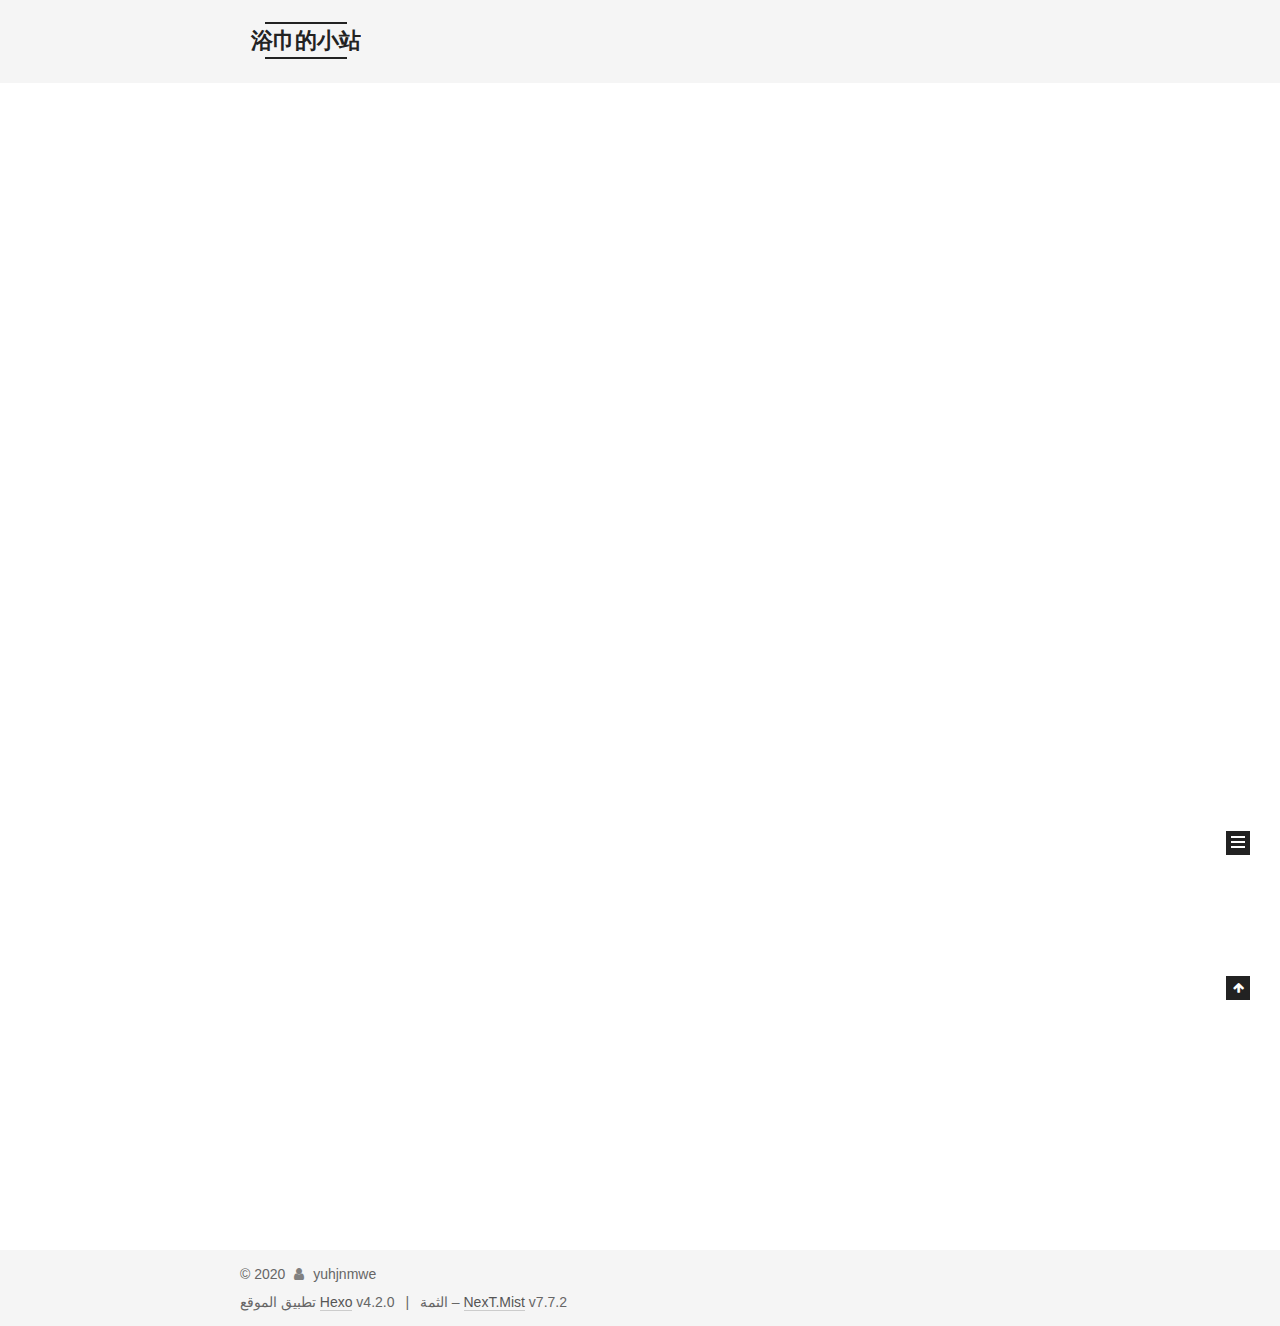
==== commit 7079bcd8: "Site updated: 2020-03-12 00:24:29" ====
--- a/index.html
+++ b/index.html
@@ -1,5 +1,5 @@
 <!DOCTYPE html>
-<html lang="en">
+<html lang="zh-Hans">
 <head>
   <meta charset="UTF-8">
 <meta name="viewport" content="width=device-width, initial-scale=1, maximum-scale=2">
@@ -17,15 +17,16 @@
 
 <script id="hexo-configurations">
     var NexT = window.NexT || {};
-    var CONFIG = {"hostname":"yuhjnmwe.github.io","root":"/","scheme":"Muse","version":"7.7.2","exturl":false,"sidebar":{"position":"left","display":"post","padding":18,"offset":12,"onmobile":false},"copycode":{"enable":false,"show_result":false,"style":null},"back2top":{"enable":true,"sidebar":false,"scrollpercent":false},"bookmark":{"enable":false,"color":"#222","save":"auto"},"fancybox":false,"mediumzoom":false,"lazyload":false,"pangu":false,"comments":{"style":"tabs","active":null,"storage":true,"lazyload":false,"nav":null},"algolia":{"hits":{"per_page":10},"labels":{"input_placeholder":"Search for Posts","hits_empty":"We didn't find any results for the search: ${query}","hits_stats":"${hits} results found in ${time} ms"}},"localsearch":{"enable":false,"trigger":"auto","top_n_per_article":1,"unescape":false,"preload":false},"motion":{"enable":true,"async":false,"transition":{"post_block":"fadeIn","post_header":"slideDownIn","post_body":"slideDownIn","coll_header":"slideLeftIn","sidebar":"slideUpIn"}}};
+    var CONFIG = {"hostname":"yuhjnmwe.github.io","root":"/","scheme":"Mist","version":"7.7.2","exturl":false,"sidebar":{"position":"right","display":"post","padding":18,"offset":12,"onmobile":false},"copycode":{"enable":false,"show_result":false,"style":null},"back2top":{"enable":true,"sidebar":false,"scrollpercent":false},"bookmark":{"enable":false,"color":"#222","save":"auto"},"fancybox":false,"mediumzoom":false,"lazyload":false,"pangu":false,"comments":{"style":"tabs","active":null,"storage":true,"lazyload":false,"nav":null},"algolia":{"hits":{"per_page":10},"labels":{"input_placeholder":"Search for Posts","hits_empty":"We didn't find any results for the search: ${query}","hits_stats":"${hits} results found in ${time} ms"}},"localsearch":{"enable":false,"trigger":"auto","top_n_per_article":1,"unescape":false,"preload":false},"motion":{"enable":true,"async":false,"transition":{"post_block":"fadeIn","post_header":"slideDownIn","post_body":"slideDownIn","coll_header":"slideLeftIn","sidebar":"slideUpIn"}}};
   </script>
 
-  <meta property="og:type" content="website">
-<meta property="og:title" content="Hexo">
+  <meta name="description" content="乡为身死而不受,今为男子之美而为之">
+<meta property="og:type" content="website">
+<meta property="og:title" content="浴巾的小站">
 <meta property="og:url" content="http://yuhjnmwe.github.io/index.html">
-<meta property="og:site_name" content="Hexo">
-<meta property="og:locale" content="en_US">
-<meta property="article:author" content="John Doe">
+<meta property="og:site_name" content="浴巾的小站">
+<meta property="og:description" content="乡为身死而不受,今为男子之美而为之">
+<meta property="article:author" content="yuhjnmwe">
 <meta name="twitter:card" content="summary">
 
 <link rel="canonical" href="http://yuhjnmwe.github.io/">
@@ -40,7 +41,7 @@
   };
 </script>
 
-  <title>Hexo</title>
+  <title>浴巾的小站</title>
   
 
 
@@ -80,7 +81,7 @@
     <header class="header" itemscope itemtype="http://schema.org/WPHeader">
       <div class="header-inner"><div class="site-brand-container">
   <div class="site-nav-toggle">
-    <div class="toggle" aria-label="Toggle navigation bar">
+    <div class="toggle" aria-label="تشغيل شريط التصفح">
       <span class="toggle-line toggle-line-first"></span>
       <span class="toggle-line toggle-line-middle"></span>
       <span class="toggle-line toggle-line-last"></span>
@@ -92,7 +93,7 @@
     <div>
       <a href="/" class="brand" rel="start">
         <span class="logo-line-before"><i></i></span>
-        <span class="site-title">Hexo</span>
+        <span class="site-title">浴巾的小站</span>
         <span class="logo-line-after"><i></i></span>
       </a>
     </div>
@@ -115,7 +116,7 @@
   </li>
         <li class="menu-item menu-item-archives">
 
-    <a href="/archives/" rel="section"><i class="fa fa-fw fa-archive"></i>Archives</a>
+    <a href="/archives/" rel="section"><i class="fa fa-fw fa-archive"></i>الأرشيفات</a>
 
   </li>
   </ul>
@@ -143,17 +144,17 @@
         
   
   
-  <article itemscope itemtype="http://schema.org/Article" class="post-block home" lang="en">
+  <article itemscope itemtype="http://schema.org/Article" class="post-block home" lang="zh-Hans">
     <link itemprop="mainEntityOfPage" href="http://yuhjnmwe.github.io/2020/03/11/hello-world/">
 
     <span hidden itemprop="author" itemscope itemtype="http://schema.org/Person">
       <meta itemprop="image" content="/images/avatar.gif">
-      <meta itemprop="name" content="John Doe">
-      <meta itemprop="description" content="">
+      <meta itemprop="name" content="yuhjnmwe">
+      <meta itemprop="description" content="乡为身死而不受,今为男子之美而为之">
     </span>
 
     <span hidden itemprop="publisher" itemscope itemtype="http://schema.org/Organization">
-      <meta itemprop="name" content="Hexo">
+      <meta itemprop="name" content="浴巾的小站">
     </span>
       <header class="post-header">
         <h1 class="post-title" itemprop="name headline">
@@ -166,9 +167,9 @@
               <span class="post-meta-item-icon">
                 <i class="fa fa-calendar-o"></i>
               </span>
-              <span class="post-meta-item-text">Posted on</span>
-
-              <time title="Created: 2020-03-11 09:07:25" itemprop="dateCreated datePublished" datetime="2020-03-11T09:07:25+08:00">2020-03-11</time>
+              <span class="post-meta-item-text">نُشر في</span>
+
+              <time title="أُنشأ: 2020-03-11 09:07:25" itemprop="dateCreated datePublished" datetime="2020-03-11T09:07:25+08:00">2020-03-11</time>
             </span>
 
           
@@ -255,10 +256,10 @@
 
       <ul class="sidebar-nav motion-element">
         <li class="sidebar-nav-toc">
-          Table of Contents
+          المحتويات
         </li>
         <li class="sidebar-nav-overview">
-          Overview
+          عام
         </li>
       </ul>
 
@@ -269,8 +270,8 @@
 
       <div class="site-overview-wrap sidebar-panel">
         <div class="site-author motion-element" itemprop="author" itemscope itemtype="http://schema.org/Person">
-  <p class="site-author-name" itemprop="name">John Doe</p>
-  <div class="site-description" itemprop="description"></div>
+  <p class="site-author-name" itemprop="name">yuhjnmwe</p>
+  <div class="site-description" itemprop="description">乡为身死而不受,今为男子之美而为之</div>
 </div>
 <div class="site-state-wrap motion-element">
   <nav class="site-state">
@@ -278,7 +279,7 @@
           <a href="/archives/">
         
           <span class="site-state-item-count">1</span>
-          <span class="site-state-item-name">posts</span>
+          <span class="site-state-item-name">المقالات</span>
         </a>
       </div>
   </nav>
@@ -307,12 +308,12 @@
   <span class="with-love">
     <i class="fa fa-user"></i>
   </span>
-  <span class="author" itemprop="copyrightHolder">John Doe</span>
-</div>
-  <div class="powered-by">Powered by <a href="https://hexo.io/" class="theme-link" rel="noopener" target="_blank">Hexo</a> v4.2.0
+  <span class="author" itemprop="copyrightHolder">yuhjnmwe</span>
+</div>
+  <div class="powered-by">تطبيق الموقع <a href="https://hexo.io/" class="theme-link" rel="noopener" target="_blank">Hexo</a> v4.2.0
   </div>
   <span class="post-meta-divider">|</span>
-  <div class="theme-info">Theme – <a href="https://muse.theme-next.org/" class="theme-link" rel="noopener" target="_blank">NexT.Muse</a> v7.7.2
+  <div class="theme-info">الثمة – <a href="https://mist.theme-next.org/" class="theme-link" rel="noopener" target="_blank">NexT.Mist</a> v7.7.2
   </div>
 
         
--- a/css/main.css
+++ b/css/main.css
@@ -1,15 +1,15 @@
 :root {
   --body-bg-color: #fff;
-  --content-bg-color: #fff;
+  --content-bg-color: #f5f5f5;
   --card-bg-color: #f5f5f5;
   --text-color: #555;
   --link-color: #555;
   --link-hover-color: #222;
-  --brand-color: #fff;
-  --brand-hover-color: #fff;
+  --brand-color: #222;
+  --brand-hover-color: #222;
   --table-row-odd-bg-color: #f9f9f9;
   --table-row-hover-bg-color: #f5f5f5;
-  --menu-item-bg-color: #f5f5f5;
+  --menu-item-bg-color: #ddd;
 }
 html {
   line-height: 1.15; /* 1 */
@@ -214,7 +214,7 @@
 }
 a,
 span.exturl {
-  border-bottom: 1px solid #999;
+  border-bottom: 1px solid #ccc;
   color: var(--link-color);
   outline: 0;
   text-decoration: none;
@@ -305,10 +305,10 @@
   border-bottom-width: 1px;
 }
 .btn {
-  background: #222;
-  border: 2px solid #222;
+  background: transparent;
+  border: 2px solid var(--link-color);
   border-radius: 0;
-  color: #fff;
+  color: var(--link-color);
   display: inline-block;
   font-size: 0.875em;
   line-height: 2;
@@ -320,9 +320,9 @@
   transition-timing-function: ease-in-out;
 }
 .btn:hover {
-  background: #fff;
-  border-color: #222;
-  color: #222;
+  background: transparent;
+  border-color: var(--link-hover-color);
+  color: var(--link-hover-color);
 }
 .btn + .btn {
   margin: 0 0 8px 8px;
@@ -349,31 +349,28 @@
   margin-top: 3px;
 }
 .toggle.toggle-arrow .toggle-line-first {
-  left: 50%;
   top: 2px;
+  transform: rotate(-45deg);
+  width: 50%;
+}
+.toggle.toggle-arrow .toggle-line-middle {
+  width: 90%;
+}
+.toggle.toggle-arrow .toggle-line-last {
+  top: -2px;
   transform: rotate(45deg);
   width: 50%;
 }
-.toggle.toggle-arrow .toggle-line-middle {
-  left: 2px;
-  width: 90%;
-}
-.toggle.toggle-arrow .toggle-line-last {
-  left: 50%;
-  top: -2px;
+.toggle.toggle-close .toggle-line-first {
+  top: 5px;
   transform: rotate(-45deg);
-  width: 50%;
-}
-.toggle.toggle-close .toggle-line-first {
-  transform: rotate(-45deg);
-  top: 5px;
 }
 .toggle.toggle-close .toggle-line-middle {
   opacity: 0;
 }
 .toggle.toggle-close .toggle-line-last {
+  top: -5px;
   transform: rotate(45deg);
-  top: -5px;
 }
 .highlight,
 pre {
@@ -894,9 +891,9 @@
   margin: 0.1em 0.2em;
 }
 .comment-button-group .comment-button.active {
-  background: #fff;
-  border-color: #222;
-  color: #222;
+  background: transparent;
+  border-color: var(--link-hover-color);
+  color: var(--link-hover-color);
 }
 .comment-position {
   display: none;
@@ -961,7 +958,7 @@
 }
 .site-meta {
   flex-grow: 1;
-  text-align: center;
+  text-align: left;
 }
 @media (max-width: 767px) {
   .site-meta {
@@ -1162,7 +1159,7 @@
 }
 .links-of-author a::before,
 .links-of-author span.exturl::before {
-  background: #ee7cff;
+  background: #ff5247;
   border-radius: 50%;
   content: ' ';
   display: inline-block;
@@ -2120,129 +2117,228 @@
 .tag-cloud a:hover {
   color: #222 !important;
 }
+hr {
+  height: 2px;
+  margin: 20px 0;
+}
+.btn {
+  padding: 0 10px;
+}
+.headband {
+  display: none;
+}
+.main-inner {
+  padding-bottom: 80px;
+}
 @media (max-width: 767px) {
-  .header-inner,
-  .main-inner,
+  .main-inner {
+    width: auto;
+  }
+}
+.content {
+  padding-top: 80px;
+}
+@media (max-width: 767px) {
+  .content {
+    padding-top: 60px;
+  }
+}
+.pagination {
+  margin: 120px 0 0;
+  text-align: left;
+}
+@media (max-width: 767px) {
+  .pagination {
+    margin: 80px 10px 0;
+    text-align: center;
+  }
+}
+.footer {
+  background: #f5f5f5;
+  color: #666;
+  padding: 10px 0;
+}
+.footer-inner {
+  text-align: left;
+}
+@media (max-width: 767px) {
   .footer-inner {
+    text-align: center;
     width: auto;
   }
 }
+.header {
+  background: var(--content-bg-color);
+}
 .header-inner {
-  padding-top: 100px;
+  align-items: center;
+  display: flex;
+  padding: 20px 0;
 }
 @media (max-width: 767px) {
   .header-inner {
-    padding-top: 50px;
-  }
-}
-.main-inner {
-  padding-bottom: 60px;
-}
-.content {
-  padding-top: 70px;
+    display: block;
+    padding: 10px 0;
+    width: auto;
+  }
+}
+.site-meta {
+  line-height: normal;
+}
+.site-meta .brand {
+  padding: 2px 1px;
 }
 @media (max-width: 767px) {
-  .content {
-    padding-top: 35px;
-  }
-}
-embed {
+  .site-meta .brand {
+    display: block;
+  }
+}
+.site-meta .site-title {
+  font-weight: bolder;
+}
+.logo-line-before,
+.logo-line-after {
   display: block;
-  margin: 0 auto 25px auto;
-}
-.custom-logo .site-meta-headline {
-  text-align: center;
-}
-.custom-logo .site-title {
-  color: #222;
-  margin: 10px auto 0;
-}
-.custom-logo .site-title a {
-  border: 0;
-}
-.custom-logo-image {
-  background: #fff;
   margin: 0 auto;
-  max-width: 150px;
-  padding: 5px;
-}
-.brand {
-  background: #222;
+  overflow: hidden;
+  width: 75%;
+}
+@media (max-width: 767px) {
+  .logo-line-before,
+  .logo-line-after {
+    display: none;
+  }
+}
+.logo-line-before i,
+.logo-line-after i {
+  background: var(--brand-color);
+  display: block;
+  height: 2px;
+  position: relative;
+}
+.use-motion .logo-line-before i {
+  left: -100%;
+}
+.use-motion .logo-line-after i {
+  right: -100%;
+}
+.site-subtitle {
+  display: none;
+}
+.site-nav {
+  flex-grow: 1;
 }
 @media (max-width: 767px) {
   .site-nav {
-    border-bottom: 1px solid #ddd;
-    border-top: 1px solid #ddd;
-    left: 0;
-    margin: 0;
-    padding: 0;
-    width: 100%;
-  }
-}
-@media (max-width: 767px) {
-  .menu {
-    text-align: left;
-  }
-}
-.menu-item-active a,
-.menu .menu-item a:hover,
-.menu .menu-item span.exturl:hover {
-  background: transparent;
-  border-bottom: 1px solid var(--link-hover-color) !important;
-}
-@media (max-width: 767px) {
-  .menu-item-active a,
-  .menu .menu-item a:hover,
-  .menu .menu-item span.exturl:hover {
-    border-bottom: 1px dotted #ddd !important;
-  }
+    padding: 10px 10px 0;
+  }
+}
+.menu {
+  margin: 0;
+}
+.menu .menu-item {
+  margin: 0;
 }
 @media (max-width: 767px) {
   .menu .menu-item {
-    margin: 0 10px;
+    margin-top: 5px;
   }
 }
 .menu .menu-item a,
 .menu .menu-item span.exturl {
-  border-bottom: 1px solid transparent;
+  border-radius: 2px;
+  padding: 0 10px;
+  transition-property: background;
 }
 @media (max-width: 767px) {
   .menu .menu-item a,
   .menu .menu-item span.exturl {
-    padding: 5px 10px;
-  }
-}
-@media (min-width: 768px) and (max-width: 991px) {
-  .menu .menu-item .fa {
-    display: block;
-    line-height: 2;
-    margin-right: 0;
-    width: 100%;
-  }
-}
-@media (min-width: 992px) {
-  .menu .menu-item .fa {
-    display: block;
-    line-height: 2;
-    margin-right: 0;
-    width: 100%;
+    text-align: left;
   }
 }
 .menu .menu-item .badge {
-  background: #eee;
+  background: #fff;
+  border-radius: 10px;
+  color: #555;
   padding: 1px 4px;
-}
-.sub-menu {
-  margin: 10px 0;
-}
-.sub-menu .menu-item {
-  display: inline-block;
+  text-shadow: 1px 1px 0 rgba(0,0,0,0.1);
+}
+.posts-expand {
+  padding-top: 0;
+}
+.posts-expand .home .post-title,
+.posts-expand .home .post-meta {
+  text-align: left;
+}
+@media (max-width: 767px) {
+  .posts-expand .home .post-title,
+  .posts-expand .home .post-meta {
+    text-align: center;
+  }
+}
+.posts-expand .home .post-meta {
+  margin: 5px 0 20px 0;
+}
+.posts-expand .post-eof {
+  display: none;
+}
+.posts-expand .post-block:not(:first-child) {
+  margin-top: 120px;
+}
+.posts-expand .post-title,
+.posts-expand .post-meta {
+  text-align: center;
+}
+.posts-expand .post-body img {
+  margin-left: 0;
+}
+.posts-expand .post-tags {
+  text-align: left;
+}
+.posts-expand .post-tags a {
+  background: #f5f5f5;
+  border-bottom: none;
+  padding: 1px 5px;
+}
+.posts-expand .post-tags a:hover {
+  background: #ccc;
+}
+.posts-expand .post-nav {
+  margin-top: 40px;
+}
+.post-button {
+  margin-top: 20px;
+  text-align: left;
+}
+.post-button .btn {
+  background: none;
+  border: 0;
+  border-bottom: 2px solid var(--link-color);
+  padding: 0;
+  transition-property: border;
+}
+.post-button .btn:hover {
+  border-bottom-color: var(--link-hover-color);
 }
 .sidebar {
-  left: -320px;
+  right: -320px;
 }
 .sidebar.sidebar-active {
-  left: 0;
+  right: 0;
+}
+.sidebar-toggle,
+.back-to-top {
+  left: auto;
+  right: 30px;
+}
+@media (max-width: 991px) {
+  .sidebar-toggle,
+  .back-to-top {
+    right: 20px;
+  }
+}
+.book-mark-link {
+  left: 30px;
 }
 .sidebar {
   width: 320px;
@@ -2273,3 +2369,9 @@
   text-overflow: ellipsis;
   white-space: nowrap;
 }
+.sub-menu {
+  margin: 10px 0;
+}
+.sub-menu .menu-item {
+  display: inline-block;
+}
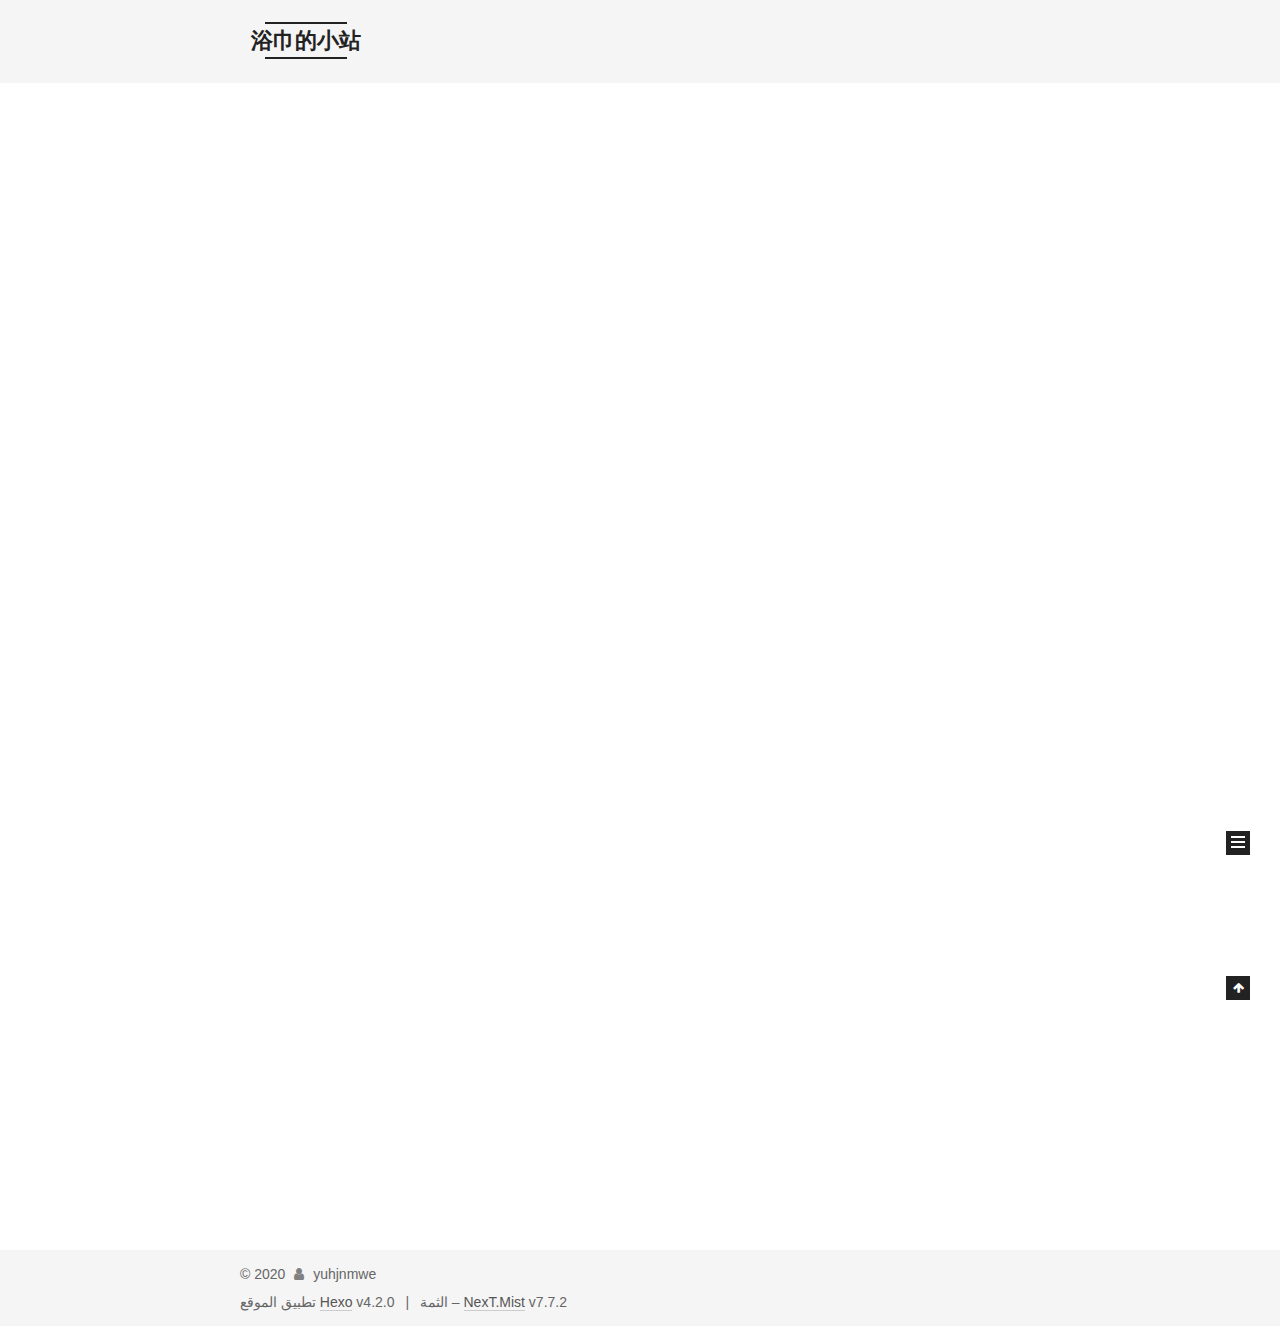
==== commit 502c80aa: "Site updated: 2020-03-12 00:51:37" ====
--- a/index.html
+++ b/index.html
@@ -13,7 +13,7 @@
 <link rel="stylesheet" href="/css/main.css">
 
 
-<link rel="stylesheet" href="/lib/font-awesome/css/font-awesome.min.css">
+<link rel="stylesheet" href="/libs/font-awesome/css/font-awesome.min.css">
 
 <script id="hexo-configurations">
     var NexT = window.NexT || {};
@@ -330,9 +330,9 @@
   </div>
 
   
-  <script src="/lib/anime.min.js"></script>
-  <script src="/lib/velocity/velocity.min.js"></script>
-  <script src="/lib/velocity/velocity.ui.min.js"></script>
+  <script src="/libs/anime.min.js"></script>
+  <script src="/libs/velocity/velocity.min.js"></script>
+  <script src="/libs/velocity/velocity.ui.min.js"></script>
 
 <script src="/js/utils.js"></script>
 
--- a/css/main.css
+++ b/css/main.css
@@ -1159,7 +1159,7 @@
 }
 .links-of-author a::before,
 .links-of-author span.exturl::before {
-  background: #ff5247;
+  background: #c6ff41;
   border-radius: 50%;
   content: ' ';
   display: inline-block;
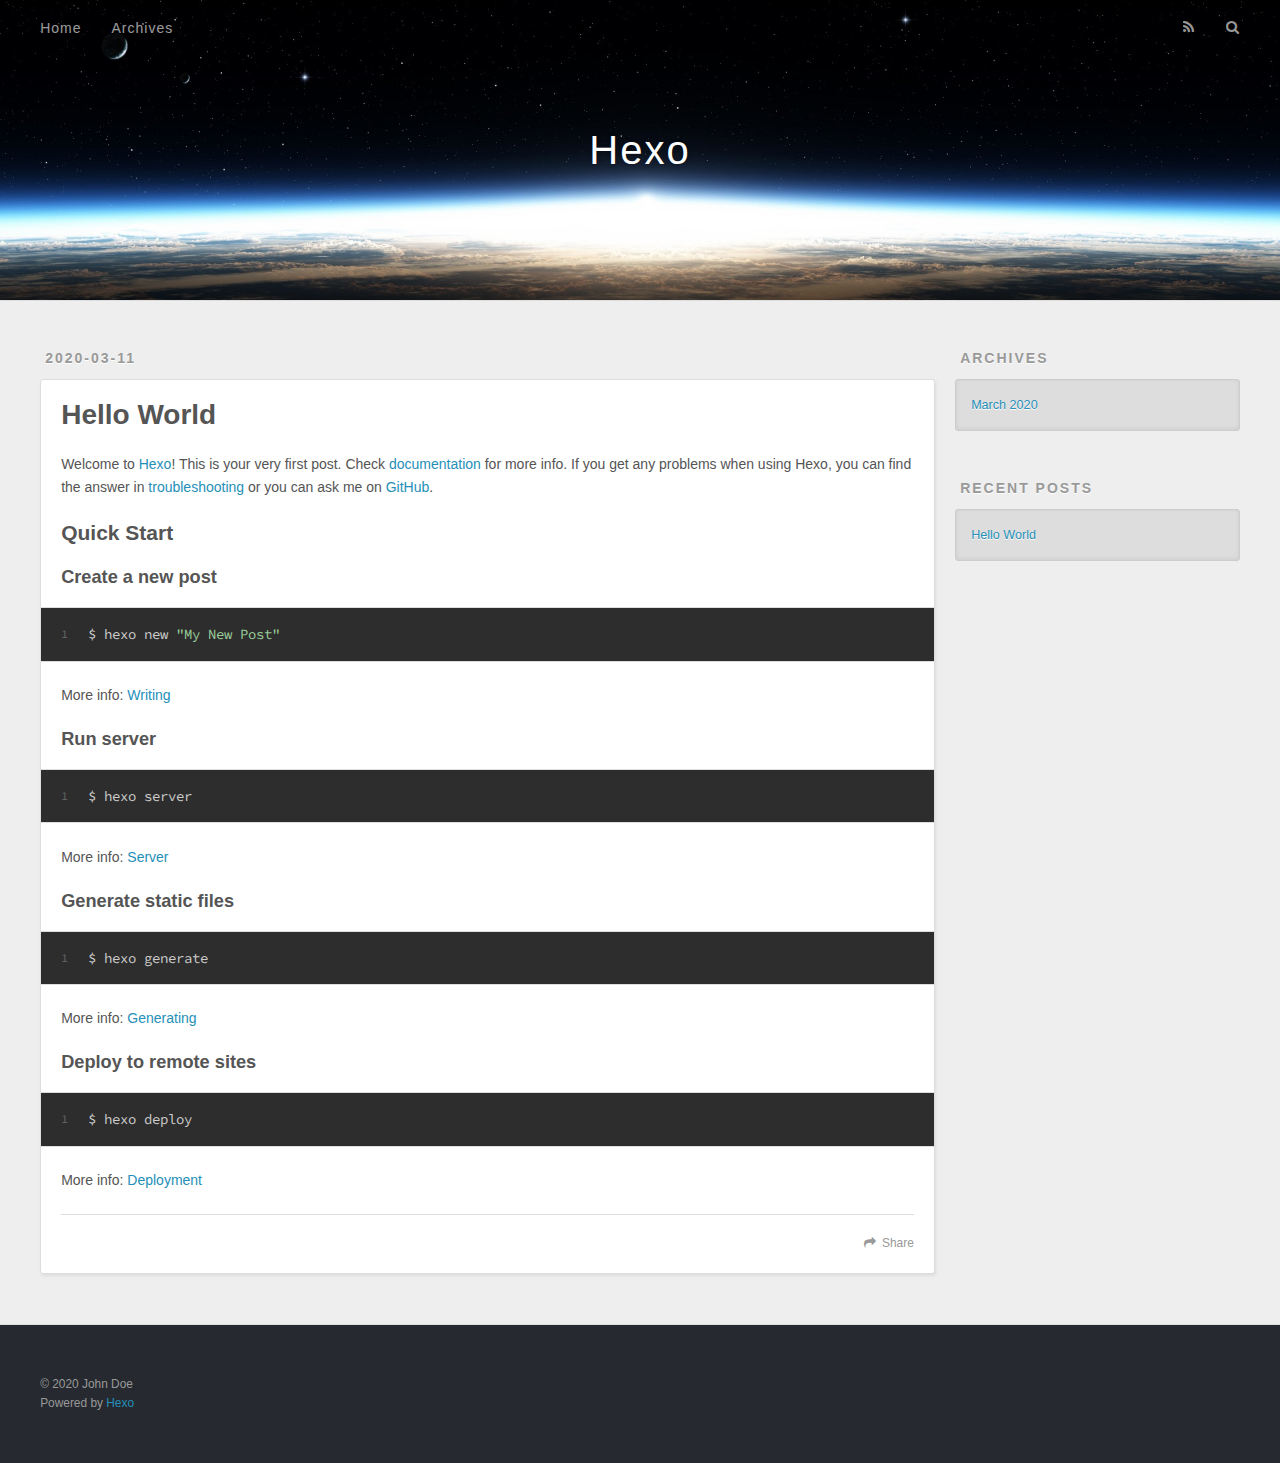
==== commit 51c42936: "Site updated: 2020-03-12 03:38:36" ====
--- a/index.html
+++ b/index.html
@@ -1,189 +1,92 @@
 <!DOCTYPE html>
-<html lang="zh-Hans">
+<html>
 <head>
-  <meta charset="UTF-8">
-<meta name="viewport" content="width=device-width, initial-scale=1, maximum-scale=2">
-<meta name="theme-color" content="#222">
-<meta name="generator" content="Hexo 4.2.0">
-  <link rel="apple-touch-icon" sizes="180x180" href="/images/apple-touch-icon-next.png">
-  <link rel="icon" type="image/png" sizes="32x32" href="/images/favicon-32x32-next.png">
-  <link rel="icon" type="image/png" sizes="16x16" href="/images/favicon-16x16-next.png">
-  <link rel="mask-icon" href="/images/logo.svg" color="#222">
-
-<link rel="stylesheet" href="/css/main.css">
-
-
-<link rel="stylesheet" href="/libs/font-awesome/css/font-awesome.min.css">
-
-<script id="hexo-configurations">
-    var NexT = window.NexT || {};
-    var CONFIG = {"hostname":"yuhjnmwe.github.io","root":"/","scheme":"Mist","version":"7.7.2","exturl":false,"sidebar":{"position":"right","display":"post","padding":18,"offset":12,"onmobile":false},"copycode":{"enable":false,"show_result":false,"style":null},"back2top":{"enable":true,"sidebar":false,"scrollpercent":false},"bookmark":{"enable":false,"color":"#222","save":"auto"},"fancybox":false,"mediumzoom":false,"lazyload":false,"pangu":false,"comments":{"style":"tabs","active":null,"storage":true,"lazyload":false,"nav":null},"algolia":{"hits":{"per_page":10},"labels":{"input_placeholder":"Search for Posts","hits_empty":"We didn't find any results for the search: ${query}","hits_stats":"${hits} results found in ${time} ms"}},"localsearch":{"enable":false,"trigger":"auto","top_n_per_article":1,"unescape":false,"preload":false},"motion":{"enable":true,"async":false,"transition":{"post_block":"fadeIn","post_header":"slideDownIn","post_body":"slideDownIn","coll_header":"slideLeftIn","sidebar":"slideUpIn"}}};
-  </script>
-
-  <meta name="description" content="乡为身死而不受,今为男子之美而为之">
-<meta property="og:type" content="website">
-<meta property="og:title" content="浴巾的小站">
-<meta property="og:url" content="http://yuhjnmwe.github.io/index.html">
-<meta property="og:site_name" content="浴巾的小站">
-<meta property="og:description" content="乡为身死而不受,今为男子之美而为之">
-<meta property="article:author" content="yuhjnmwe">
-<meta name="twitter:card" content="summary">
-
-<link rel="canonical" href="http://yuhjnmwe.github.io/">
-
-
-<script id="page-configurations">
-  // https://hexo.io/docs/variables.html
-  CONFIG.page = {
-    sidebar: "",
-    isHome : true,
-    isPost : false
-  };
-</script>
-
-  <title>浴巾的小站</title>
+  <meta charset="utf-8">
   
 
+  
+  <title>Hexo</title>
+  <meta name="viewport" content="width=device-width, initial-scale=1, maximum-scale=1">
+  <meta property="og:type" content="website">
+<meta property="og:title" content="Hexo">
+<meta property="og:url" content="http://yuhjnmwe.github.io/index.html">
+<meta property="og:site_name" content="Hexo">
+<meta property="og:locale" content="en_US">
+<meta property="article:author" content="John Doe">
+<meta name="twitter:card" content="summary">
+  
+    <link rel="alternate" href="/atom.xml" title="Hexo" type="application/atom+xml">
+  
+  
+    <link rel="icon" href="/favicon.png">
+  
+  
+    <link href="//fonts.googleapis.com/css?family=Source+Code+Pro" rel="stylesheet" type="text/css">
+  
+  
+<link rel="stylesheet" href="/css/style.css">
 
+<meta name="generator" content="Hexo 4.2.0"></head>
 
-
-
-
-  <noscript>
-  <style>
-  .use-motion .brand,
-  .use-motion .menu-item,
-  .sidebar-inner,
-  .use-motion .post-block,
-  .use-motion .pagination,
-  .use-motion .comments,
-  .use-motion .post-header,
-  .use-motion .post-body,
-  .use-motion .collection-header { opacity: initial; }
-
-  .use-motion .site-title,
-  .use-motion .site-subtitle {
-    opacity: initial;
-    top: initial;
-  }
-
-  .use-motion .logo-line-before i { left: initial; }
-  .use-motion .logo-line-after i { right: initial; }
-  </style>
-</noscript>
-
-</head>
-
-<body itemscope itemtype="http://schema.org/WebPage">
-  <div class="container use-motion">
-    <div class="headband"></div>
-
-    <header class="header" itemscope itemtype="http://schema.org/WPHeader">
-      <div class="header-inner"><div class="site-brand-container">
-  <div class="site-nav-toggle">
-    <div class="toggle" aria-label="تشغيل شريط التصفح">
-      <span class="toggle-line toggle-line-first"></span>
-      <span class="toggle-line toggle-line-middle"></span>
-      <span class="toggle-line toggle-line-last"></span>
+<body>
+  <div id="container">
+    <div id="wrap">
+      <header id="header">
+  <div id="banner"></div>
+  <div id="header-outer" class="outer">
+    <div id="header-title" class="inner">
+      <h1 id="logo-wrap">
+        <a href="/" id="logo">Hexo</a>
+      </h1>
+      
+    </div>
+    <div id="header-inner" class="inner">
+      <nav id="main-nav">
+        <a id="main-nav-toggle" class="nav-icon"></a>
+        
+          <a class="main-nav-link" href="/">Home</a>
+        
+          <a class="main-nav-link" href="/archives">Archives</a>
+        
+      </nav>
+      <nav id="sub-nav">
+        
+          <a id="nav-rss-link" class="nav-icon" href="/atom.xml" title="RSS Feed"></a>
+        
+        <a id="nav-search-btn" class="nav-icon" title="Search"></a>
+      </nav>
+      <div id="search-form-wrap">
+        <form action="//google.com/search" method="get" accept-charset="UTF-8" class="search-form"><input type="search" name="q" class="search-form-input" placeholder="Search"><button type="submit" class="search-form-submit">&#xF002;</button><input type="hidden" name="sitesearch" value="http://yuhjnmwe.github.io"></form>
+      </div>
     </div>
   </div>
-
-  <div class="site-meta">
-
-    <div>
-      <a href="/" class="brand" rel="start">
-        <span class="logo-line-before"><i></i></span>
-        <span class="site-title">浴巾的小站</span>
-        <span class="logo-line-after"><i></i></span>
-      </a>
-    </div>
+</header>
+      <div class="outer">
+        <section id="main">
+  
+    <article id="post-hello-world" class="article article-type-post" itemscope itemprop="blogPost">
+  <div class="article-meta">
+    <a href="/2020/03/11/hello-world/" class="article-date">
+  <time datetime="2020-03-11T01:07:25.078Z" itemprop="datePublished">2020-03-11</time>
+</a>
+    
   </div>
-
-  <div class="site-nav-right">
-    <div class="toggle popup-trigger">
-    </div>
-  </div>
-</div>
-
-
-<nav class="site-nav">
-  
-  <ul id="menu" class="menu">
-        <li class="menu-item menu-item-home">
-
-    <a href="/" rel="section"><i class="fa fa-fw fa-home"></i>Home</a>
-
-  </li>
-        <li class="menu-item menu-item-archives">
-
-    <a href="/archives/" rel="section"><i class="fa fa-fw fa-archive"></i>الأرشيفات</a>
-
-  </li>
-  </ul>
-
-</nav>
-</div>
-    </header>
-
+  <div class="article-inner">
     
-  <div class="back-to-top">
-    <i class="fa fa-arrow-up"></i>
-    <span>0%</span>
-  </div>
-
-
-    <main class="main">
-      <div class="main-inner">
-        <div class="content-wrap">
-          
-
-          <div class="content">
-            
-
-  <div class="posts-expand">
+    
+      <header class="article-header">
         
   
+    <h1 itemprop="name">
+      <a class="article-title" href="/2020/03/11/hello-world/">Hello World</a>
+    </h1>
   
-  <article itemscope itemtype="http://schema.org/Article" class="post-block home" lang="zh-Hans">
-    <link itemprop="mainEntityOfPage" href="http://yuhjnmwe.github.io/2020/03/11/hello-world/">
 
-    <span hidden itemprop="author" itemscope itemtype="http://schema.org/Person">
-      <meta itemprop="image" content="/images/avatar.gif">
-      <meta itemprop="name" content="yuhjnmwe">
-      <meta itemprop="description" content="乡为身死而不受,今为男子之美而为之">
-    </span>
-
-    <span hidden itemprop="publisher" itemscope itemtype="http://schema.org/Organization">
-      <meta itemprop="name" content="浴巾的小站">
-    </span>
-      <header class="post-header">
-        <h1 class="post-title" itemprop="name headline">
-          
-            <a href="/2020/03/11/hello-world/" class="post-title-link" itemprop="url">Hello World</a>
-        </h1>
-
-        <div class="post-meta">
-            <span class="post-meta-item">
-              <span class="post-meta-item-icon">
-                <i class="fa fa-calendar-o"></i>
-              </span>
-              <span class="post-meta-item-text">نُشر في</span>
-
-              <time title="أُنشأ: 2020-03-11 09:07:25" itemprop="dateCreated datePublished" datetime="2020-03-11T09:07:25+08:00">2020-03-11</time>
-            </span>
-
-          
-
-        </div>
       </header>
-
     
-    
-    
-    <div class="post-body" itemprop="articleBody">
-
+    <div class="article-entry" itemprop="articleBody">
       
-          <p>Welcome to <a href="https://hexo.io/" target="_blank" rel="noopener">Hexo</a>! This is your very first post. Check <a href="https://hexo.io/docs/" target="_blank" rel="noopener">documentation</a> for more info. If you get any problems when using Hexo, you can find the answer in <a href="https://hexo.io/docs/troubleshooting.html" target="_blank" rel="noopener">troubleshooting</a> or you can ask me on <a href="https://github.com/hexojs/hexo/issues" target="_blank" rel="noopener">GitHub</a>.</p>
+        <p>Welcome to <a href="https://hexo.io/" target="_blank" rel="noopener">Hexo</a>! This is your very first post. Check <a href="https://hexo.io/docs/" target="_blank" rel="noopener">documentation</a> for more info. If you get any problems when using Hexo, you can find the answer in <a href="https://hexo.io/docs/troubleshooting.html" target="_blank" rel="noopener">troubleshooting</a> or you can ask me on <a href="https://github.com/hexojs/hexo/issues" target="_blank" rel="noopener">GitHub</a>.</p>
 <h2 id="Quick-Start"><a href="#Quick-Start" class="headerlink" title="Quick Start"></a>Quick Start</h2><h3 id="Create-a-new-post"><a href="#Create-a-new-post" class="headerlink" title="Create a new post"></a>Create a new post</h3><figure class="highlight bash"><table><tr><td class="gutter"><pre><span class="line">1</span><br></pre></td><td class="code"><pre><span class="line">$ hexo new <span class="string">"My New Post"</span></span><br></pre></td></tr></table></figure>
 
 <p>More info: <a href="https://hexo.io/docs/writing.html" target="_blank" rel="noopener">Writing</a></p>
@@ -199,173 +102,95 @@
 
       
     </div>
-
-    
-    
-    
-      <footer class="post-footer">
-        <div class="post-eof"></div>
-      </footer>
-  </article>
-  
-  
-  
-
-  </div>
-
-  
-
-
-
-          </div>
-          
-
-<script>
-  window.addEventListener('tabs:register', () => {
-    let { activeClass } = CONFIG.comments;
-    if (CONFIG.comments.storage) {
-      activeClass = localStorage.getItem('comments_active') || activeClass;
-    }
-    if (activeClass) {
-      let activeTab = document.querySelector(`a[href="#comment-${activeClass}"]`);
-      if (activeTab) {
-        activeTab.click();
-      }
-    }
-  });
-  if (CONFIG.comments.storage) {
-    window.addEventListener('tabs:click', event => {
-      if (!event.target.matches('.tabs-comment .tab-content .tab-pane')) return;
-      let commentClass = event.target.classList[1];
-      localStorage.setItem('comments_active', commentClass);
-    });
-  }
-</script>
-
-        </div>
-          
-  
-  <div class="toggle sidebar-toggle">
-    <span class="toggle-line toggle-line-first"></span>
-    <span class="toggle-line toggle-line-middle"></span>
-    <span class="toggle-line toggle-line-last"></span>
-  </div>
-
-  <aside class="sidebar">
-    <div class="sidebar-inner">
-
-      <ul class="sidebar-nav motion-element">
-        <li class="sidebar-nav-toc">
-          المحتويات
-        </li>
-        <li class="sidebar-nav-overview">
-          عام
-        </li>
-      </ul>
-
-      <!--noindex-->
-      <div class="post-toc-wrap sidebar-panel">
-      </div>
-      <!--/noindex-->
-
-      <div class="site-overview-wrap sidebar-panel">
-        <div class="site-author motion-element" itemprop="author" itemscope itemtype="http://schema.org/Person">
-  <p class="site-author-name" itemprop="name">yuhjnmwe</p>
-  <div class="site-description" itemprop="description">乡为身死而不受,今为男子之美而为之</div>
-</div>
-<div class="site-state-wrap motion-element">
-  <nav class="site-state">
-      <div class="site-state-item site-state-posts">
-          <a href="/archives/">
-        
-          <span class="site-state-item-count">1</span>
-          <span class="site-state-item-name">المقالات</span>
-        </a>
-      </div>
-  </nav>
-</div>
-
-
-
-      </div>
-
-    </div>
-  </aside>
-  <div id="sidebar-dimmer"></div>
-
-
-      </div>
-    </main>
-
-    <footer class="footer">
-      <div class="footer-inner">
-        
-
-<div class="copyright">
-  
-  &copy; 
-  <span itemprop="copyrightYear">2020</span>
-  <span class="with-love">
-    <i class="fa fa-user"></i>
-  </span>
-  <span class="author" itemprop="copyrightHolder">yuhjnmwe</span>
-</div>
-  <div class="powered-by">تطبيق الموقع <a href="https://hexo.io/" class="theme-link" rel="noopener" target="_blank">Hexo</a> v4.2.0
-  </div>
-  <span class="post-meta-divider">|</span>
-  <div class="theme-info">الثمة – <a href="https://mist.theme-next.org/" class="theme-link" rel="noopener" target="_blank">NexT.Mist</a> v7.7.2
-  </div>
-
-        
-
-
-
-
-
-
-
-
-      </div>
+    <footer class="article-footer">
+      <a data-url="http://yuhjnmwe.github.io/2020/03/11/hello-world/" data-id="ck7nq7mht0000lkv6g0ppe37v" class="article-share-link">Share</a>
+      
+      
     </footer>
   </div>
-
   
-  <script src="/libs/anime.min.js"></script>
-  <script src="/libs/velocity/velocity.min.js"></script>
-  <script src="/libs/velocity/velocity.ui.min.js"></script>
-
-<script src="/js/utils.js"></script>
-
-<script src="/js/motion.js"></script>
-
-
-<script src="/js/schemes/muse.js"></script>
-
-
-<script src="/js/next-boot.js"></script>
-
-
+</article>
 
 
   
 
 
+</section>
+        
+          <aside id="sidebar">
+  
+    
+
+  
+    
+
+  
+    
+  
+    
+  <div class="widget-wrap">
+    <h3 class="widget-title">Archives</h3>
+    <div class="widget">
+      <ul class="archive-list"><li class="archive-list-item"><a class="archive-list-link" href="/archives/2020/03/">March 2020</a></li></ul>
+    </div>
+  </div>
+
+
+  
+    
+  <div class="widget-wrap">
+    <h3 class="widget-title">Recent Posts</h3>
+    <div class="widget">
+      <ul>
+        
+          <li>
+            <a href="/2020/03/11/hello-world/">Hello World</a>
+          </li>
+        
+      </ul>
+    </div>
+  </div>
+
+  
+</aside>
+        
+      </div>
+      <footer id="footer">
+  
+  <div class="outer">
+    <div id="footer-info" class="inner">
+      &copy; 2020 John Doe<br>
+      Powered by <a href="http://hexo.io/" target="_blank">Hexo</a>
+    </div>
+  </div>
+</footer>
+    </div>
+    <nav id="mobile-nav">
+  
+    <a href="/" class="mobile-nav-link">Home</a>
+  
+    <a href="/archives" class="mobile-nav-link">Archives</a>
+  
+</nav>
+    
+
+<script src="//ajax.googleapis.com/ajax/libs/jquery/2.0.3/jquery.min.js"></script>
+
+
+  
+<link rel="stylesheet" href="/fancybox/jquery.fancybox.css">
+
+  
+<script src="/fancybox/jquery.fancybox.pack.js"></script>
 
 
 
 
+<script src="/js/script.js"></script>
 
 
 
 
-
-
-
-
-
-  
-
-  
-
+  </div>
 </body>
-</html>
+</html>--- a/css/style.css
+++ b/css/style.css
@@ -0,0 +1,1374 @@
+body {
+  width: 100%;
+}
+body:before,
+body:after {
+  content: "";
+  display: table;
+}
+body:after {
+  clear: both;
+}
+html,
+body,
+div,
+span,
+applet,
+object,
+iframe,
+h1,
+h2,
+h3,
+h4,
+h5,
+h6,
+p,
+blockquote,
+pre,
+a,
+abbr,
+acronym,
+address,
+big,
+cite,
+code,
+del,
+dfn,
+em,
+img,
+ins,
+kbd,
+q,
+s,
+samp,
+small,
+strike,
+strong,
+sub,
+sup,
+tt,
+var,
+dl,
+dt,
+dd,
+ol,
+ul,
+li,
+fieldset,
+form,
+label,
+legend,
+table,
+caption,
+tbody,
+tfoot,
+thead,
+tr,
+th,
+td {
+  margin: 0;
+  padding: 0;
+  border: 0;
+  outline: 0;
+  font-weight: inherit;
+  font-style: inherit;
+  font-family: inherit;
+  font-size: 100%;
+  vertical-align: baseline;
+}
+body {
+  line-height: 1;
+  color: #000;
+  background: #fff;
+}
+ol,
+ul {
+  list-style: none;
+}
+table {
+  border-collapse: separate;
+  border-spacing: 0;
+  vertical-align: middle;
+}
+caption,
+th,
+td {
+  text-align: left;
+  font-weight: normal;
+  vertical-align: middle;
+}
+a img {
+  border: none;
+}
+input,
+button {
+  margin: 0;
+  padding: 0;
+}
+input::-moz-focus-inner,
+button::-moz-focus-inner {
+  border: 0;
+  padding: 0;
+}
+@font-face {
+  font-family: FontAwesome;
+  font-style: normal;
+  font-weight: normal;
+  src: url("fonts/fontawesome-webfont.eot?v=#4.0.3");
+  src: url("fonts/fontawesome-webfont.eot?#iefix&v=#4.0.3") format("embedded-opentype"), url("fonts/fontawesome-webfont.woff?v=#4.0.3") format("woff"), url("fonts/fontawesome-webfont.ttf?v=#4.0.3") format("truetype"), url("fonts/fontawesome-webfont.svg#fontawesomeregular?v=#4.0.3") format("svg");
+}
+html,
+body,
+#container {
+  height: 100%;
+}
+body {
+  background: #eee;
+  font: 14px -apple-system, BlinkMacSystemFont, "Segoe UI", "Roboto", "Oxygen", "Ubuntu", "Cantarell", "Fira Sans", "Droid Sans", "Helvetica Neue", sans-serif;
+  -webkit-text-size-adjust: 100%;
+}
+.outer {
+  max-width: 1220px;
+  margin: 0 auto;
+  padding: 0 20px;
+}
+.outer:before,
+.outer:after {
+  content: "";
+  display: table;
+}
+.outer:after {
+  clear: both;
+}
+.inner {
+  display: inline;
+  float: left;
+  width: 98.33333333333333%;
+  margin: 0 0.833333333333333%;
+}
+.left,
+.alignleft {
+  float: left;
+}
+.right,
+.alignright {
+  float: right;
+}
+.clear {
+  clear: both;
+}
+#container {
+  position: relative;
+}
+.mobile-nav-on {
+  overflow: hidden;
+}
+#wrap {
+  height: 100%;
+  width: 100%;
+  position: absolute;
+  top: 0;
+  left: 0;
+  -webkit-transition: 0.2s ease-out;
+  -moz-transition: 0.2s ease-out;
+  -ms-transition: 0.2s ease-out;
+  transition: 0.2s ease-out;
+  z-index: 1;
+  background: #eee;
+}
+.mobile-nav-on #wrap {
+  left: 280px;
+}
+@media screen and (min-width: 768px) {
+  #main {
+    display: inline;
+    float: left;
+    width: 73.33333333333333%;
+    margin: 0 0.833333333333333%;
+  }
+}
+.article-date,
+.article-category-link,
+.archive-year,
+.widget-title {
+  text-decoration: none;
+  text-transform: uppercase;
+  letter-spacing: 2px;
+  color: #999;
+  margin-bottom: 1em;
+  margin-left: 5px;
+  line-height: 1em;
+  text-shadow: 0 1px #fff;
+  font-weight: bold;
+}
+.article-inner,
+.archive-article-inner {
+  background: #fff;
+  -webkit-box-shadow: 1px 2px 3px #ddd;
+  box-shadow: 1px 2px 3px #ddd;
+  border: 1px solid #ddd;
+  border-radius: 3px;
+}
+.article-entry h1,
+.widget h1 {
+  font-size: 2em;
+}
+.article-entry h2,
+.widget h2 {
+  font-size: 1.5em;
+}
+.article-entry h3,
+.widget h3 {
+  font-size: 1.3em;
+}
+.article-entry h4,
+.widget h4 {
+  font-size: 1.2em;
+}
+.article-entry h5,
+.widget h5 {
+  font-size: 1em;
+}
+.article-entry h6,
+.widget h6 {
+  font-size: 1em;
+  color: #999;
+}
+.article-entry hr,
+.widget hr {
+  border: 1px dashed #ddd;
+}
+.article-entry strong,
+.widget strong {
+  font-weight: bold;
+}
+.article-entry em,
+.widget em,
+.article-entry cite,
+.widget cite {
+  font-style: italic;
+}
+.article-entry sup,
+.widget sup,
+.article-entry sub,
+.widget sub {
+  font-size: 0.75em;
+  line-height: 0;
+  position: relative;
+  vertical-align: baseline;
+}
+.article-entry sup,
+.widget sup {
+  top: -0.5em;
+}
+.article-entry sub,
+.widget sub {
+  bottom: -0.2em;
+}
+.article-entry small,
+.widget small {
+  font-size: 0.85em;
+}
+.article-entry acronym,
+.widget acronym,
+.article-entry abbr,
+.widget abbr {
+  border-bottom: 1px dotted;
+}
+.article-entry ul,
+.widget ul,
+.article-entry ol,
+.widget ol,
+.article-entry dl,
+.widget dl {
+  margin: 0 20px;
+  line-height: 1.6em;
+}
+.article-entry ul ul,
+.widget ul ul,
+.article-entry ol ul,
+.widget ol ul,
+.article-entry ul ol,
+.widget ul ol,
+.article-entry ol ol,
+.widget ol ol {
+  margin-top: 0;
+  margin-bottom: 0;
+}
+.article-entry ul,
+.widget ul {
+  list-style: disc;
+}
+.article-entry ol,
+.widget ol {
+  list-style: decimal;
+}
+.article-entry dt,
+.widget dt {
+  font-weight: bold;
+}
+#header {
+  height: 300px;
+  position: relative;
+  border-bottom: 1px solid #ddd;
+}
+#header:before,
+#header:after {
+  content: "";
+  position: absolute;
+  left: 0;
+  right: 0;
+  height: 40px;
+}
+#header:before {
+  top: 0;
+  background: -webkit-linear-gradient(rgba(0,0,0,0.2), transparent);
+  background: -moz-linear-gradient(rgba(0,0,0,0.2), transparent);
+  background: -ms-linear-gradient(rgba(0,0,0,0.2), transparent);
+  background: linear-gradient(rgba(0,0,0,0.2), transparent);
+}
+#header:after {
+  bottom: 0;
+  background: -webkit-linear-gradient(transparent, rgba(0,0,0,0.2));
+  background: -moz-linear-gradient(transparent, rgba(0,0,0,0.2));
+  background: -ms-linear-gradient(transparent, rgba(0,0,0,0.2));
+  background: linear-gradient(transparent, rgba(0,0,0,0.2));
+}
+#header-outer {
+  height: 100%;
+  position: relative;
+}
+#header-inner {
+  position: relative;
+  overflow: hidden;
+}
+#banner {
+  position: absolute;
+  top: 0;
+  left: 0;
+  width: 100%;
+  height: 100%;
+  background: url("images/banner.jpg") center #000;
+  -webkit-background-size: cover;
+  -moz-background-size: cover;
+  background-size: cover;
+  z-index: -1;
+}
+#header-title {
+  text-align: center;
+  height: 40px;
+  position: absolute;
+  top: 50%;
+  left: 0;
+  margin-top: -20px;
+}
+#logo,
+#subtitle {
+  text-decoration: none;
+  color: #fff;
+  font-weight: 300;
+  text-shadow: 0 1px 4px rgba(0,0,0,0.3);
+}
+#logo {
+  font-size: 40px;
+  line-height: 40px;
+  letter-spacing: 2px;
+}
+#subtitle {
+  font-size: 16px;
+  line-height: 16px;
+  letter-spacing: 1px;
+}
+#subtitle-wrap {
+  margin-top: 16px;
+}
+#main-nav {
+  float: left;
+  margin-left: -15px;
+}
+.nav-icon,
+.main-nav-link {
+  float: left;
+  color: #fff;
+  opacity: 0.6;
+  text-decoration: none;
+  text-shadow: 0 1px rgba(0,0,0,0.2);
+  -webkit-transition: opacity 0.2s;
+  -moz-transition: opacity 0.2s;
+  -ms-transition: opacity 0.2s;
+  transition: opacity 0.2s;
+  display: block;
+  padding: 20px 15px;
+}
+.nav-icon:hover,
+.main-nav-link:hover {
+  opacity: 1;
+}
+.nav-icon {
+  font-family: FontAwesome;
+  text-align: center;
+  font-size: 14px;
+  width: 14px;
+  height: 14px;
+  padding: 20px 15px;
+  position: relative;
+  cursor: pointer;
+}
+.main-nav-link {
+  font-weight: 300;
+  letter-spacing: 1px;
+}
+@media screen and (max-width: 479px) {
+  .main-nav-link {
+    display: none;
+  }
+}
+#main-nav-toggle {
+  display: none;
+}
+#main-nav-toggle:before {
+  content: "\f0c9";
+}
+@media screen and (max-width: 479px) {
+  #main-nav-toggle {
+    display: block;
+  }
+}
+#sub-nav {
+  float: right;
+  margin-right: -15px;
+}
+#nav-rss-link:before {
+  content: "\f09e";
+}
+#nav-search-btn:before {
+  content: "\f002";
+}
+#search-form-wrap {
+  position: absolute;
+  top: 15px;
+  width: 150px;
+  height: 30px;
+  right: -150px;
+  opacity: 0;
+  -webkit-transition: 0.2s ease-out;
+  -moz-transition: 0.2s ease-out;
+  -ms-transition: 0.2s ease-out;
+  transition: 0.2s ease-out;
+}
+#search-form-wrap.on {
+  opacity: 1;
+  right: 0;
+}
+@media screen and (max-width: 479px) {
+  #search-form-wrap {
+    width: 100%;
+    right: -100%;
+  }
+}
+.search-form {
+  position: absolute;
+  top: 0;
+  left: 0;
+  right: 0;
+  background: #fff;
+  padding: 5px 15px;
+  border-radius: 15px;
+  -webkit-box-shadow: 0 0 10px rgba(0,0,0,0.3);
+  box-shadow: 0 0 10px rgba(0,0,0,0.3);
+}
+.search-form-input {
+  border: none;
+  background: none;
+  color: #555;
+  width: 100%;
+  font: 13px -apple-system, BlinkMacSystemFont, "Segoe UI", "Roboto", "Oxygen", "Ubuntu", "Cantarell", "Fira Sans", "Droid Sans", "Helvetica Neue", sans-serif;
+  outline: none;
+}
+.search-form-input::-webkit-search-results-decoration,
+.search-form-input::-webkit-search-cancel-button {
+  -webkit-appearance: none;
+}
+.search-form-submit {
+  position: absolute;
+  top: 50%;
+  right: 10px;
+  margin-top: -7px;
+  font: 13px FontAwesome;
+  border: none;
+  background: none;
+  color: #bbb;
+  cursor: pointer;
+}
+.search-form-submit:hover,
+.search-form-submit:focus {
+  color: #777;
+}
+.article {
+  margin: 50px 0;
+}
+.article-inner {
+  overflow: hidden;
+}
+.article-meta:before,
+.article-meta:after {
+  content: "";
+  display: table;
+}
+.article-meta:after {
+  clear: both;
+}
+.article-date {
+  float: left;
+}
+.article-category {
+  float: left;
+  line-height: 1em;
+  color: #ccc;
+  text-shadow: 0 1px #fff;
+  margin-left: 8px;
+}
+.article-category:before {
+  content: "\2022";
+}
+.article-category-link {
+  margin: 0 12px 1em;
+}
+.article-header {
+  padding: 20px 20px 0;
+}
+.article-title {
+  text-decoration: none;
+  font-size: 2em;
+  font-weight: bold;
+  color: #555;
+  line-height: 1.1em;
+  -webkit-transition: color 0.2s;
+  -moz-transition: color 0.2s;
+  -ms-transition: color 0.2s;
+  transition: color 0.2s;
+}
+a.article-title:hover {
+  color: #258fb8;
+}
+.article-entry {
+  color: #555;
+  padding: 0 20px;
+}
+.article-entry:before,
+.article-entry:after {
+  content: "";
+  display: table;
+}
+.article-entry:after {
+  clear: both;
+}
+.article-entry p,
+.article-entry table {
+  line-height: 1.6em;
+  margin: 1.6em 0;
+}
+.article-entry h1,
+.article-entry h2,
+.article-entry h3,
+.article-entry h4,
+.article-entry h5,
+.article-entry h6 {
+  font-weight: bold;
+}
+.article-entry h1,
+.article-entry h2,
+.article-entry h3,
+.article-entry h4,
+.article-entry h5,
+.article-entry h6 {
+  line-height: 1.1em;
+  margin: 1.1em 0;
+}
+.article-entry a {
+  color: #258fb8;
+  text-decoration: none;
+}
+.article-entry a:hover {
+  text-decoration: underline;
+}
+.article-entry ul,
+.article-entry ol,
+.article-entry dl {
+  margin-top: 1.6em;
+  margin-bottom: 1.6em;
+}
+.article-entry img,
+.article-entry video {
+  max-width: 100%;
+  height: auto;
+  display: block;
+  margin: auto;
+}
+.article-entry iframe {
+  border: none;
+}
+.article-entry table {
+  width: 100%;
+  border-collapse: collapse;
+  border-spacing: 0;
+}
+.article-entry th {
+  font-weight: bold;
+  border-bottom: 3px solid #ddd;
+  padding-bottom: 0.5em;
+}
+.article-entry td {
+  border-bottom: 1px solid #ddd;
+  padding: 10px 0;
+}
+.article-entry blockquote {
+  font-family: Georgia, "Times New Roman", serif;
+  font-size: 1.4em;
+  margin: 1.6em 20px;
+  text-align: center;
+}
+.article-entry blockquote footer {
+  font-size: 14px;
+  margin: 1.6em 0;
+  font-family: -apple-system, BlinkMacSystemFont, "Segoe UI", "Roboto", "Oxygen", "Ubuntu", "Cantarell", "Fira Sans", "Droid Sans", "Helvetica Neue", sans-serif;
+}
+.article-entry blockquote footer cite:before {
+  content: "—";
+  padding: 0 0.5em;
+}
+.article-entry .pullquote {
+  text-align: left;
+  width: 45%;
+  margin: 0;
+}
+.article-entry .pullquote.left {
+  margin-left: 0.5em;
+  margin-right: 1em;
+}
+.article-entry .pullquote.right {
+  margin-right: 0.5em;
+  margin-left: 1em;
+}
+.article-entry .caption {
+  color: #999;
+  display: block;
+  font-size: 0.9em;
+  margin-top: 0.5em;
+  position: relative;
+  text-align: center;
+}
+.article-entry .video-container {
+  position: relative;
+  padding-top: 56.25%;
+  height: 0;
+  overflow: hidden;
+}
+.article-entry .video-container iframe,
+.article-entry .video-container object,
+.article-entry .video-container embed {
+  position: absolute;
+  top: 0;
+  left: 0;
+  width: 100%;
+  height: 100%;
+  margin-top: 0;
+}
+.article-more-link a {
+  display: inline-block;
+  line-height: 1em;
+  padding: 6px 15px;
+  border-radius: 15px;
+  background: #eee;
+  color: #999;
+  text-shadow: 0 1px #fff;
+  text-decoration: none;
+}
+.article-more-link a:hover {
+  background: #258fb8;
+  color: #fff;
+  text-decoration: none;
+  text-shadow: 0 1px #1e7293;
+}
+.article-footer {
+  font-size: 0.85em;
+  line-height: 1.6em;
+  border-top: 1px solid #ddd;
+  padding-top: 1.6em;
+  margin: 0 20px 20px;
+}
+.article-footer:before,
+.article-footer:after {
+  content: "";
+  display: table;
+}
+.article-footer:after {
+  clear: both;
+}
+.article-footer a {
+  color: #999;
+  text-decoration: none;
+}
+.article-footer a:hover {
+  color: #555;
+}
+.article-tag-list-item {
+  float: left;
+  margin-right: 10px;
+}
+.article-tag-list-link:before {
+  content: "#";
+}
+.article-comment-link {
+  float: right;
+}
+.article-comment-link:before {
+  content: "\f075";
+  font-family: FontAwesome;
+  padding-right: 8px;
+}
+.article-share-link {
+  cursor: pointer;
+  float: right;
+  margin-left: 20px;
+}
+.article-share-link:before {
+  content: "\f064";
+  font-family: FontAwesome;
+  padding-right: 6px;
+}
+#article-nav {
+  position: relative;
+}
+#article-nav:before,
+#article-nav:after {
+  content: "";
+  display: table;
+}
+#article-nav:after {
+  clear: both;
+}
+@media screen and (min-width: 768px) {
+  #article-nav {
+    margin: 50px 0;
+  }
+  #article-nav:before {
+    width: 8px;
+    height: 8px;
+    position: absolute;
+    top: 50%;
+    left: 50%;
+    margin-top: -4px;
+    margin-left: -4px;
+    content: "";
+    border-radius: 50%;
+    background: #ddd;
+    -webkit-box-shadow: 0 1px 2px #fff;
+    box-shadow: 0 1px 2px #fff;
+  }
+}
+.article-nav-link-wrap {
+  text-decoration: none;
+  text-shadow: 0 1px #fff;
+  color: #999;
+  -webkit-box-sizing: border-box;
+  -moz-box-sizing: border-box;
+  box-sizing: border-box;
+  margin-top: 50px;
+  text-align: center;
+  display: block;
+}
+.article-nav-link-wrap:hover {
+  color: #555;
+}
+@media screen and (min-width: 768px) {
+  .article-nav-link-wrap {
+    width: 50%;
+    margin-top: 0;
+  }
+}
+@media screen and (min-width: 768px) {
+  #article-nav-newer {
+    float: left;
+    text-align: right;
+    padding-right: 20px;
+  }
+}
+@media screen and (min-width: 768px) {
+  #article-nav-older {
+    float: right;
+    text-align: left;
+    padding-left: 20px;
+  }
+}
+.article-nav-caption {
+  text-transform: uppercase;
+  letter-spacing: 2px;
+  color: #ddd;
+  line-height: 1em;
+  font-weight: bold;
+}
+#article-nav-newer .article-nav-caption {
+  margin-right: -2px;
+}
+.article-nav-title {
+  font-size: 0.85em;
+  line-height: 1.6em;
+  margin-top: 0.5em;
+}
+.article-share-box {
+  position: absolute;
+  display: none;
+  background: #fff;
+  -webkit-box-shadow: 1px 2px 10px rgba(0,0,0,0.2);
+  box-shadow: 1px 2px 10px rgba(0,0,0,0.2);
+  border-radius: 3px;
+  margin-left: -145px;
+  overflow: hidden;
+  z-index: 1;
+}
+.article-share-box.on {
+  display: block;
+}
+.article-share-input {
+  width: 100%;
+  background: none;
+  -webkit-box-sizing: border-box;
+  -moz-box-sizing: border-box;
+  box-sizing: border-box;
+  font: 14px -apple-system, BlinkMacSystemFont, "Segoe UI", "Roboto", "Oxygen", "Ubuntu", "Cantarell", "Fira Sans", "Droid Sans", "Helvetica Neue", sans-serif;
+  padding: 0 15px;
+  color: #555;
+  outline: none;
+  border: 1px solid #ddd;
+  border-radius: 3px 3px 0 0;
+  height: 36px;
+  line-height: 36px;
+}
+.article-share-links {
+  background: #eee;
+}
+.article-share-links:before,
+.article-share-links:after {
+  content: "";
+  display: table;
+}
+.article-share-links:after {
+  clear: both;
+}
+.article-share-twitter,
+.article-share-facebook,
+.article-share-pinterest,
+.article-share-google {
+  width: 50px;
+  height: 36px;
+  display: block;
+  float: left;
+  position: relative;
+  color: #999;
+  text-shadow: 0 1px #fff;
+}
+.article-share-twitter:before,
+.article-share-facebook:before,
+.article-share-pinterest:before,
+.article-share-google:before {
+  font-size: 20px;
+  font-family: FontAwesome;
+  width: 20px;
+  height: 20px;
+  position: absolute;
+  top: 50%;
+  left: 50%;
+  margin-top: -10px;
+  margin-left: -10px;
+  text-align: center;
+}
+.article-share-twitter:hover,
+.article-share-facebook:hover,
+.article-share-pinterest:hover,
+.article-share-google:hover {
+  color: #fff;
+}
+.article-share-twitter:before {
+  content: "\f099";
+}
+.article-share-twitter:hover {
+  background: #00aced;
+  text-shadow: 0 1px #008abe;
+}
+.article-share-facebook:before {
+  content: "\f09a";
+}
+.article-share-facebook:hover {
+  background: #3b5998;
+  text-shadow: 0 1px #2f477a;
+}
+.article-share-pinterest:before {
+  content: "\f0d2";
+}
+.article-share-pinterest:hover {
+  background: #cb2027;
+  text-shadow: 0 1px #a21a1f;
+}
+.article-share-google:before {
+  content: "\f0d5";
+}
+.article-share-google:hover {
+  background: #dd4b39;
+  text-shadow: 0 1px #be3221;
+}
+.article-gallery {
+  background: #000;
+  position: relative;
+}
+.article-gallery-photos {
+  position: relative;
+  overflow: hidden;
+}
+.article-gallery-img {
+  display: none;
+  max-width: 100%;
+}
+.article-gallery-img:first-child {
+  display: block;
+}
+.article-gallery-img.loaded {
+  position: absolute;
+  display: block;
+}
+.article-gallery-img img {
+  display: block;
+  max-width: 100%;
+  margin: 0 auto;
+}
+#comments {
+  background: #fff;
+  -webkit-box-shadow: 1px 2px 3px #ddd;
+  box-shadow: 1px 2px 3px #ddd;
+  padding: 20px;
+  border: 1px solid #ddd;
+  border-radius: 3px;
+  margin: 50px 0;
+}
+#comments a {
+  color: #258fb8;
+}
+.archives-wrap {
+  margin: 50px 0;
+}
+.archives:before,
+.archives:after {
+  content: "";
+  display: table;
+}
+.archives:after {
+  clear: both;
+}
+.archive-year-wrap {
+  margin-bottom: 1em;
+}
+.archives {
+  -webkit-column-gap: 10px;
+  -moz-column-gap: 10px;
+  column-gap: 10px;
+}
+@media screen and (min-width: 480px) and (max-width: 767px) {
+  .archives {
+    -webkit-column-count: 2;
+    -moz-column-count: 2;
+    column-count: 2;
+  }
+}
+@media screen and (min-width: 768px) {
+  .archives {
+    -webkit-column-count: 3;
+    -moz-column-count: 3;
+    column-count: 3;
+  }
+}
+.archive-article {
+  -webkit-column-break-inside: avoid;
+  page-break-inside: avoid;
+  overflow: hidden;
+  break-inside: avoid-column;
+}
+.archive-article-inner {
+  padding: 10px;
+  margin-bottom: 15px;
+}
+.archive-article-title {
+  text-decoration: none;
+  font-weight: bold;
+  color: #555;
+  -webkit-transition: color 0.2s;
+  -moz-transition: color 0.2s;
+  -ms-transition: color 0.2s;
+  transition: color 0.2s;
+  line-height: 1.6em;
+}
+.archive-article-title:hover {
+  color: #258fb8;
+}
+.archive-article-footer {
+  margin-top: 1em;
+}
+.archive-article-date {
+  color: #999;
+  text-decoration: none;
+  font-size: 0.85em;
+  line-height: 1em;
+  margin-bottom: 0.5em;
+  display: block;
+}
+#page-nav {
+  margin: 50px auto;
+  background: #fff;
+  -webkit-box-shadow: 1px 2px 3px #ddd;
+  box-shadow: 1px 2px 3px #ddd;
+  border: 1px solid #ddd;
+  border-radius: 3px;
+  text-align: center;
+  color: #999;
+  overflow: hidden;
+}
+#page-nav:before,
+#page-nav:after {
+  content: "";
+  display: table;
+}
+#page-nav:after {
+  clear: both;
+}
+#page-nav a,
+#page-nav span {
+  padding: 10px 20px;
+  line-height: 1;
+  height: 2ex;
+}
+#page-nav a {
+  color: #999;
+  text-decoration: none;
+}
+#page-nav a:hover {
+  background: #999;
+  color: #fff;
+}
+#page-nav .prev {
+  float: left;
+}
+#page-nav .next {
+  float: right;
+}
+#page-nav .page-number {
+  display: inline-block;
+}
+@media screen and (max-width: 479px) {
+  #page-nav .page-number {
+    display: none;
+  }
+}
+#page-nav .current {
+  color: #555;
+  font-weight: bold;
+}
+#page-nav .space {
+  color: #ddd;
+}
+#footer {
+  background: #262a30;
+  padding: 50px 0;
+  border-top: 1px solid #ddd;
+  color: #999;
+}
+#footer a {
+  color: #258fb8;
+  text-decoration: none;
+}
+#footer a:hover {
+  text-decoration: underline;
+}
+#footer-info {
+  line-height: 1.6em;
+  font-size: 0.85em;
+}
+.article-entry pre,
+.article-entry .highlight {
+  background: #2d2d2d;
+  margin: 0 -20px;
+  padding: 15px 20px;
+  border-style: solid;
+  border-color: #ddd;
+  border-width: 1px 0;
+  overflow: auto;
+  color: #ccc;
+  line-height: 22.400000000000002px;
+}
+.article-entry .highlight .gutter pre,
+.article-entry .gist .gist-file .gist-data .line-numbers {
+  color: #666;
+  font-size: 0.85em;
+}
+.article-entry pre,
+.article-entry code {
+  font-family: "Source Code Pro", Consolas, Monaco, Menlo, Consolas, monospace;
+}
+.article-entry code {
+  background: #eee;
+  text-shadow: 0 1px #fff;
+  padding: 0 0.3em;
+}
+.article-entry pre code {
+  background: none;
+  text-shadow: none;
+  padding: 0;
+}
+.article-entry .highlight pre {
+  border: none;
+  margin: 0;
+  padding: 0;
+}
+.article-entry .highlight table {
+  margin: 0;
+  width: auto;
+}
+.article-entry .highlight td {
+  border: none;
+  padding: 0;
+}
+.article-entry .highlight figcaption {
+  font-size: 0.85em;
+  color: #999;
+  line-height: 1em;
+  margin-bottom: 1em;
+}
+.article-entry .highlight figcaption:before,
+.article-entry .highlight figcaption:after {
+  content: "";
+  display: table;
+}
+.article-entry .highlight figcaption:after {
+  clear: both;
+}
+.article-entry .highlight figcaption a {
+  float: right;
+}
+.article-entry .highlight .gutter pre {
+  text-align: right;
+  padding-right: 20px;
+}
+.article-entry .highlight .line {
+  height: 22.400000000000002px;
+}
+.article-entry .highlight .line.marked {
+  background: #515151;
+}
+.article-entry .gist {
+  margin: 0 -20px;
+  border-style: solid;
+  border-color: #ddd;
+  border-width: 1px 0;
+  background: #2d2d2d;
+  padding: 15px 20px 15px 0;
+}
+.article-entry .gist .gist-file {
+  border: none;
+  font-family: "Source Code Pro", Consolas, Monaco, Menlo, Consolas, monospace;
+  margin: 0;
+}
+.article-entry .gist .gist-file .gist-data {
+  background: none;
+  border: none;
+}
+.article-entry .gist .gist-file .gist-data .line-numbers {
+  background: none;
+  border: none;
+  padding: 0 20px 0 0;
+}
+.article-entry .gist .gist-file .gist-data .line-data {
+  padding: 0 !important;
+}
+.article-entry .gist .gist-file .highlight {
+  margin: 0;
+  padding: 0;
+  border: none;
+}
+.article-entry .gist .gist-file .gist-meta {
+  background: #2d2d2d;
+  color: #999;
+  font: 0.85em -apple-system, BlinkMacSystemFont, "Segoe UI", "Roboto", "Oxygen", "Ubuntu", "Cantarell", "Fira Sans", "Droid Sans", "Helvetica Neue", sans-serif;
+  text-shadow: 0 0;
+  padding: 0;
+  margin-top: 1em;
+  margin-left: 20px;
+}
+.article-entry .gist .gist-file .gist-meta a {
+  color: #258fb8;
+  font-weight: normal;
+}
+.article-entry .gist .gist-file .gist-meta a:hover {
+  text-decoration: underline;
+}
+pre .comment,
+pre .title {
+  color: #999;
+}
+pre .variable,
+pre .attribute,
+pre .tag,
+pre .regexp,
+pre .ruby .constant,
+pre .xml .tag .title,
+pre .xml .pi,
+pre .xml .doctype,
+pre .html .doctype,
+pre .css .id,
+pre .css .class,
+pre .css .pseudo {
+  color: #f2777a;
+}
+pre .number,
+pre .preprocessor,
+pre .built_in,
+pre .literal,
+pre .params,
+pre .constant {
+  color: #f99157;
+}
+pre .class,
+pre .ruby .class .title,
+pre .css .rules .attribute {
+  color: #9c9;
+}
+pre .string,
+pre .value,
+pre .inheritance,
+pre .header,
+pre .ruby .symbol,
+pre .xml .cdata {
+  color: #9c9;
+}
+pre .css .hexcolor {
+  color: #6cc;
+}
+pre .function,
+pre .python .decorator,
+pre .python .title,
+pre .ruby .function .title,
+pre .ruby .title .keyword,
+pre .perl .sub,
+pre .javascript .title,
+pre .coffeescript .title {
+  color: #69c;
+}
+pre .keyword,
+pre .javascript .function {
+  color: #c9c;
+}
+@media screen and (max-width: 479px) {
+  #mobile-nav {
+    position: absolute;
+    top: 0;
+    left: 0;
+    width: 280px;
+    height: 100%;
+    background: #191919;
+    border-right: 1px solid #fff;
+  }
+}
+@media screen and (max-width: 479px) {
+  .mobile-nav-link {
+    display: block;
+    color: #999;
+    text-decoration: none;
+    padding: 15px 20px;
+    font-weight: bold;
+  }
+  .mobile-nav-link:hover {
+    color: #fff;
+  }
+}
+@media screen and (min-width: 768px) {
+  #sidebar {
+    display: inline;
+    float: left;
+    width: 23.333333333333332%;
+    margin: 0 0.833333333333333%;
+  }
+}
+.widget-wrap {
+  margin: 50px 0;
+}
+.widget {
+  color: #777;
+  text-shadow: 0 1px #fff;
+  background: #ddd;
+  -webkit-box-shadow: 0 -1px 4px #ccc inset;
+  box-shadow: 0 -1px 4px #ccc inset;
+  border: 1px solid #ccc;
+  padding: 15px;
+  border-radius: 3px;
+}
+.widget a {
+  color: #258fb8;
+  text-decoration: none;
+}
+.widget a:hover {
+  text-decoration: underline;
+}
+.widget ul ul,
+.widget ol ul,
+.widget dl ul,
+.widget ul ol,
+.widget ol ol,
+.widget dl ol,
+.widget ul dl,
+.widget ol dl,
+.widget dl dl {
+  margin-left: 15px;
+  list-style: disc;
+}
+.widget {
+  line-height: 1.6em;
+  word-wrap: break-word;
+  font-size: 0.9em;
+}
+.widget ul,
+.widget ol {
+  list-style: none;
+  margin: 0;
+}
+.widget ul ul,
+.widget ol ul,
+.widget ul ol,
+.widget ol ol {
+  margin: 0 20px;
+}
+.widget ul ul,
+.widget ol ul {
+  list-style: disc;
+}
+.widget ul ol,
+.widget ol ol {
+  list-style: decimal;
+}
+.category-list-count,
+.tag-list-count,
+.archive-list-count {
+  padding-left: 5px;
+  color: #999;
+  font-size: 0.85em;
+}
+.category-list-count:before,
+.tag-list-count:before,
+.archive-list-count:before {
+  content: "(";
+}
+.category-list-count:after,
+.tag-list-count:after,
+.archive-list-count:after {
+  content: ")";
+}
+.tagcloud a {
+  margin-right: 5px;
+  display: inline-block;
+}
